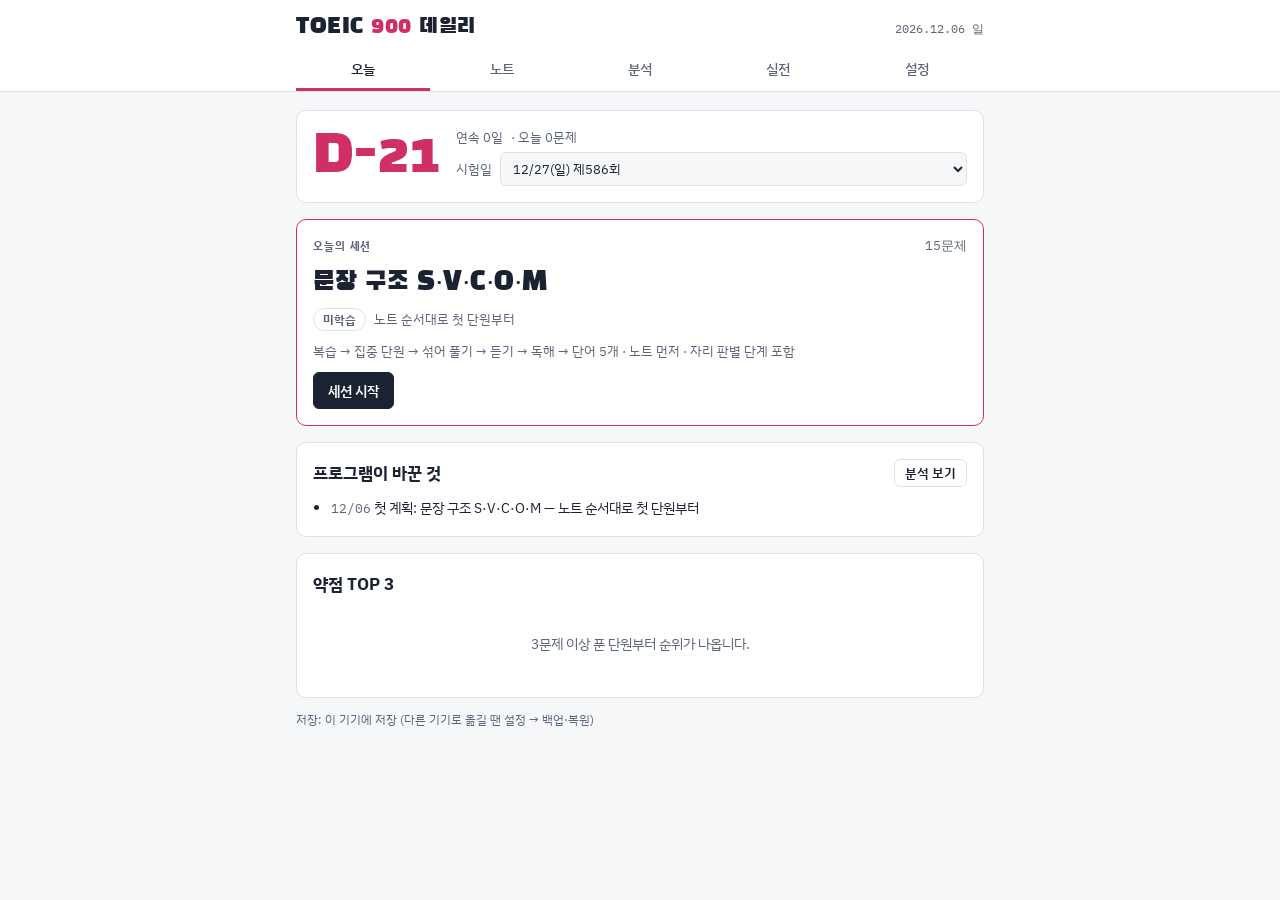
==== index.html @ 57bd616f "토익 900 데일리 사이트 공개 Co-Authored-By: Claude Opus 5.5 <noreply@anthropic.com> Claude-Session: https://cl" ====
<!doctype html>
<html lang="ko">
<head>
<meta charset="utf-8">
<meta name="viewport" content="width=device-width,initial-scale=1,viewport-fit=cover">
<meta name="theme-color" content="#cf2f62">
<meta name="description" content="S·V·C·O·M 노트 기반 토익 학습 — 약점 분석과 자동 복습">
<link rel="manifest" href="manifest.webmanifest">
<link rel="icon" href="icon-192.png" type="image/png">
<link rel="apple-touch-icon" href="apple-touch-icon.png">
<meta name="apple-mobile-web-app-capable" content="yes">
<meta name="mobile-web-app-capable" content="yes">
<meta name="apple-mobile-web-app-title" content="토익900">
<meta name="apple-mobile-web-app-status-bar-style" content="default">
<style>:root{color-scheme:light;padding-top:env(safe-area-inset-top,0px);padding-bottom:env(safe-area-inset-bottom,0px)}body{margin:0;font:14px/1.5 system-ui,-apple-system,sans-serif}img{max-width:100%}[hidden]{display:none!important}</style>
</head>
<body>
<title>토익 900 데일리</title>
<meta name="claude:viewport-fit-sides" content="cover">
<link rel="preconnect" href="https://fonts.googleapis.com">
<link rel="stylesheet" href="https://fonts.googleapis.com/css2?family=Black+Han+Sans&family=IBM+Plex+Sans+KR:wght@400;500;700&family=IBM+Plex+Mono:wght@500;600&display=swap">
<style>
/* Layout: OMR answer-sheet motif — single column, sticky tab strip, bubbles as the core control */
:root{
  --paper:#f6f7f9; --card:#ffffff; --ink:#1b2333; --muted:#5b6578; --line:#dde1e8;
  --omr:#cf2f62; --omr-soft:#fbe4ec; --good:#1d8456; --good-soft:#e2f4ea; --warn:#a86a12;
  --display:"Black Han Sans","IBM Plex Sans KR",system-ui,sans-serif;
  --body:"IBM Plex Sans KR",system-ui,-apple-system,"Apple SD Gothic Neo",sans-serif;
  --mono:"IBM Plex Mono",ui-monospace,Menlo,monospace;
}
@media (prefers-color-scheme:dark){:root:not([data-theme="light"]){
  --paper:#11141b; --card:#191d26; --ink:#e6e9ef; --muted:#9ba4b4; --line:#2b313d;
  --omr:#f2709a; --omr-soft:#3b1b29; --good:#4cc38a; --good-soft:#163428; --warn:#e0a84a; color-scheme:dark}}
:root[data-theme="dark"]{
  --paper:#11141b; --card:#191d26; --ink:#e6e9ef; --muted:#9ba4b4; --line:#2b313d;
  --omr:#f2709a; --omr-soft:#3b1b29; --good:#4cc38a; --good-soft:#163428; --warn:#e0a84a; color-scheme:dark}
*{box-sizing:border-box}
[hidden]{display:none!important}
body{background:var(--paper);color:var(--ink);font-family:var(--body);font-size:15px;line-height:1.6}
body::before{content:"";position:fixed;inset:0 0 auto;height:env(safe-area-inset-top,0px);z-index:10;background:var(--card)}
.wrap{max-width:720px;margin:0 auto;padding-left:max(16px,env(safe-area-inset-left,0px));padding-right:max(16px,env(safe-area-inset-right,0px));padding-block:0 48px}
header.top{position:sticky;top:env(safe-area-inset-top,0px);z-index:5;background:var(--card);border-bottom:1px solid var(--line)}
header .inner{max-width:720px;margin:0 auto;padding-left:max(16px,env(safe-area-inset-left,0px));padding-right:max(16px,env(safe-area-inset-right,0px));padding-block:10px 0}
.brand{display:flex;align-items:baseline;justify-content:space-between;gap:8px}
.brand h1{font-family:var(--display);font-weight:400;font-size:22px;margin:0;letter-spacing:.5px}
.brand h1 span{color:var(--omr)}
.brand small{color:var(--muted);font-family:var(--mono);font-size:12px}
nav{display:flex;gap:4px;overflow-x:auto;margin-top:6px}
nav button{flex:1 0 auto;border:0;background:none;color:var(--muted);font:500 14px var(--body);padding:8px 10px 10px;border-bottom:3px solid transparent;cursor:pointer}
nav button[aria-selected="true"]{color:var(--ink);border-color:var(--omr)}
nav button:focus-visible,button:focus-visible,input:focus-visible,select:focus-visible{outline:2px solid var(--omr);outline-offset:2px}
section.view{display:grid;gap:16px;padding-top:18px}
h2{font-size:17px;margin:0;text-wrap:balance}
h3{font-size:15px;margin:0}
.lbl{font-size:11px;letter-spacing:.08em;text-transform:uppercase;color:var(--muted);font-weight:700}
.card{background:var(--card);border:1px solid var(--line);border-radius:10px;padding:16px;display:grid;gap:10px;min-width:0}
.muted{color:var(--muted)}
.mono{font-family:var(--mono);font-variant-numeric:tabular-nums}
/* D-day */
.dday{display:grid;grid-template-columns:auto 1fr;gap:16px;align-items:center}
.dday .num{font-family:var(--display);font-size:52px;line-height:1;color:var(--omr)}
.dday .meta{display:grid;gap:4px;min-width:0}
.bar{height:8px;border-radius:4px;background:var(--line);overflow:hidden}
.bar i{display:block;height:100%;background:var(--omr)}
.row{display:flex;flex-wrap:wrap;gap:8px;align-items:center}
input,select{font:inherit;color:var(--ink);background:var(--paper);border:1px solid var(--line);border-radius:6px;padding:6px 8px;min-width:0}
.btn{font:600 14px var(--body);border:1px solid var(--ink);background:var(--ink);color:var(--card);border-radius:6px;padding:8px 14px;cursor:pointer}
.btn.ghost{background:transparent;color:var(--ink);border-color:var(--line)}
.btn.small{padding:4px 10px;font-size:13px}
/* tasks */
.tasks{list-style:none;margin:0;padding:0;display:grid;gap:2px}
.task{display:grid;grid-template-columns:28px 1fr;gap:10px;padding:10px 0;border-top:1px dashed var(--line);align-items:start}
.task:first-child{border-top:0}
.task .t{min-width:0}
.task .t b{display:block;font-weight:600}
.task .t span{color:var(--muted);font-size:13.5px}
.task.done .t b{text-decoration:line-through;color:var(--muted)}
/* bubble */
.bub{width:26px;height:26px;border-radius:50%;border:1.5px solid var(--omr);background:transparent;color:var(--omr);font:600 12px var(--mono);display:grid;place-items:center;cursor:pointer;padding:0;flex:none}
.bub[aria-pressed="true"]{background:var(--omr);color:var(--card)}
.phase-pill{display:inline-block;font-size:12px;font-weight:700;color:var(--omr);background:var(--omr-soft);border-radius:99px;padding:2px 10px}
/* tables */
.tbl{overflow-x:auto}
table{border-collapse:collapse;width:100%;font-size:14px}
th,td{border-bottom:1px solid var(--line);padding:7px 8px;text-align:left;vertical-align:top}
th{font-size:12px;color:var(--muted);font-weight:700}
td.n{font-family:var(--mono);text-align:right;white-space:nowrap}
/* roadmap phases */
.phases{display:grid;gap:10px}
.ph{display:grid;grid-template-columns:44px 1fr;gap:12px;align-items:start}
.ph .w{font-family:var(--mono);font-size:12px;color:var(--muted);padding-top:2px}
.ph.now .w{color:var(--omr);font-weight:600}
.ph ul{margin:4px 0 0;padding-left:18px;color:var(--muted);font-size:14px}
/* quiz */
.seg{display:flex;gap:6px;flex-wrap:wrap}
.seg button{border:1px solid var(--line);background:var(--card);color:var(--ink);border-radius:99px;padding:6px 14px;font:500 14px var(--body);cursor:pointer}
.seg button[aria-pressed="true"]{border-color:var(--omr);color:var(--omr);background:var(--omr-soft)}
.q-stem{font-size:16px;line-height:1.65}
.blank{display:inline-block;min-width:76px;padding:0 6px;margin:0 3px;border-bottom:2px solid var(--omr);background:var(--omr-soft);border-radius:4px 4px 0 0;color:var(--omr);font:600 12px/1.7 var(--mono);text-align:center;vertical-align:baseline;cursor:pointer}
.blank.on{font:600 15px/1.5 var(--body)}
.blank.ok{color:var(--good);border-color:var(--good);background:var(--good-soft)}
.blank.ng{text-decoration:line-through}
.mq.flash-q{outline:2px solid var(--omr);outline-offset:4px;border-radius:6px}
.mstem{font-size:16px;line-height:1.9}
.choices{display:grid;gap:6px}
.choice{display:grid;grid-template-columns:30px 1fr;gap:10px;align-items:center;padding:8px 10px;border:1px solid var(--line);border-radius:8px;background:var(--card);color:var(--ink);text-align:left;font:inherit;cursor:pointer}
.choice .bub{pointer-events:none}
.choice.right{border-color:var(--good);background:var(--good-soft)}
.choice.right .bub{background:var(--good);border-color:var(--good);color:var(--card)}
.choice.wrong{border-color:var(--omr);background:var(--omr-soft)}
.choice.wrong .bub{background:var(--omr);color:var(--card)}
.explain{border-left:3px solid var(--good);padding:6px 12px;background:var(--paper);border-radius:0 6px 6px 0;font-size:14px}
.explain.bad{border-color:var(--omr)}
.tag{font-size:12px;color:var(--muted);font-family:var(--mono)}
.passage{background:var(--paper);border:1px solid var(--line);border-radius:6px;padding:12px;font-size:14px;white-space:pre-line}
/* words */
.flash{min-height:150px;display:grid;place-items:center;text-align:center;border:1.5px dashed var(--line);border-radius:10px;padding:20px;cursor:pointer;background:var(--card);color:var(--ink);font:inherit;width:100%}
.flash .en{font-size:28px;font-weight:700}
.flash .ko{font-size:18px;color:var(--omr);margin-top:6px}
.wordlist{columns:2;column-gap:20px;font-size:14px}
.wordlist div{break-inside:avoid;padding:3px 0;border-bottom:1px dotted var(--line)}
@media (max-width:420px){.wordlist{columns:1}.dday .num{font-size:44px}}
/* chart */
.chart svg{width:100%;height:auto;display:block}
.empty{color:var(--muted);font-size:14px;text-align:center;padding:12px}
.note{font-size:13px;color:var(--muted)}
.foot{font-size:12px;color:var(--muted)}
.mbar{position:fixed;left:0;right:0;bottom:0;z-index:6;background:var(--card);border-top:1px solid var(--line);padding-block:10px calc(10px + env(safe-area-inset-bottom,0px));padding-left:max(16px,env(safe-area-inset-left,0px));padding-right:max(16px,env(safe-area-inset-right,0px))}
.mbar .in{max-width:720px;margin:0 auto;display:flex;align-items:center;justify-content:space-between;gap:12px}
.clock{font:600 22px var(--mono);font-variant-numeric:tabular-nums}
.clock.over{color:var(--omr)}
.mpart{display:grid;gap:12px}
.mpart>.hd{display:flex;align-items:baseline;gap:10px;flex-wrap:wrap;padding-top:6px;border-top:2px solid var(--ink)}
.mq{display:grid;gap:8px;padding-top:10px;border-top:1px dashed var(--line)}
.mq:first-child{border-top:0;padding-top:0}
.qn{font-family:var(--mono);font-weight:600;color:var(--omr)}
.res{display:grid;grid-template-columns:auto 1fr;gap:16px;align-items:center}
.res .big{font-family:var(--display);font-size:46px;line-height:1;color:var(--omr)}
.testing{padding-bottom:90px}
.btn:disabled{opacity:.4;cursor:default}
.sscard{border:1.5px solid var(--omr)}
.sscard .big{font-family:var(--display);font-size:24px;line-height:1.2}
.steps{display:flex;flex-wrap:wrap;gap:6px}
.stp{font-size:12px;padding:2px 10px;border-radius:99px;border:1px solid var(--line);color:var(--muted)}
.stp.d{color:var(--good);border-color:var(--good)}
.stp.c{color:var(--card);background:var(--omr);border-color:var(--omr)}
.lesson{display:grid;gap:0}
.lesson .lr{display:grid;grid-template-columns:minmax(0,1fr) minmax(0,1fr);gap:12px;padding:10px 0;border-top:1px dashed var(--line)}
.lesson .lr:first-child{border-top:0}
.lesson .ex{font-family:var(--mono);font-size:13px;color:var(--omr)}
@media (max-width:480px){.lesson .lr{grid-template-columns:1fr;gap:2px}}
.sbar{display:flex;gap:4px}
.sbar i{flex:1;height:6px;border-radius:3px;background:var(--line)}
.sbar i.d{background:var(--good)}
.sbar i.c{background:var(--omr)}
@media (prefers-reduced-motion:no-preference){.bar i{transition:width .4s}}
[hidden]{display:none!important}
.btn:disabled{opacity:.4;cursor:default}
.sscard{border:1.5px solid var(--omr)}
.sscard .big{font-family:var(--display);font-size:26px;line-height:1.2}
.blank{display:inline-block;min-width:76px;padding:0 6px;margin:0 3px;border-bottom:2px solid var(--omr);background:var(--omr-soft);border-radius:4px 4px 0 0;color:var(--omr);font:600 12px/1.7 var(--mono);text-align:center}
.blank.on{font:600 15px/1.5 var(--body)}
.blank.ok{color:var(--good);border-color:var(--good);background:var(--good-soft)}
.blank.ng{text-decoration:line-through}
.lv{display:inline-block;font-size:12px;font-weight:700;border-radius:99px;padding:1px 9px;white-space:nowrap;border:1px solid var(--line);color:var(--muted)}
.lv.lv1{color:var(--omr);border-color:var(--omr);background:var(--omr-soft)}
.lv.lv2{color:var(--warn);border-color:var(--warn)}
.lv.lv3{color:var(--good);border-color:var(--good)}
.lv.lv4{color:var(--card);background:var(--good);border-color:var(--good)}
.bt i.lv0{background:var(--line)}.bt i.lv1{background:var(--omr)}.bt i.lv2{background:var(--warn)}.bt i.lv3,.bt i.lv4{background:var(--good)}
.ulist{display:grid;gap:2px}
.urow,.brow{display:grid;grid-template-columns:minmax(0,1fr) auto auto;gap:10px;align-items:center;padding:9px 4px;border:0;border-top:1px dashed var(--line);background:none;color:var(--ink);font:inherit;text-align:left;cursor:pointer;width:100%}
.urow:first-child,.brow:first-child{border-top:0}
.urow:hover,.brow:hover{background:var(--paper)}
.bars{display:grid;gap:0}
.brow{grid-template-columns:minmax(90px,38%) minmax(0,1fr) 44px}
.bn{font-size:13.5px;min-width:0}
.bt{height:10px;border-radius:5px;background:var(--paper);border:1px solid var(--line);overflow:hidden}
.bt i{display:block;height:100%}
.bv{text-align:right;font-size:13px}
.tiles{display:grid;grid-template-columns:repeat(4,minmax(0,1fr));gap:8px}
.tiles div{display:grid;gap:2px;padding:10px;background:var(--paper);border-radius:8px}
.tiles b{font-size:22px}
@media (max-width:520px){.tiles{grid-template-columns:repeat(2,minmax(0,1fr))}}
.alog{margin:0;padding-left:18px;display:grid;gap:4px;font-size:14px}
.trap{margin:4px 0 0;padding-left:18px;font-size:14px}
.sbar{display:flex;gap:3px}
.sbar i{flex:1;height:6px;border-radius:3px;background:var(--line)}
.sbar i.d{background:var(--good)}.sbar i.x{background:var(--omr)}.sbar i.c{background:var(--ink)}
.qn{font-family:var(--mono);font-weight:600;color:var(--omr)}
.tagc{font-size:11px;font-weight:700;border-radius:4px;padding:1px 6px;background:var(--paper);border:1px solid var(--line);color:var(--muted)}
.clock{font-size:14px;color:var(--muted)}
.clock.over{color:var(--omr);font-weight:600}
.slotq{display:grid;gap:8px;padding:12px;border:1.5px dashed var(--omr);border-radius:8px}
.slots{display:grid;grid-template-columns:repeat(6,minmax(0,1fr));gap:6px}
@media (max-width:480px){.slots{grid-template-columns:repeat(3,minmax(0,1fr))}}
.slotb{display:grid;gap:0;justify-items:center;padding:8px 2px;border:1.5px solid var(--omr);border-radius:8px;background:var(--card);color:var(--ink);font:inherit;cursor:pointer}
.slotb b{font:600 18px var(--mono);color:var(--omr)}
.slotb span{font-size:12px;color:var(--muted)}
.slotb:hover{background:var(--omr-soft)}
.errq{display:grid;gap:6px}
.errq .seg button{font-size:13px;padding:5px 12px}
.lesson{display:grid;gap:0}
.lesson .lr{display:grid;grid-template-columns:minmax(0,1.1fr) minmax(0,1fr);gap:12px;padding:9px 0;border-top:1px dashed var(--line)}
.lesson .lr:first-child{border-top:0}
.lesson .lr .note{font-size:13px}
.lesson .ex{font-family:var(--mono);font-size:12.5px;color:var(--omr);overflow-wrap:anywhere}
@media (max-width:480px){.lesson .lr{grid-template-columns:1fr;gap:2px}}
.nsec{display:grid;gap:4px}
.nsec h3{font-size:14px;color:var(--muted);letter-spacing:.02em;margin-top:6px}
.fix{display:grid;gap:4px;padding:10px;border:1px solid var(--warn);border-radius:8px;font-size:14px}
.fixtag{display:inline-block;font-size:11px;font-weight:700;color:var(--warn);border:1px solid var(--warn);border-radius:4px;padding:0 5px;margin-right:4px}
.fixtag.ok{color:var(--good);border-color:var(--good)}
.svcom{display:grid;grid-template-columns:repeat(5,minmax(0,1fr));gap:6px}
.svcom div{display:grid;justify-items:center;padding:10px 2px;border:1.5px solid var(--ink);border-radius:8px}
.svcom b{font:600 24px var(--mono);color:var(--omr)}
.svcom span{font-size:12px;color:var(--muted)}
.steps2{margin:0;padding-left:20px;display:grid;gap:8px}
.steps2 li{display:grid;gap:2px}
.steps2 span{font-size:14px;color:var(--muted)}
.setrow{display:flex;flex-wrap:wrap;gap:8px;align-items:center;justify-content:space-between}
textarea{font:13px var(--mono);color:var(--ink);background:var(--paper);border:1px solid var(--line);border-radius:6px;padding:8px;width:100%;min-width:0;resize:vertical}
.res{display:grid;grid-template-columns:auto 1fr;gap:16px;align-items:center}
.res .big{font-family:var(--display);font-size:46px;line-height:1;color:var(--omr)}
/* ---------- mobile ---------- */
:root{--navh:58px}
nav button svg{display:none;width:22px;height:22px;fill:none;stroke:currentColor;stroke-width:1.8;stroke-linecap:round;stroke-linejoin:round}
button,a,select,input,textarea{touch-action:manipulation;-webkit-tap-highlight-color:transparent}
.choice,.slotb,.urow,.brow,.flash{-webkit-user-select:none;user-select:none}
.actbar .in{display:flex;gap:8px;align-items:center;flex-wrap:wrap}
@media (max-width:640px){
 header.top .inner{padding-block:8px}
 .brand h1{font-size:19px}
 nav{position:fixed;left:0;right:0;bottom:0;z-index:20;margin:0;gap:0;overflow:visible;background:var(--card);border-top:1px solid var(--line);
  padding-bottom:env(safe-area-inset-bottom,0px);padding-left:env(safe-area-inset-left,0px);padding-right:env(safe-area-inset-right,0px);display:grid;grid-template-columns:repeat(5,1fr)}
 nav button{display:grid;justify-items:center;gap:2px;height:var(--navh);padding:6px 0 4px;font-size:11.5px;border-bottom:0;border-top:3px solid transparent}
 nav button svg{display:block}
 nav button[aria-selected="true"]{border-top-color:var(--omr);color:var(--omr)}
 main.wrap{padding-bottom:calc(var(--navh) + 32px + env(safe-area-inset-bottom,0px))}
 body.running nav{display:none}
 body.running main.wrap{padding-bottom:calc(96px + env(safe-area-inset-bottom,0px))}
 .actbar{position:fixed;left:0;right:0;bottom:0;z-index:21;background:var(--card);border-top:1px solid var(--line);
  padding-block:10px calc(10px + env(safe-area-inset-bottom,0px));padding-left:max(16px,env(safe-area-inset-left,0px));padding-right:max(16px,env(safe-area-inset-right,0px));box-shadow:0 -4px 16px rgba(0,0,0,.06)}
 .actbar .btn{flex:1;min-height:50px;font-size:16px}
 .mbar{bottom:calc(var(--navh) + env(safe-area-inset-bottom,0px));padding-bottom:10px}
 .testing{padding-bottom:150px}
 .btn{min-height:44px}
 .btn.small{min-height:40px;padding-inline:12px}
 .seg button{min-height:42px}
 .choice{min-height:52px;padding:10px 12px;font-size:16px}
 .bub{width:30px;height:30px}
 .q-stem{font-size:17px;line-height:1.75}
 .slotb{min-height:58px}
 .urow,.brow{min-height:46px}
 input,select,textarea{font-size:16px;min-height:44px}
 .card{padding:14px}
 .flash{min-height:180px}
 .tiles b{font-size:20px}
}
@media (max-width:640px) and (prefers-color-scheme:dark){:root:not([data-theme="light"]) .actbar{box-shadow:none}}
.dday{grid-template-columns:auto minmax(0,1fr)}
.dday .meta .row{min-width:0}
.dday select,.dday input{max-width:100%;min-width:0;flex:1 1 160px}
@media (max-width:400px){.dday{grid-template-columns:1fr;gap:8px}.dday .num{font-size:40px}}
</style>
<header class="top"><div class="inner">
  <div class="brand"><h1>TOEIC <span>900</span> 데일리</h1><small id="todayLbl" class="mono"></small></div>
  <nav role="tablist">
    <button role="tab" data-v="home" aria-selected="true"><svg viewBox="0 0 24 24" aria-hidden="true"><rect x="4" y="5" width="16" height="15" rx="2"/><path d="M4 10h16M9 3v4M15 3v4"/></svg><span>오늘</span></button>
    <button role="tab" data-v="notes" aria-selected="false"><svg viewBox="0 0 24 24" aria-hidden="true"><path d="M5 4h10a3 3 0 0 1 3 3v13H8a3 3 0 0 1-3-3z"/><path d="M5 17a3 3 0 0 1 3-3h10"/></svg><span>노트</span></button>
    <button role="tab" data-v="stats" aria-selected="false"><svg viewBox="0 0 24 24" aria-hidden="true"><path d="M5 20V11M12 20V5M19 20v-6"/></svg><span>분석</span></button>
    <button role="tab" data-v="mock" aria-selected="false"><svg viewBox="0 0 24 24" aria-hidden="true"><circle cx="12" cy="13" r="7"/><path d="M12 9v4l3 2M10 3h4"/></svg><span>실전</span></button>
    <button role="tab" data-v="set" aria-selected="false"><svg viewBox="0 0 24 24" aria-hidden="true"><circle cx="12" cy="12" r="3"/><path d="M12 3v3M12 18v3M3 12h3M18 12h3M5.6 5.6l2.1 2.1M16.3 16.3l2.1 2.1M5.6 18.4l2.1-2.1M16.3 7.7l2.1-2.1"/></svg><span>설정</span></button>
  </nav>
</div></header>

<main class="wrap">
<section class="view" id="v-home"></section>
<section class="view" id="v-run" hidden></section>
<section class="view" id="v-notes" hidden></section>
<section class="view" id="v-stats" hidden></section>

<section class="view" id="v-mock" hidden>
  <div id="stratArea"></div>
  <div id="mockArea" style="display:grid;gap:16px"></div>
  <div class="card">
    <h2>기출 모의고사 점수 기록</h2>
    <form id="scoreForm" class="row">
      <input type="date" id="sDate" required>
      <input type="number" id="sLC" placeholder="LC" min="5" max="495" step="5" required style="width:84px">
      <input type="number" id="sRC" placeholder="RC" min="5" max="495" step="5" required style="width:84px">
      <button class="btn" type="submit">기록</button>
    </form>
    <p class="note" style="margin:0">기출문제집 환산표로 바꾼 점수를 입력.</p>
  </div>
  <div class="card chart"><div id="chart"></div></div>
  <div class="card"><div class="tbl"><table id="scoreTbl"></table></div></div>
</section>

<section class="view" id="v-set" hidden></section>
<p class="foot" id="syncFoot"></p>
</main>
<script>
(function(){
"use strict";
const APP_VER="2.0";
const KEY2="toeic900-v2",KEY1="toeic900-v1";
const $=s=>document.querySelector(s);
const esc=s=>String(s==null?"":s).replace(/[&<>"]/g,c=>({"&":"&amp;","<":"&lt;",">":"&gt;",'"':"&quot;"}[c]));
function iso(d){const z=new Date(d.getTime()-d.getTimezoneOffset()*60000);return z.toISOString().slice(0,10)}
function dOnly(s){const [y,m,d]=s.split("-").map(Number);return new Date(y,m-1,d)}
function addDays(s,n){const d=dOnly(s);d.setDate(d.getDate()+n);return iso(d)}
const today=new Date();today.setHours(0,0,0,0);
const TODAY=iso(today);
const L="ABCD";
function blankState(){return {v:2,updatedAt:0,created:Date.now(),exam:"2026-12-27",start:TODAY,qs:{},log:[],days:{},unk:[],wpos:0,wd:{},
 settings:{size:15,slot:"auto",speed:"auto"},plan:null,adapt:[],mocks:[],scores:[],cur:null,health:null,migrated:false}}
function readLocal(k){try{const v=localStorage.getItem(k);return v?JSON.parse(v):null}catch(e){return null}}
let S=blankState();
let LOCAL_OK=true;
try{localStorage.setItem("__t","1");localStorage.removeItem("__t")}catch(e){LOCAL_OK=false}
const P5=[
 {s:"The marketing team will ____ the new product line at the trade show next month.",c:["introduce","introduction","introductory","introduced"],a:0,t:"품사",e:"조동사 will 뒤는 동사원형."},
 {s:"Ms. Park has worked ____ for the company for over ten years.",c:["diligent","diligence","diligently","more diligent"],a:2,t:"품사",e:"동사 worked를 꾸미는 자리 → 부사."},
 {s:"All applications must be submitted ____ Friday, November 20.",c:["by","until","within","during"],a:0,t:"어휘",e:"마감 기한(그때까지 완료) → by. until은 '계속'."},
 {s:"The shipment ____ yesterday, so the warehouse staff are unpacking it now.",c:["arrives","arrived","has arrived","will arrive"],a:1,t:"시제",e:"yesterday → 과거시제. 현재완료는 yesterday와 함께 못 씀."},
 {s:"The conference room ____ by the facilities team every Monday morning.",c:["cleans","is cleaned","cleaning","has cleaned"],a:1,t:"수동태",e:"뒤에 목적어 없음 + by 행위자 → 수동태."},
 {s:"Each of the managers ____ responsible for submitting a monthly report.",c:["are","is","were","being"],a:1,t:"수일치",e:"Each of + 복수명사 → 단수동사."},
 {s:"Customers who wish ____ a refund should contact the service desk.",c:["receive","receiving","to receive","received"],a:2,t:"준동사",e:"wish + to부정사."},
 {s:"The company decided to postpone ____ the new branch until next spring.",c:["open","to open","opening","opened"],a:2,t:"준동사",e:"postpone + 동명사."},
 {s:"The report ____ by Mr. Lee contains several useful suggestions.",c:["prepares","preparing","prepared","to prepare"],a:2,t:"분사",e:"보고서는 '작성된' 것 + by → 과거분사."},
 {s:"The engineer ____ designed the new damper will present it at the meeting.",c:["who","whom","which","whose"],a:0,t:"관계사",e:"선행사 사람 + 뒤에 동사 → 주격 who."},
 {s:"____ the weather was bad, the outdoor event went ahead as planned.",c:["Despite","Although","Because","However"],a:1,t:"접속사",e:"뒤에 주어+동사 + 양보 의미 → Although."},
 {s:"____ the heavy traffic, Mr. Kim arrived at the airport on time.",c:["Although","Even though","Despite","Unless"],a:2,t:"접속사",e:"뒤에 명사구만 → 전치사 Despite."},
 {s:"This year's sales figures are significantly ____ than last year's.",c:["high","higher","highest","highly"],a:1,t:"비교",e:"than → 비교급."},
 {s:"Ms. Choi asked the assistant to send the files to ____ by noon.",c:["she","her","hers","herself"],a:1,t:"대명사",e:"전치사 to 뒤 목적격. herself면 assistant 본인이 됨."},
 {s:"____ he known about the delay, he would have changed his flight.",c:["If","Should","Had","Were"],a:2,t:"가정법",e:"would have p.p. → 가정법 과거완료. If 생략 도치 Had + 주어 + p.p."},
 {s:"The new policy will take ____ on January 1.",c:["effect","affect","effective","effectively"],a:0,t:"어휘",e:"take effect = 시행되다."},
 {s:"Please ____ the attached document before the meeting.",c:["review","reviewing","reviews","reviewer"],a:0,t:"품사",e:"Please + 동사원형 (명령문)."},
 {s:"The training session was ____ informative that many employees asked for another one.",c:["very","so","such","too"],a:1,t:"어휘",e:"so + 형용사 + that. such는 뒤에 명사(a/an)."},
 {s:"Mr. Han is ____ for the overseas sales accounts.",c:["responsible","responsibility","responsibly","responsive"],a:0,t:"어휘",e:"be responsible for = ~을 담당하다."},
 {s:"The budget proposal must be approved ____ the finance director before it is submitted.",c:["from","by","with","at"],a:1,t:"수동태",e:"수동태 행위자 → by."},
 {s:"Neither the manager ____ the assistant was available to answer the call.",c:["or","and","nor","but"],a:2,t:"접속사",e:"neither A nor B 짝."},
 {s:"The factory has increased production ____ 20 percent since March.",c:["by","to","at","for"],a:0,t:"어휘",e:"증감의 '차이' → by + 수치."},
 {s:"Ms. Yoon is the ____ qualified candidate for the position.",c:["much","more","most","many"],a:2,t:"비교",e:"the + 최상급 most."},
 {s:"Applicants are required to submit ____ résumés along with a cover letter.",c:["they","their","them","themselves"],a:1,t:"대명사",e:"명사 résumés 앞 → 소유격."},
 {s:"The meeting has been rescheduled ____ the CEO can attend.",c:["so that","in order to","due to","because of"],a:0,t:"접속사",e:"뒤에 주어+동사 + 목적 → so that."}
];
const P2=[
 {q:"Where is the quarterly report?",c:["Yes, it was finished.","On your desk.","Every three months."],a:1,e:"Where → 장소. 의문사 의문문에 Yes/No는 오답. (C)는 quarterly 연상 함정."},
 {q:"When does the shipment arrive?",c:["By ship.","Next Tuesday.","In the warehouse."],a:1,e:"When → 시간. (A) ship 발음 반복 함정."},
 {q:"Who's in charge of the new project?",c:["Ms. Kang is.","It's charged at the counter.","A new projector."],a:0,e:"Who → 사람. charge·project 비슷한 소리 함정."},
 {q:"Why was the meeting canceled?",c:["The manager is sick.","At ten o'clock.","In Room B."],a:0,e:"Why → 이유."},
 {q:"Would you like coffee or tea?",c:["Yes, please.","Tea would be great.","I like it too."],a:1,e:"선택 의문문에 Yes/No는 대부분 오답."},
 {q:"You've sent the invoice, haven't you?",c:["I'll do it right after lunch.","A nice voice.","The price is high."],a:0,e:"아직 안 했다는 간접 응답이 정답. invoice-voice 소리 함정."},
 {q:"Can you help me move these boxes?",c:["Sure, where do they go?","The movie was good.","He's moving next week."],a:0,e:"요청 → 수락 + 되묻기. move-movie 함정."},
 {q:"How long will the repair take?",c:["About two hours.","It's too long.","A repair shop."],a:0,e:"How long → 기간."}
];
const P7={
 title:"Questions 1-3 refer to the following e-mail.",
 text:"To: Purchasing Department, Hanbit Motors\nFrom: Daniel Ortiz, Sunrise Components\nDate: 12 November\nSubject: Order #4471\n\nDear Purchasing Team,\n\nThank you for your recent order of 400 rear shock absorbers. Unfortunately, a problem at our coating facility has delayed production, and we will not be able to ship the full order on 18 November as originally planned.\n\nWe can send 250 units on the original date. The remaining 150 units will be shipped on 2 December. To make up for the inconvenience, we will cover the shipping cost for the second delivery.\n\nIf this arrangement is not acceptable, please let me know by 15 November so that we can discuss other options.\n\nSincerely,\nDaniel Ortiz",
 qs:[
  {q:"What is the main purpose of the e-mail?",c:["To confirm a price change","To report a delivery delay","To request a new order","To introduce a new product"],a:1,e:"첫 문단 Unfortunately ~ delayed → 목적 = 배송 지연 안내. 목적 문제는 첫 2문장."},
  {q:"What does Sunrise Components offer to do?",c:["Refund the full order","Pay for the second shipment","Reduce the unit price","Send extra units for free"],a:1,e:"cover the shipping cost → Pay for the second shipment (패러프레이징)."},
  {q:"By when should Hanbit Motors respond if it disagrees?",c:["12 November","15 November","18 November","2 December"],a:1,e:"let me know by 15 November. 지문 속 날짜가 모두 보기에 나오는 함정."}
 ]};
const WORDS=[["agenda","안건"],["invoice","송장, 청구서"],["itinerary","여행 일정표"],["reimburse","(경비를) 환급하다"],["quarterly","분기별의"],["merger","합병"],["shipment","배송(품)"],["warranty","품질 보증"],["inventory","재고"],["estimate","견적; 추정하다"],["deadline","마감 기한"],["revenue","수익"],["expense","비용"],["budget","예산"],["applicant","지원자"],["candidate","후보자"],["promote","승진시키다; 홍보하다"],["relocate","이전하다"],["renovate","보수하다"],["postpone","연기하다"],["confirm","확인하다"],["register","등록하다"],["attend","참석하다"],["client","고객"],["supplier","공급업체"],["vendor","판매업체"],["contract","계약(서)"],["negotiate","협상하다"],["approve","승인하다"],["submit","제출하다"],["implement","시행하다"],["procedure","절차"],["regulation","규정"],["comply with","~을 준수하다"],["mandatory","의무적인"],["eligible","자격이 있는"],["complimentary","무료의"],["defective","결함 있는"],["refund","환불"],["replacement","교체(품)"],["survey","설문 조사"],["headquarters","본사"],["branch","지점"],["subsidiary","자회사"],["facility","시설"],["equipment","장비"],["maintenance","유지 보수"],["inspection","점검"],["assemble","조립하다"],["manufacture","제조하다"],["distribute","유통하다, 배포하다"],["expand","확장하다"],["launch","출시하다"],["preliminary","예비의"],["tentative","잠정적인"],["upcoming","다가오는"],["prior to","~ 전에"],["in charge of","~을 담당하는"],["on behalf of","~을 대표하여"],["out of stock","품절인"],["reservation","예약"],["accommodate","수용하다"],["outstanding","미지불의; 뛰어난"],["revise","수정하다"],["proceed","진행하다"]];

const SESS=[
{t:"품사 자리",tag:"품사",tip:"보기 4개의 어근이 같으면 해석하지 말고 빈칸 앞뒤 2단어만 본다.",
 L:[["a / the / 소유격 + ____ (+ of) → 명사","the approval of the budget"],["be동사 뒤, 명사 앞 → 형용사","is available / a reliable supplier"],["완전한 문장 뒤, 동사 수식 → 부사","work efficiently"],["형용사·비교급 수식 → 부사","highly qualified / considerably cheaper"]],
 p5:[{s:"The ____ of the new office will take about three months.",c:["renovate","renovation","renovated","renovating"],a:1,e:"The + ____ + of → 명사."},
  {s:"Ms. Jung gave a very ____ presentation on the sales strategy.",c:["inform","information","informative","informatively"],a:2,e:"very 뒤 + 명사 presentation 앞 → 형용사."},
  {s:"The technicians completed the inspection ____.",c:["quick","quickly","quicker","quickness"],a:1,e:"주어+동사+목적어가 다 있는 문장 끝 → 부사."},
  {s:"The new model is ____ more efficient than the previous one.",c:["consider","considerable","considerably","consideration"],a:2,e:"비교급 more efficient를 꾸밈 → 부사."},
  {s:"Customer ____ is our top priority.",c:["satisfy","satisfied","satisfying","satisfaction"],a:3,e:"주어 자리 + is → 명사. customer satisfaction은 복합명사."}],
 p2:[{q:"Who will lead the training session?",c:["Mr. Ahn from HR.","It was very helpful.","In the training room."],a:0,e:"Who → 사람."},
  {q:"Where can I find the supply closet?",c:["Some paper and pens.","At the end of the hall.","Yes, it's closed."],a:1,e:"Where → 장소. closet-closed 소리 함정."},
  {q:"When will the report be ready?",c:["By Friday afternoon.","A sales report.","I read it already."],a:0,e:"When → 시점. report 반복·read 소리 함정."}],
 p7:{x:"NOTICE\n\nThe second-floor break room will be closed on Thursday, May 8, while new kitchen appliances are installed. Employees may use the break room on the fourth floor during this time. Coffee and tea will also be available in the main lobby from 8 A.M. to 11 A.M.\n\n— Facilities Management",
  qs:[{q:"Why will the break room be closed?",c:["It will be cleaned.","New appliances will be installed.","A meeting will be held there.","It will be painted."],a:1,e:"while new kitchen appliances are installed."},
   {q:"What is mentioned about the main lobby?",c:["It will be closed.","Drinks will be served there in the morning.","It is on the fourth floor.","Lunch will be provided there."],a:1,e:"Coffee and tea ~ 8 A.M. to 11 A.M. → Drinks (패러프레이징)."}]}},
{t:"시제",tag:"시제",tip:"빈칸 주변의 시간 표현을 먼저 찾는다. 시간 표현이 곧 정답 단서.",
 L:[["yesterday / last ~ / ~ ago → 과거","Sales increased last quarter."],["since / for + 기간 / recently → 현재완료","has worked here since 2019"],["next ~ / soon / upcoming → 미래","will announce next week"],["by + 미래 시점 → 미래완료","will have opened by December"],["when / if 시간·조건절 → 현재가 미래 대신","When it arrives, call me."]],
 p5:[{s:"Mr. Lee ____ for this company since 2019.",c:["works","worked","has worked","will work"],a:2,e:"since + 과거 시점 → 현재완료."},
  {s:"The marketing director ____ the new campaign at next week's meeting.",c:["announced","announces","has announced","will announce"],a:3,e:"next week → 미래."},
  {s:"When the shipment ____, please notify the warehouse manager.",c:["arrives","will arrive","arrived","arriving"],a:0,e:"시간 부사절(When)은 미래 대신 현재."},
  {s:"Sales ____ by 15 percent last quarter.",c:["increase","increased","have increased","will increase"],a:1,e:"last quarter → 과거."},
  {s:"By the end of this year, the company ____ three new branches.",c:["opens","opened","will have opened","has opened"],a:2,e:"By + 미래 시점 → 미래완료."}],
 p2:[{q:"Have you finished the budget report?",c:["Not yet, I need one more hour.","The budget is limited.","A financial report."],a:0,e:"아직이라는 응답. budget·report 반복 함정."},
  {q:"Did you attend the conference last week?",c:["No, I was on vacation.","It's in the convention center.","A tent for the event."],a:0,e:"Did ~? → 참석 여부. attend-tent 소리 함정."},
  {q:"How long have you worked here?",c:["For about five years.","It's a long way.","Here's the work schedule."],a:0,e:"How long → 기간."}],
 p7:{x:"From: Laura Kim\nTo: Sales Team\nSubject: Monthly meeting\n\nHi everyone,\n\nOur monthly sales meeting has been moved from Tuesday to Wednesday at 10 A.M. because the conference room is being used for a client visit on Tuesday. Please bring your updated sales figures for October. If you cannot attend, let me know by Monday.\n\nLaura",
  qs:[{q:"Why was the meeting moved?",c:["The manager is away.","A client is visiting on Tuesday.","The sales figures are not ready.","Tuesday is a holiday."],a:1,e:"because ~ a client visit on Tuesday."},
   {q:"What are team members asked to bring?",c:["Client contracts","Updated October sales figures","A presentation file","Their ID cards"],a:1,e:"Please bring your updated sales figures for October."}]}},
{t:"능동 vs 수동",tag:"수동태",tip:"빈칸 뒤에 목적어(명사)가 없으면 수동태부터 의심한다.",
 L:[["빈칸 뒤 목적어 없음 → be + p.p.","The report will be sent."],["빈칸 뒤 목적어 있음 → 능동","Engineers developed the system."],["감정: 사람은 p.p., 사물은 -ing","satisfied guests / a satisfying result"],["4형식 수동: be given / offered + 명사","be given a bonus"]],
 p5:[{s:"The annual report ____ to all shareholders next week.",c:["will send","will be sent","sending","has sent"],a:1,e:"보고서는 '보내지는' 것 + 뒤에 목적어 없음."},
  {s:"The guests were ____ with the quality of the service.",c:["satisfy","satisfying","satisfied","satisfaction"],a:2,e:"사람이 만족'된' 것 → p.p. be satisfied with."},
  {s:"Our engineers ____ the new suspension system last year.",c:["developed","were developed","develop","developing"],a:0,e:"뒤에 목적어 the new suspension system → 능동."},
  {s:"All staff members ____ to wear safety helmets in the factory.",c:["require","are required","requiring","have required"],a:1,e:"be required to V = ~해야 한다."},
  {s:"Employees will be ____ a bonus at the end of the year.",c:["give","gave","given","giving"],a:2,e:"be given + 명사 (4형식 수동)."}],
 p2:[{q:"Was the package delivered this morning?",c:["Yes, it's at the front desk.","A large package.","It's a nice morning."],a:0,e:"배달 여부 → 위치로 답."},
  {q:"Has the meeting room been reserved?",c:["Yes, for two o'clock.","I'd like a room with a view.","We met yesterday."],a:0,e:"예약 여부 + 시간."},
  {q:"Why was the flight delayed?",c:["Because of the snowstorm.","At gate 12.","About an hour ago."],a:0,e:"Why → 이유."}],
 p7:{x:"Hanul Auto Service Center\n\nAll vehicles brought in for repair this month will be inspected free of charge. Inspections are completed within 30 minutes. Appointments are recommended but not required. Book online through our Web site or visit us any weekday.",
  qs:[{q:"What is offered this month?",c:["A free car wash","A free inspection","A discount on tires","A free rental car"],a:1,e:"inspected free of charge."},
   {q:"What is indicated about appointments?",c:["They are required.","They can only be made by phone.","They are recommended but not necessary.","They must be made a week ahead."],a:2,e:"recommended but not required."}]}},
{t:"수 일치",tag:"수일치",tip:"주어와 동사 사이의 of구·관계절은 손으로 가리고 진짜 주어만 본다.",
 L:[["주어 + (수식어) + 동사 → 수식어 무시","The list of suppliers is ..."],["each / every / one of → 단수","Every employee receives ..."],["a number of + 복수 → 복수동사","A number of customers have ..."],["the number of + 복수 → 단수동사","The number of applicants has ..."],["관계절 동사 → 선행사에 일치","products that were damaged"]],
 p5:[{s:"The list of approved suppliers ____ updated every month.",c:["is","are","be","being"],a:0,e:"진짜 주어 The list → 단수."},
  {s:"A number of customers ____ asked about the new model.",c:["has","have","is","was"],a:1,e:"a number of = 많은 → 복수."},
  {s:"Every employee ____ a parking permit.",c:["receive","receives","receiving","have received"],a:1,e:"Every + 단수명사 → 단수동사."},
  {s:"The products that ____ damaged during shipping will be replaced.",c:["was","is","were","has been"],a:2,e:"선행사 products(복수) + during shipping(과거) → were."},
  {s:"The number of applicants ____ increased this year.",c:["have","has","are","were"],a:1,e:"the number = 수 자체 → 단수."}],
 p2:[{q:"Are the new brochures ready?",c:["They're being printed now.","A ready meal.","I read them."],a:0,e:"준비 여부 → 진행 상황."},
  {q:"Which department are you in?",c:["The accounting department.","An apartment downtown.","I'm going out."],a:0,e:"Which department → 부서명. department-apartment 소리 함정."},
  {q:"Isn't the store open on Sundays?",c:["No, only on weekdays.","I bought it there.","The door is heavy."],a:0,e:"부정의문문도 일반의문문처럼 답한다."}],
 p7:{x:"MEMO\nTo: All employees\nRe: New ID cards\n\nEach employee will receive a new ID card next week. The new cards are required to enter the building after December 1. Please visit the security office on the first floor between 9 A.M. and 5 P.M. to have your photo taken. Old cards should be returned at that time.",
  qs:[{q:"What will happen after December 1?",c:["The building will close.","New cards will be needed to enter.","The security office will move.","Photos will no longer be taken."],a:1,e:"required to enter the building after December 1."},
   {q:"What should employees return?",c:["A photo","Their old ID card","A parking permit","A signed form"],a:1,e:"Old cards should be returned."}]}},
{t:"to부정사 vs 동명사",tag:"준동사",tip:"동사별로 덩어리째 외운다. plan to V, avoid V-ing.",
 L:[["want / plan / decide / hope / agree + to V","plans to build"],["avoid / consider / finish / postpone / suggest + V-ing","suggested postponing"],["전치사 뒤 → V-ing","look forward to seeing"],["~하기 위해 → (In order) to V","To apply, send your résumé."]],
 p5:[{s:"The company plans ____ a new factory in Vietnam.",c:["build","building","to build","built"],a:2,e:"plan + to V."},
  {s:"Please avoid ____ personal calls during working hours.",c:["make","making","to make","made"],a:1,e:"avoid + V-ing."},
  {s:"We look forward to ____ you at the trade show.",c:["see","seeing","saw","be seen"],a:1,e:"look forward to의 to는 전치사 → V-ing."},
  {s:"Mr. Oh suggested ____ the meeting until Friday.",c:["postpone","to postpone","postponing","postponed"],a:2,e:"suggest + V-ing."},
  {s:"____ apply for the position, please send your résumé by e-mail.",c:["In order to","Because","So that","For"],a:0,e:"목적 + 뒤에 동사원형 → In order to."}],
 p2:[{q:"Would you like to join us for lunch?",c:["Sure, I'd love to.","I had to join.","The lunch menu."],a:0,e:"제안 → 수락."},
  {q:"Do you mind closing the window?",c:["Not at all.","It's a nice view.","Yes, it's closed."],a:0,e:"Do you mind ~? → Not at all = 괜찮아요(해줄게요)."},
  {q:"What are you planning to do this weekend?",c:["Visit my parents.","It's a good plan.","Last weekend."],a:0,e:"What ~ do → 활동. plan 반복 함정."}],
 p7:{x:"Mina Choi (10:02 A.M.): Hi Jason, are you still at the warehouse?\nJason Park (10:04 A.M.): Yes. I'm checking the stock for the Daegu order.\nMina Choi (10:05 A.M.): Great. Could you also count the rear dampers? The client wants 40 more.\nJason Park (10:07 A.M.): Sure. I'll send you the numbers before lunch.",
  qs:[{q:"Where is Mr. Park?",c:["At the office","At the warehouse","In Daegu","At a client's shop"],a:1,e:"are you still at the warehouse? — Yes."},
   {q:"What will Mr. Park most likely do next?",c:["Leave for lunch","Count the rear dampers","Call the client","Drive to Daegu"],a:1,e:"Could you also count ~? — Sure."}]}},
{t:"분사",tag:"분사",tip:"꾸밈받는 명사가 '하는' 쪽이면 -ing, '당하는' 쪽이면 p.p.",
 L:[["명사가 하면 -ing / 당하면 p.p.","a growing market / attached files"],["감정: 사물 -ing, 사람 p.p.","encouraging results / interested staff"],["명사 뒤에서 꾸밈","employees interested in ..."],["분사구문: 문장 앞 p.p. / -ing","Created by a designer, the logo ..."]],
 p5:[{s:"Please review the ____ documents before signing the contract.",c:["attach","attaching","attached","attachment"],a:2,e:"서류는 '첨부된' 것 → p.p."},
  {s:"The sales figures were very ____ to the board members.",c:["encourage","encouraged","encouraging","encouragement"],a:2,e:"수치(사물)가 힘을 주는 것 → -ing."},
  {s:"Employees ____ in the workshop should register by Friday.",c:["interest","interested","interesting","interests"],a:1,e:"사람이 관심을 '갖게 된' → p.p."},
  {s:"The company has a ____ number of overseas clients.",c:["grow","growing","grown","growth"],a:1,e:"수가 스스로 늘어나는 중 → -ing."},
  {s:"____ by a local designer, the new logo has been well received.",c:["Create","Creating","Created","Creation"],a:2,e:"로고는 '만들어진' 것 → p.p. 분사구문."}],
 p2:[{q:"Who's the man standing by the door?",c:["He's our new manager.","It's standing room only.","Yes, by the door."],a:0,e:"Who → 사람. 의문사에 Yes 불가."},
  {q:"Have you read the attached file?",c:["I'll do it after lunch.","A file cabinet.","It was attached to the wall."],a:0,e:"아직 → 나중에 하겠다는 간접 응답."},
  {q:"How was the training workshop?",c:["It was really informative.","At ten o'clock.","A car workshop."],a:0,e:"How was ~? → 소감."}],
 p7:{x:"Attention Customers\n\nDue to the increasing number of orders, deliveries to the Ulsan area may take one or two extra days this month. Orders placed before 2 P.M. will still be shipped on the same day. We appreciate your understanding.",
  qs:[{q:"What is the purpose of the notice?",c:["To announce a sale","To explain possible delivery delays","To introduce a new product","To change store hours"],a:1,e:"deliveries may take one or two extra days."},
   {q:"What is true about orders placed before 2 P.M.?",c:["They are free.","They are shipped the same day.","They are canceled.","They arrive the next morning."],a:1,e:"will still be shipped on the same day."}]}},
{t:"관계사",tag:"관계사",tip:"선행사(사람/사물)와 빈칸 뒤 구조(동사/주어+동사/명사)를 같이 본다.",
 L:[["사람 + ____ + 동사 → who","the customer who called"],["사물 + ____ + 동사 → which / that","the model which was introduced"],["____ + 명사 → whose","the manager whose team won"],["선행사 없음 → what (= the thing that)","What the client needs is ..."],["콤마 뒤 → which (that 불가)","The office, which is downtown, ..."]],
 p5:[{s:"The customer ____ called this morning wants a refund.",c:["who","which","whose","what"],a:0,e:"사람 + 뒤에 동사 → who."},
  {s:"This is the model ____ was introduced at the auto show.",c:["who","whose","which","what"],a:2,e:"사물 + 뒤에 동사 → which."},
  {s:"Ms. Han is the manager ____ team won the sales award.",c:["who","whom","which","whose"],a:3,e:"뒤에 명사 team → 소유격 whose."},
  {s:"____ the client needs is a faster delivery service.",c:["That","What","Which","Who"],a:1,e:"선행사 없음 + 주어 역할 → What."},
  {s:"The new office, ____ is located downtown, will open in May.",c:["that","which","what","who"],a:1,e:"콤마 뒤에는 that을 못 쓴다 → which."}],
 p2:[{q:"Which printer should I use?",c:["The one next to the window.","Yes, print it.","About 50 pages."],a:0,e:"Which → the one으로 답하는 경우가 많다."},
  {q:"Whose jacket is this?",c:["I think it's Daniel's.","It's a nice color.","In the closet."],a:0,e:"Whose → 소유자."},
  {q:"Do you know who's in charge of the event?",c:["Ms. Ryu, I believe.","It was free of charge.","Next Saturday."],a:0,e:"간접의문문 → 의문사(who)에 답한다. charge 반복 함정."}],
 p7:{x:"Job Opening: Overseas Sales Coordinator\n\nWe are looking for a candidate who has at least two years of experience in international sales. Applicants whose English is fluent are preferred. Duties include contacting overseas buyers and preparing export documents. To apply, send your résumé to the HR department by November 30.",
  qs:[{q:"What is a requirement for the position?",c:["A business degree","Two years of international sales experience","A driver's license","Experience living abroad"],a:1,e:"at least two years of experience in international sales."},
   {q:"What is one of the duties?",c:["Designing products","Preparing export documents","Repairing vehicles","Training new staff"],a:1,e:"Duties include ~ preparing export documents."}]}},
{t:"접속사 vs 전치사",tag:"접속사",tip:"빈칸 뒤에 주어+동사가 있으면 접속사, 명사구만 있으면 전치사.",
 L:[["뒤에 절 → although / because / while / once / unless","Although the price is high, ..."],["뒤에 명사 → despite / because of / due to / during","due to the heavy rain"],["짝: both A and B / either A or B / neither A nor B","not only A but also B"],["however는 접속사 아님 (문장을 못 잇는다)","..., however, ..."]],
 p5:[{s:"____ the price is high, the product sells well.",c:["Despite","Although","Because of","During"],a:1,e:"뒤에 절 + 양보 → Although."},
  {s:"The event was canceled ____ the heavy rain.",c:["because","although","due to","while"],a:2,e:"뒤에 명사구 + 이유 → due to."},
  {s:"Please do not use the elevator ____ the inspection.",c:["while","during","when","as"],a:1,e:"뒤에 명사 → 전치사 during."},
  {s:"The package will be shipped ____ the payment is confirmed.",c:["once","during","despite","upon"],a:0,e:"뒤에 절 + '~하자마자' → once."},
  {s:"The seminar is open to not only employees ____ their families.",c:["and","or","but also","nor"],a:2,e:"not only A but also B."}],
 p2:[{q:"Why didn't you come to the party?",c:["I had to work late.","It was a great party.","At the hotel."],a:0,e:"Why → 이유 (Because 없이 답하는 경우 많음)."},
  {q:"Should we go by bus or by subway?",c:["The subway is faster.","Yes, we should.","I took a bus tour."],a:0,e:"선택 의문문 → 하나 선택."},
  {q:"Aren't you going to the seminar?",c:["No, I have a client meeting.","It's on the third floor.","A seminar room."],a:0,e:"부정의문문 → 참석 여부 + 이유."}],
 p7:{x:"Dear Mr. Brown,\n\nThank you for your inquiry about our rear shock absorbers. Although the model you requested is currently out of stock, we expect new stock to arrive on November 20. If you place an order now, we can ship it as soon as the stock arrives. Alternatively, a similar model is available for immediate delivery.\n\nBest regards,\nSujin Lee",
  qs:[{q:"What problem does Ms. Lee mention?",c:["A price increase","An item is out of stock","A wrong address","A damaged product"],a:1,e:"currently out of stock."},
   {q:"What does Ms. Lee offer as an alternative?",c:["A discount","A similar model that can be sent now","A full refund","Free installation"],a:1,e:"Alternatively, a similar model is available for immediate delivery."}]}},
{t:"비교",tag:"비교",tip:"than이 보이면 비교급, the + ~ of/in이면 최상급, as ~ as면 원급.",
 L:[["than → 비교급","larger than the old one"],["the + 최상급 + of / in","the most popular in our store"],["as + 원급 + as","as quiet as the previous one"],["비교급 강조: much / even / far / still (very X)","much higher than expected"],["the 비교급, the 비교급","The earlier you book, the cheaper ..."]],
 p5:[{s:"The new warehouse is ____ than the old one.",c:["large","larger","largest","largely"],a:1,e:"than → 비교급."},
  {s:"This is the ____ popular product in our online store.",c:["more","much","most","many"],a:2,e:"the + 최상급 + in."},
  {s:"The new model is ____ quiet as the previous one.",c:["as","more","so","very"],a:0,e:"as + 원급 + as."},
  {s:"Online sales were ____ higher than expected.",c:["very","much","many","more"],a:1,e:"비교급 강조 much. very는 비교급을 못 꾸민다."},
  {s:"The ____ you book, the cheaper the ticket will be.",c:["early","earlier","earliest","more early"],a:1,e:"the 비교급, the 비교급."}],
 p2:[{q:"Which hotel is closer to the airport?",c:["The Grand Hotel.","I'll close it.","A flight to Busan."],a:0,e:"Which → 선택. close 소리 함정."},
  {q:"Is this the cheapest option?",c:["Yes, it's on sale this week.","An option menu.","He's choosing now."],a:0,e:"Yes + 추가 정보."},
  {q:"How far is the factory from here?",c:["About 20 minutes by car.","It's a fair price.","Since last year."],a:0,e:"How far → 거리·소요 시간. far-fair 소리 함정."}],
 p7:{x:"Model Comparison — Rear Dampers\n\nStandard: 2-year warranty, 89,000 won\nPremium: 3-year warranty, 129,000 won, adjustable height\nSport: 3-year warranty, 149,000 won, adjustable height and stiffness\n\n* Free installation for orders over 120,000 won.",
  qs:[{q:"Which model has the shortest warranty?",c:["Standard","Premium","Sport","All are the same."],a:0,e:"Standard만 2년."},
   {q:"Which models come with free installation?",c:["Standard only","Premium and Sport","Sport only","All models"],a:1,e:"120,000원 초과 → Premium(129,000)과 Sport(149,000). 표+각주 연계 문제."}]}},
{t:"대명사",tag:"대명사",tip:"빈칸 뒤가 명사면 소유격, 동사·전치사 뒤면 목적격, 주어 자신이면 재귀.",
 L:[["명사 앞 → 소유격","her assistant / their résumés"],["동사·전치사 뒤 → 목적격","send us the list"],["by + 재귀대명사 = 혼자서","finished it by himself"],["those who = ~하는 사람들","Those who wish to attend ..."],["둘 중 나머지 하나 → the other","one in Seoul and the other in Busan"]],
 p5:[{s:"Mr. Kang finished the report by ____.",c:["he","his","him","himself"],a:3,e:"by oneself = 혼자서."},
  {s:"Please send ____ the updated price list.",c:["we","our","us","ours"],a:2,e:"동사 send 뒤 → 목적격."},
  {s:"____ who wish to attend the seminar must register online.",c:["Those","These","They","Them"],a:0,e:"Those who = ~하는 사람들."},
  {s:"The company opened two branches: one in Seoul and ____ in Busan.",c:["another","other","the other","others"],a:2,e:"둘 중 나머지 하나 → the other."},
  {s:"Ms. Lee and ____ assistant will visit the client tomorrow.",c:["she","her","hers","herself"],a:1,e:"명사 assistant 앞 → 소유격."}],
 p2:[{q:"Is this your laptop or Mr. Cho's?",c:["It's his.","I like it a lot.","On the desk."],a:0,e:"선택 의문문 → 하나 선택."},
  {q:"Can you show me how to use this machine?",c:["Sure, it's very simple.","I'll use the stairs.","The machine is new."],a:0,e:"요청 → 수락."},
  {q:"Who's going to pick up the clients?",c:["I'll do it myself.","They picked a date.","From the airport."],a:0,e:"Who → 사람(I). pick 반복 함정."}],
 p7:{x:"Customer Review ★★★★☆\n\nI bought these shock absorbers for my van and had them installed at a local shop. The ride is much smoother now, especially on rough roads. The only problem was that delivery took a week longer than I expected. Still, I would recommend them to others.\n— Posted by D. Moon",
  qs:[{q:"What is Mr. Moon satisfied with?",c:["The price","The ride comfort","The delivery speed","The installation cost"],a:1,e:"The ride is much smoother now."},
   {q:"What problem does he mention?",c:["Noise while driving","Late delivery","The wrong size","Rude staff"],a:1,e:"delivery took a week longer than I expected."}]}},
{t:"가정법·도치",tag:"가정법",tip:"Should + 주어 + 동사원형, ~ please ... 는 토익에 가장 자주 나오는 도치.",
 L:[["Should + 주어 + V, (명령문) = 혹시 ~하면","Should you have questions, call us."],["If + 과거, would + V → 현재 반대","If we had more staff, we could ..."],["If + had p.p., would have p.p. → 과거 반대","we would have completed ..."],["Had + 주어 + p.p. = If 주어 had p.p.","Had I known, I would have ..."]],
 p5:[{s:"____ you have any questions, please contact our customer service team.",c:["Should","Would","Had","Were"],a:0,e:"Should + 주어 + 동사원형 (= If ~ should)."},
  {s:"If we ____ more staff, we could finish the project faster.",c:["have","had","will have","having"],a:1,e:"could + V → 가정법 과거 → If + 과거."},
  {s:"If the shipment had arrived on time, we ____ the order.",c:["will complete","completed","would have completed","complete"],a:2,e:"If + had p.p. → would have p.p."},
  {s:"____ I known about the sale, I would have bought two.",c:["If","Had","Should","Were"],a:1,e:"If 생략 도치: Had + 주어 + p.p."},
  {s:"____ the item be damaged, it will be replaced free of charge.",c:["If","Should","Had","Were"],a:1,e:"뒤에 be(원형) → Should 도치."}],
 p2:[{q:"Why don't you ask Ms. Yoon for help?",c:["Good idea, I'll call her.","She's from Busan.","Yes, I helped her."],a:0,e:"Why don't you = 제안 → 수락."},
  {q:"Could you send me the file again?",c:["Of course, right away.","It's in the file cabinet.","I'll send it to them."],a:0,e:"요청 → 수락."},
  {q:"What if the client doesn't agree?",c:["Then we'll offer a discount.","The client list.","I agree with you."],a:0,e:"What if ~? → 대안 제시. agree 반복 함정."}],
 p7:{x:"Return Policy\n\nShould you be unsatisfied with your purchase, you may return it within 30 days for a full refund. Items must be unused and in their original packaging. Should an item arrive damaged, please contact us within 7 days, and we will send a replacement at no cost.",
  qs:[{q:"How long do customers have to return an unwanted item?",c:["7 days","14 days","30 days","60 days"],a:2,e:"return it within 30 days."},
   {q:"What should customers do if an item arrives damaged?",c:["Return it within 30 days","Contact the company within 7 days","Repackage it themselves","Visit a store"],a:1,e:"please contact us within 7 days. 숫자 2개가 나오는 함정."}]}},
{t:"어휘·콜로케이션",tag:"어휘",tip:"단어 하나보다 짝(덩어리)으로 외운다. comply with, take effect.",
 L:[["comply with / be responsible for","comply with the regulations"],["be eligible for = ~ 자격이 있다","eligible for the bonus"],["in advance = 미리","two days in advance"],["take effect = 시행되다","will take effect next January"],["on time(정각에) / in time(늦지 않게)","left exactly on time"]],
 p5:[{s:"Employees must comply ____ the new safety regulations.",c:["to","for","with","at"],a:2,e:"comply with."},
  {s:"Only full-time staff are ____ for the annual bonus.",c:["eligible","possible","capable","able"],a:0,e:"be eligible for."},
  {s:"Please book the meeting room at least two days in ____.",c:["front","advance","ahead","before"],a:1,e:"in advance = 미리."},
  {s:"The new tax law will take ____ next January.",c:["place","effect","part","care"],a:1,e:"take effect = 시행되다. take place = 열리다."},
  {s:"The train left exactly ____ time.",c:["in","at","on","by"],a:2,e:"exactly on time = 정각에."}],
 p2:[{q:"When is the deadline for the proposal?",c:["This Friday at noon.","It's a dead end.","A business proposal."],a:0,e:"When → 시점."},
  {q:"Who's responsible for ordering supplies?",c:["That would be Tom.","Yes, I'm responsible.","Office supplies."],a:0,e:"Who → 사람. 의문사에 Yes 불가."},
  {q:"Are we eligible for the discount?",c:["Only if we order 100 units.","It's not legible.","The discount store."],a:0,e:"조건부 응답. eligible-legible 소리 함정."}],
 p7:{x:"Office Relocation\n\nOur Seoul office will relocate to the Gangnam Tower on January 15. All mail sent after January 10 should be addressed to the new location. Our phone numbers will remain the same. Visitors are asked to check in at the lobby reception desk on the first floor.",
  qs:[{q:"What will happen on January 15?",c:["The office will move.","The phone numbers will change.","Mail delivery will stop.","The office will close."],a:0,e:"will relocate ~ on January 15."},
   {q:"What will NOT change?",c:["The mailing address","The phone numbers","The building","The office location"],a:1,e:"phone numbers will remain the same. NOT 문제는 지문과 보기를 하나씩 대조."}]}}
];
WORDS.push(["acquire","인수하다"],["allocate","할당하다"],["anticipate","예상하다"],["brochure","안내 책자"],["commute","통근하다"],["compensate","보상하다"],["consecutive","연속적인"],["delegate","위임하다"],["dispatch","발송하다"],["durable","내구성 있는"],["enclose","동봉하다"],["endorse","지지하다"],["exceed","초과하다"],["expire","만료되다"],["feasible","실현 가능한"],["fluctuate","변동하다"],["forward","전달하다"],["incentive","장려금"],["install","설치하다"],["itemized","항목별로 된"],["lease","임대하다"],["liability","책임"],["merchandise","상품"],["notify","통지하다"],["obtain","얻다"],["overtime","초과 근무"],["patron","고객, 후원자"],["payroll","급여 대장"],["personnel","인사부; 직원"],["prospective","장래의, 잠재적인"],["quota","할당량"],["receipt","영수증"],["recipient","수령인"],["remit","송금하다"],["retail","소매"],["wholesale","도매"],["retain","유지하다"],["routine","일상적인"],["specification","사양"],["stationery","문구류"],["streamline","간소화하다"],["tenant","세입자"],["terminate","종료하다"],["transit","운송"],["turnout","참석자 수"],["unanimous","만장일치의"],["utility","공공요금"],["vacancy","공석"],["venue","장소"],["verify","확인하다"],["waive","면제하다"],["withdraw","인출하다"],["yield","산출하다"],["adjacent","인접한"],["deduct","공제하다"]);
/* ===== 단원 노트 (사용자 노트 기반 · 오류 수정 표시) ===== */
const GROUPS=[["뼈대","문장 구조와 동사"],["품사","명사·대명사·형용사·부사"],["연결","전치사·접속사·명사절·관계사"],["구문","비교·준동사"],["추가","노트 밖 빈출"]];
const SLOTS=[["S","주어"],["V","동사"],["O","목적어"],["C","보어"],["M","수식어"],["J","연결어"]];
const UNITS=[
{id:"u0",g:0,n:"문장 구조 S·V·C·O·M",
 sec:[{h:"5가지 자리",rows:[["S 주어","~은/는. 명사·대명사·동명사·to부정사·명사절이 들어감","The manager approved it."],["V 동사","~하다. 문장마다 반드시 1개 (접속사가 있으면 1개 더)","The shipment arrived."],["O 목적어","~을/를. 타동사 뒤. 명사 계열","review the proposal"],["C 보어","주어·목적어를 설명. be/become/seem/remain 뒤, 5형식 목적어 뒤. 명사 또는 형용사","seems enthusiastic / keep it clean"],["M 수식어","없어도 문장이 성립. 부사·전치사구·분사구·관계절·부사절","arrived safely / in the morning"]]},
  {h:"문장 5형식",rows:[["1형식 S+V","자동사. 목적어 없음","Prices rose."],["2형식 S+V+C","be·become·seem·remain + 형용사/명사","She became the manager."],["3형식 S+V+O","타동사 + 목적어","We discussed the issue."],["4형식 S+V+O+O","give·send·offer + 사람 + 물건","send us the list"],["5형식 S+V+O+C","make·keep·find·consider + O + 형용사/명사","found it useful"]]}],
 exam:"빈칸 문제를 보면 동사(V)부터 찾는다 → 빈칸이 V 앞이면 S, 타동사 뒤면 O, be/seem 뒤면 C, 문장이 이미 완전하면 M.",
 trap:["문장이 이미 완전한데 명사·형용사를 고르는 실수 → M 자리는 부사","5형식(make/keep/find + O + ____) 빈칸은 부사가 아니라 형용사"],fix:[]},
{id:"u1",g:0,n:"자동사·타동사",
 sec:[{h:"구분",rows:[["자동사","목적어를 바로 못 받음 → 전치사 필요. 수동태 불가","arrive at, respond to, wait for"],["타동사","목적어를 바로 받음. 전치사 붙이면 오답","discuss the issue (discuss about X)"]]},
  {h:"자동사 TOP10 (노트) + 짝 전치사",rows:[["go / come","go to, come from","go to the office"],["arrive","arrive at(장소) / in(도시)","arrive at the hotel"],["rise / fall","오르다 / 떨어지다 (raise·fell은 타동사)","Sales rose 10%."],["work","work for(회사) / on(일)","work on a project"],["happen","일어나다 (수동 불가: was happened X)","An error happened."],["talk","talk to/with(사람), about(주제)","talk to the client"],["respond","respond to","respond to an e-mail"],["wait","wait for","wait for the bus"]]},
  {h:"헷갈리는 짝",rows:[["rise(자) ↔ raise(타)","rise-rose-risen / raise-raised-raised","raise prices"],["reply to(자) ↔ answer(타)","같은 뜻, 구조가 다름","answer the call"],["arrive at(자) ↔ reach(타)","reach는 전치사 없이","reach the station"]]}],
 exam:"보기에 비슷한 뜻의 동사가 섞여 있으면 빈칸 뒤를 본다 → 전치사가 있으면 자동사, 명사가 바로 오면 타동사.",
 trap:["discuss about / mention about / reach at → 모두 오답","happen·occur·rise는 수동태 불가 (was happened X)"],fix:[]},
{id:"u2",g:0,n:"동사 형태·수 일치",
 sec:[{h:"동사의 5가지 형태 (노트)",rows:[["기본 do","조동사·명령문(Please) 뒤","will introduce / Please review"],["과거 did","과거 시점","submitted yesterday"],["단수 does","3인칭 단수 현재","The list is / Every employee receives"],["과거분사 done","have p.p.(완료) / be p.p.(수동)","has finished / was sent"],["현재분사 doing","be -ing(진행)","is meeting"]]},
  {h:"수 일치",rows:[["주어와 동사 사이 수식어는 지운다","of구·관계절·분사구","The list (of suppliers) is"],["each / every / one of → 단수","","Each of the managers is"],["a number of + 복수 → 복수","많은","A number of customers have"],["the number of → 단수","~의 수","The number of applicants has"],["관계절 동사 → 선행사에 맞춤","","products that were damaged"]]},
  {h:"동사 자리에 못 오는 것",rows:[["to V, V-ing 단독, 명사, 형용사","문장에 진짜 동사가 없으면 빈칸이 동사","Ms. Kim signed (signing X) the contract."]]}],
 exam:"보기가 같은 동사의 여러 형태면 ① 수 일치 → ② 능동/수동 → ③ 시제 순서로 지운다.",
 trap:["Each/Every 뒤 복수동사 고르기","주어 바로 앞 명사(of 뒤)에 동사를 맞추는 실수"],fix:[]},
{id:"u3",g:0,n:"능동태·수동태",
 sec:[{h:"판별",rows:[["빈칸 뒤에 목적어 있음 → 능동","3형식 기준","Engineers developed the system."],["빈칸 뒤에 목적어 없음 → 수동 be p.p.","by + 행위자가 자주 따라옴","The room is cleaned by the staff."],["4형식 수동","be given/offered/sent + 명사","be given a bonus"],["5형식 수동","be asked/required/expected + to V","are required to wear"],["감정동사","사람은 p.p., 사물은 -ing","satisfied guests / a satisfying result"]]}],
 exam:"수동태 문제 = 빈칸 뒤 명사 유무만 확인. 단, 4형식(give)·5형식(require ~ to)은 수동인데도 뒤에 뭔가 온다.",
 trap:["자동사(happen, arrive)를 수동으로 고르기","be required to V를 능동 require로 고르기"],fix:[]},
{id:"u4",g:0,n:"시제",
 sec:[{h:"시간 단서 → 시제",rows:[["yesterday / last ~ / ~ ago","과거","increased last quarter"],["since + 시점 / for + 기간 / recently","현재완료 have p.p.","has worked since 2019"],["next ~ / soon / upcoming / tomorrow","미래 will","will announce next week"],["by + 미래 시점","미래완료 will have p.p.","will have opened by December"],["과거보다 더 이전","과거완료 had p.p.","had managed before she moved"],["currently / now / at the moment","현재진행 be -ing","is currently meeting"]]},
  {h:"규칙",rows:[["시간·조건 부사절(when, if, once, before, until)","미래 대신 현재","When it arrives, call me."]]}],
 exam:"보기가 시제만 다르면 문장 속 시간 표현에 동그라미 → 표의 짝으로 바로 고른다.",
 trap:["when/if 절 안에 will 고르기","yesterday와 현재완료 같이 쓰기"],fix:[]},
{id:"u5",g:1,n:"명사",
 sec:[{h:"명사 접미사 (노트 + 추가)",rows:[["-tion -sion -ment -ence/-ance -ness -ty -ship","사물·개념","installation, approval"],["-er -or -ee -ant -ist","사람","employee, applicant, consultant"],["함정: -al로 끝나는 명사","approval, proposal, arrival, renewal, rental","written approval"],["함정: -ive로 끝나는 명사","representative, initiative, alternative, objective","a sales representative"]]},
  {h:"명사 자리",rows:[["주어 S","동사 앞","Installation will begin."],["목적어 O","타동사 뒤","review the proposal"],["보어 C","be 뒤 (사람·직책)","She is the new representative."],["전치사 뒤","전치사의 목적어","for more information"],["관사·소유격·형용사 뒤","a / the / their / written + ____","the ____ of"]]},
  {h:"가산 vs 불가산",rows:[["가산명사","단수면 a/an 필수, 복수면 -s/-es","a discount / many complaints"],["가산 예 (노트)","employee, discount, refund, price, account, requirement, month",""],["불가산명사","a/an도 -s도 못 붙음. 단수동사","information was / equipment is"],["불가산 예 (노트+추가)","access, information, knowledge, attendance, advice, housing, equipment, furniture, merchandise, baggage",""]]},
  {h:"동사와 모양이 같은 명사 (노트)",rows:[["love, work, help, account, fire, oil, visit, review, change, access, request, impact, feature, offer, increase, decrease, place","자리로 판단: 관사·형용사 뒤면 명사","an increase in sales / a request for"]]}],
 exam:"관사(a/the)·소유격·형용사 뒤 + 동사·전치사 앞 빈칸 → 명사. a가 있으면 단수 가산, 없고 many면 복수.",
 trap:["informations, equipments → 불가산은 -s 불가","approval·proposal을 형용사로 착각","사람 명사(applicant) vs 개념 명사(application) 의미 구분"],
 fix:[["가산 a or an / 불가산 s or es","가산명사가 a/an(단수) 또는 -s/-es(복수)를 붙인다. 불가산명사는 둘 다 못 붙인다."],["명사 = 동사 자리 빼고 모든 자리","명사는 S·O·C·전치사 뒤 자리. M(수식어) 자리는 부사·전치사구 몫이라 명사 단독으로는 못 들어간다."]]},
{id:"u6",g:1,n:"대명사",
 sec:[{h:"인칭대명사 격",rows:[["주격 (S 자리)","I you he she it we they","They approved it."],["소유격 (명사 앞)","my your his her its our their","their résumés"],["목적격 (동사·전치사 뒤)","me you him her it us them","send us / to her"],["소유대명사 (= 소유격+명사)","mine yours his hers ours theirs","It's his."],["재귀대명사","주어=목적어 / by oneself(혼자)","finished it by himself"]]},
  {h:"부정대명사 (노트)",rows:[["one","같은 종류 중 하나","the one next to the window"],["another","또 다른 하나 (+단수)","another meeting"],["the other","둘 중 나머지 하나","one in Seoul and the other in Busan"],["others / the others","다른 사람들 / 나머지 전부","while others prefer"],["some / any","긍정문 some, 부정·의문·if any","any questions"]]},
  {h:"자주 나오는 형태",rows:[["those who","~하는 사람들","Those who wish to attend"],["that / those of","앞 명사 반복 대신","than that of last year"]]}],
 exam:"빈칸 뒤가 명사 → 소유격, 동사·전치사 뒤 → 목적격, 동사 앞 → 주격, 주어와 같은 사람 → 재귀.",
 trap:["by him (X) → by himself (혼자서)","the other(둘 중 하나) vs another(여럿 중 또 하나)"],fix:[]},
{id:"u7",g:1,n:"형용사",
 sec:[{h:"형용사 접미사 (노트 + 추가)",rows:[["-able -ible -al -ive -ful -ous -less -y -ic","","reliable, useful, informative"],["-ent -ant -ary -ory","","confident, significant, necessary"],["함정: -ly로 끝나는 형용사","costly, timely, friendly, likely, orderly","timely updates"]]},
  {h:"형용사 자리",rows:[["명사 앞","관사 + ____ + 명사","a reliable supplier"],["보어 C (2형식)","be/become/seem/remain + ____","seems enthusiastic"],["목적격 보어 (5형식)","make/keep/find/consider + O + ____","found it easy"],["It is + ____ + that/to","가주어 구문","It is necessary that ..."]]},
  {h:"형용사 가족 (노트) = 명사를 뒤에서 꾸미는 덩어리",rows:[["형용사구","형용사 + 전치사구","a room full of boxes"],["전명구","전치사 + 명사","the man in the lobby"],["분사구","-ing / p.p. + ...","the report prepared by Mr. Lee"],["to부정사","to V","the right to apply"],["형용사절","관계대명사절","the client who called"]]}],
 exam:"관사와 명사 사이, be/seem 뒤, 5형식 목적어 뒤 빈칸 → 형용사.",
 trap:["timely·costly를 부사로 착각","5형식 make it ____ 에 부사 고르기"],
 fix:[["형용사 = 명사만 수식","명사 수식 + 보어(C) 자리까지. be/seem 뒤나 make O ____ 자리도 형용사 자리다."]]},
{id:"u8",g:1,n:"부사",
 sec:[{h:"부사 자리 (명사 빼고 다 꾸밈)",rows:[["완전한 문장 뒤","S+V(+O) 끝","completed it quickly"],["동사 앞 / be·조동사 뒤","","will soon announce / is currently"],["have와 p.p. 사이","","has recently reopened"],["형용사·분사 앞","","highly qualified"],["비교급 앞 강조","much/even/far","much higher"]]},
  {h:"자주 나오는 부사 (노트)",rows:[["방법","efficiently, effectively, carefully, properly, clearly, directly, courteously",""],["변화 크기","gradually, dramatically, sharply","rose sharply"],["시간","now, just, soon, already, still, ago, today, yesterday, tomorrow",""],["빈도","never, always, often",""]]},
  {h:"-ly 붙으면 뜻이 바뀌는 부사 (노트)",rows:[["high 높이 → highly 매우","","highly recommended"],["close 가까이 → closely 면밀히","","examine closely"],["hard 열심히 → hardly 거의 ~않다","","hardly any"],["late 늦게 → lately 최근에","","have lately been"],["near 가까이 → nearly 거의","","nearly 50%"]]}],
 exam:"빈칸을 지워도 문장이 완전하면 부사 자리. 단, 5형식 보어 자리는 형용사.",
 trap:["hardly·nearly를 원래 뜻(어렵게/가깝게)으로 해석","already(긍정)와 yet(부정·의문) 혼동"],fix:[]},
{id:"u9",g:2,n:"전치사",
 sec:[{h:"전치사 뒤에 오는 것 (노트)",rows:[["명사","at the station","with a hammer"],["대명사 (목적격)","for me, beside her","without them"],["동명사","for helping me","instead of buying"],["명사절","on how you think","about what he said"]]},
  {h:"시간 in / on / at (노트)",rows:[["in = 긴 시간","월·계절·연도·오전/오후","in July, in winter, in the morning"],["on = 하루","요일·날짜","on Monday, on May 5"],["at = 짧은 시간(시각)","시각·정오·밤","at 7:00, at noon"]]},
  {h:"기간·기한",rows:[["for + 숫자 기간","얼마 동안","for two hours"],["during + 기간·사건 명사","~ 동안에","during the meeting"],["by = 기한","그때까지 한 번 완료","submit by Friday"],["until = 지속","그때까지 계속","open until 8 P.M."],["within = 범위","~ 이내에","within 30 days"]]},
  {h:"빈출 전치사",rows:[["prior to / ahead of","~ 전에","prior to the meeting"],["regarding / concerning","~에 관하여",""],["despite / in spite of","~에도 불구하고 (+명사)",""],["upon + 명사/V-ing","~하자마자","upon arrival"],["throughout","~ 내내, 곳곳에",""]]}],
 exam:"보기가 전치사만 다르면 뒤의 명사 종류(시각/날짜/기간/사건)로 고른다. 뒤에 주어+동사가 있으면 전치사는 오답.",
 trap:["by(완료) vs until(계속)","during + 숫자 X (for two hours)","while(접속사) vs during(전치사)"],
 fix:[["within = 지속(반복적)","within은 지속이 아니라 '~ 이내에'(범위). within 30 days = 30일 안에. 계속은 until."]]},
{id:"u10",g:2,n:"접속사",
 sec:[{h:"등위접속사 (노트)",rows:[["and / or / but / yet","단어·구·절을 같은 형태로 연결",""],["so / for","절과 절만 연결 (so=그래서, for=왜냐하면)","It rained, so we stayed."]]},
  {h:"상관접속사 (짝으로 외움)",rows:[["both A and B","A와 B 둘 다",""],["either A or B","A 또는 B",""],["neither A nor B","A도 B도 아닌",""],["not only A but (also) B","A뿐 아니라 B도",""],["B as well as A","A뿐 아니라 B도",""]]},
  {h:"같은 뜻, 다른 품사 (시험 핵심)",rows:[["though / although (접속사)","~이긴 하지만 + 주어+동사","Although the price is high, ..."],["despite / in spite of (전치사)","~에도 불구하고 + 명사","Despite the rain, ..."],["however (접속부사)","그렇지만. 두 문장을 직접 못 이음",". However, ..."],["therefore (접속부사)","그러므로. 두 문장을 직접 못 이음",". Therefore, ..."],["because (접속사) / because of, due to (전치사)","이유",""],["while (접속사) / during (전치사)","~ 동안",""]]},
  {h:"부사절 접속사",rows:[["once","~하자마자","once the payment is confirmed"],["unless","~하지 않으면",""],["so that","~하도록 (목적)",""],["in case","~할 경우에 대비해",""]]}],
 exam:"빈칸 뒤가 주어+동사 → 접속사 / 명사(구)만 → 전치사 / 쉼표 뒤 단독 연결어 → 접속부사.",
 trap:["Despite + 주어+동사 → 오답","however를 접속사처럼 두 절 사이에 넣기","neither ~ or (X) → neither ~ nor"],
 fix:[["therefore = 그러므로(so) / however = 그렇지만(but)","뜻은 맞지만 품사가 다르다. so·but은 접속사라 두 문장을 이을 수 있고, therefore·however는 접속부사라 못 잇는다."]]},
{id:"u11",g:2,n:"명사절",
 sec:[{h:"명사절 = 문장이 통째로 명사 자리(S·O·C)에 들어간 것 (노트)",rows:[["주어 자리","What he said is true.",""],["목적어 자리","I know that she is busy.",""],["보어 자리","The problem is that we are late.",""]]},
  {h:"명사절 접속사",rows:[["that","~라는 것. 뒤 완전한 문장","said that the shipment would arrive"],["if / whether","~인지. 뒤 완전. if는 주어 자리·전치사 뒤·to V 앞 불가","decide whether to hire"],["how / why / when / where","뒤 완전한 문장","how we can reduce costs"],["who / what / which / whom","뒤 불완전 (주어·목적어 빠짐)","What the client wants is ..."],["whose + 명사","뒤에 반드시 명사가 붙음","whose idea it was"]]}],
 exam:"뒤 문장이 완전하면 that/whether/how 계열, 주어나 목적어가 빠져 있으면 what/who.",
 trap:["what vs that: 뒤가 완전하면 that, 불완전하면 what","if to V (X) → whether to V"],
 fix:[["whose도 불완전한 문장 앞","whose는 항상 뒤에 명사를 데리고 온다(whose + 명사). '불완전'보다 '명사 붙임'으로 기억하는 게 안전하다."]]},
{id:"u12",g:2,n:"관계사 (형용사절)",
 sec:[{h:"관계대명사 = 앞 명사를 꾸미는 문장 (노트)",rows:[["주격 who/which/that + 동사","뒤에 주어가 빠짐","the customer who called"],["목적격 whom/which/that + 주어+동사","뒤에 목적어가 빠짐","the supplier which we ordered from"],["소유격 whose + 명사","뒤에 명사","the manager whose team won"],["사람 who / 사물 which / 둘 다 that","콤마 뒤와 전치사 뒤에는 that 불가",""],["what","선행사 없음 (= the thing that)","What we need is ..."]]},
  {h:"관계부사 (노트) = 뒤가 완전한 문장",rows:[["where","장소 선행사","the factory where dampers are produced"],["when","시간 선행사","the day when we met"],["why","the reason why",""],["how","방법 (the way와 같이 쓰지 않음)",""],["관계부사 = 전치사 + which","where = in which",""]]}],
 exam:"선행사(사람/사물/장소/시간)와 빈칸 뒤 구조(주어 빠짐/목적어 빠짐/명사/완전)를 같이 본다.",
 trap:["콤마 뒤 that","장소 선행사라고 무조건 where → 뒤가 불완전하면 which"],fix:[]},
{id:"u13",g:3,n:"비교 구문",
 sec:[{h:"3가지 비교 (노트)",rows:[["원급","as + 원급 + as","as quiet as"],["비교급","-er / more ~ than","larger than"],["최상급","the -est / most ~ of / in","the most popular in the store"]]},
  {h:"강조와 특수 형태",rows:[["비교급 강조","much / even / far / still / a lot (very X)","much higher"],["최상급 강조","by far / the very","by far the best"],["the 비교급, the 비교급","~할수록 더 ~하다","The earlier, the cheaper"],["than 대신 to","superior to, prior to, senior to",""]]}],
 exam:"than → 비교급, the ~ of/in → 최상급, as ~ as → 원급. 강조 부사 자리에 very가 보이면 지운다.",
 trap:["very + 비교급","more + -er 이중 비교 (more cheaper X)"],fix:[]},
{id:"u14",g:3,n:"준동사",
 sec:[{h:"준동사 = 동사 모양이지만 동사 자리에 못 옴 (노트)",rows:[["to부정사","명사(~하는 것)·형용사(~할)·부사(~하기 위해)","plans to build / to apply, send ..."],["동명사 V-ing","명사 역할. 전치사 뒤에 옴","look forward to seeing"],["분사 -ing / p.p.","형용사 역할. 하면 -ing, 당하면 p.p.","a growing market / attached files"]]},
  {h:"동사별 목적어 (짝으로 외움)",rows:[["+ to V","want, plan, decide, hope, agree, expect, wish, fail, offer",""],["+ V-ing","avoid, consider, finish, postpone, suggest, recommend, mind",""],["전치사 to + V-ing","look forward to, be committed to, be dedicated to","committed to providing"]]},
  {h:"감정 분사",rows:[["사물 → -ing","encouraging results, interesting report",""],["사람 → p.p.","interested staff, satisfied guests",""]]}],
 exam:"보기에 to V / V-ing / p.p.가 섞이면 ① 앞 동사 짝 ② 전치사 뒤인지 ③ 꾸밈받는 명사가 하는지/당하는지 확인.",
 trap:["look forward to + 동사원형","attached(첨부된)를 attaching으로"],fix:[]},
{id:"u15",g:4,n:"어휘·숙어",
 sec:[{h:"짝으로 나오는 표현",rows:[["comply with","준수하다",""],["be responsible for","담당하다",""],["be eligible for","자격이 있다",""],["take effect","시행되다 (take place = 열리다)",""],["in advance","미리",""],["on time / in time","정각에 / 늦지 않게",""],["so + 형용사 + that","너무 ~해서 ~하다 (such + a + 명사)",""],["increase by + 수치","~만큼 증가",""]]}],
 exam:"뜻이 비슷한 단어 4개 → 빈칸 앞뒤 단어와 짝이 맞는 것부터. 모르면 10초 안에 찍고 넘어간다.",
 trap:["take place / take effect","so / such"],fix:[]},
{id:"u16",g:4,n:"가정법·도치",
 sec:[{h:"공식",rows:[["Should + 주어 + V, 명령문","혹시 ~하면 (토익 최다)","Should you have questions, call us."],["If + 과거, would + V","현재 반대",""],["If + had p.p., would have p.p.","과거 반대",""],["Had + 주어 + p.p.","If 생략 도치",""]]}],
 exam:"주절에 would have p.p. → Had / 빈칸 뒤 동사원형 + 명령문 → Should.",trap:["If 자리에 Had·Should 구분"],fix:[]}
];

/* 자리 태그: 기존 문제 */
const SLOT_OLD={a0:"V",a1:"M",a2:"J",a3:"V",a4:"V",a5:"V",a6:"O",a7:"O",a8:"M",a9:"J",a10:"J",a11:"J",a12:"C",a13:"O",a14:"J",a15:"O",a16:"V",a17:"M",a18:"C",a19:"J",a20:"J",a21:"J",a22:"M",a23:"M",a24:"J",
"s0-0":"S","s0-1":"M","s0-2":"M","s0-3":"M","s0-4":"S","s1-0":"V","s1-1":"V","s1-2":"V","s1-3":"V","s1-4":"V","s2-0":"V","s2-1":"V","s2-2":"V","s2-3":"V","s2-4":"V","s3-0":"V","s3-1":"V","s3-2":"V","s3-3":"V","s3-4":"V",
"s4-0":"O","s4-1":"O","s4-2":"O","s4-3":"O","s4-4":"M","s5-0":"M","s5-1":"C","s5-2":"M","s5-3":"M","s5-4":"M","s6-0":"J","s6-1":"J","s6-2":"J","s6-3":"J","s6-4":"J","s7-0":"J","s7-1":"J","s7-2":"J","s7-3":"J","s7-4":"J",
"s8-0":"C","s8-1":"M","s8-2":"M","s8-3":"M","s8-4":"M","s9-0":"O","s9-1":"O","s9-2":"S","s9-3":"O","s9-4":"M","s10-0":"J","s10-1":"V","s10-2":"V","s10-3":"J","s10-4":"J","s11-0":"J","s11-1":"C","s11-2":"O","s11-3":"O","s11-4":"J"};
const TAG_UNIT={"시제":"u4","수동태":"u3","수일치":"u2","준동사":"u14","분사":"u14","관계사":"u12","접속사":"u10","비교":"u13","대명사":"u6","가정법":"u16","어휘":"u15"};
const UNIT_OVR={a0:"u2",a1:"u8",a16:"u2",a2:"u9",a21:"u9","s0-0":"u5","s0-1":"u7","s0-2":"u8","s0-3":"u8","s0-4":"u5","s11-4":"u9"};

/* 새 문제 (노트 단원용) */
const NEWQ=[
{id:"n0-1",u:"u0",r:"S",s:"The ____ for the position must submit three references.",c:["applicant","apply","applied","applicable"],a:0,e:"동사 must submit 앞 = 주어 자리 + The 뒤 → 명사(사람)."},
{id:"n0-2",u:"u0",r:"V",s:"Ms. Kim ____ the contract after reviewing it carefully.",c:["sign","signed","signing","to sign"],a:1,e:"문장에 동사가 없음 → 빈칸이 V. signing·to sign은 동사 자리 불가."},
{id:"n0-3",u:"u0",r:"C",s:"The board considered the proposal ____.",c:["accept","acceptable","acceptably","acceptance"],a:1,e:"consider + O + C (5형식) → 목적격 보어 형용사."},
{id:"n0-4",u:"u0",r:"C",s:"The new manager seems very ____ about the project.",c:["enthusiasm","enthusiastic","enthusiastically","enthuse"],a:1,e:"seem 뒤 보어 자리 → 형용사."},
{id:"n0-5",u:"u0",r:"O",s:"Our team reviewed the ____ before the meeting.",c:["propose","proposal","proposed","proposing"],a:1,e:"타동사 reviewed의 목적어 + the 뒤 → 명사. -al 명사 주의."},
{id:"n0-6",u:"u0",r:"M",s:"The shipment arrived ____ despite the bad weather.",c:["safe","safely","safety","safer"],a:1,e:"주어 + 자동사로 문장 완성 → 남은 자리는 수식어(부사)."},
{id:"n0-7",u:"u0",r:"C",s:"The director made the instructions ____ to all employees.",c:["clear","clearly","clarity","clearness"],a:0,e:"make + O + C → 형용사."},
{id:"n0-8",u:"u0",r:"S",s:"____ of the new software will begin next Monday.",c:["Install","Installation","Installed","Installs"],a:1,e:"동사 will begin 앞 주어 + of 앞 → 명사."},
{id:"n1-1",u:"u1",r:"V",s:"The number of online orders has ____ sharply this year.",c:["risen","raised","rising","rose"],a:0,e:"뒤에 목적어 없음 → 자동사 rise의 p.p. risen. raise는 타동사."},
{id:"n1-2",u:"u1",r:"V",s:"Please ____ to the customer's e-mail by the end of the day.",c:["respond","answer","reply to","contact"],a:0,e:"뒤에 to → 자동사 respond. answer·contact는 타동사라 to 없이 목적어."},
{id:"n1-3",u:"u1",r:"V",s:"The guests will ____ at the hotel around 6 P.M.",c:["reach","arrive","approach","visit"],a:1,e:"뒤에 at → 자동사 arrive. reach·visit·approach는 타동사."},
{id:"n1-4",u:"u1",r:"V",s:"The accident ____ while the machine was being repaired.",c:["happened","was happened","caused","was occurred"],a:0,e:"happen·occur는 자동사 → 수동태 불가."},
{id:"n1-5",u:"u1",r:"V",s:"Mr. Park will ____ the clients about the new pricing policy.",c:["talk","speak","inform","explain"],a:2,e:"뒤에 사람 목적어 + about → inform A about B. talk·speak는 자동사, explain은 사람을 목적어로 안 받음."},
{id:"n1-6",u:"u1",r:"V",s:"We need to ____ the issue at the next meeting.",c:["discuss","discuss about","talk","respond"],a:0,e:"discuss는 타동사 → about 없이 목적어. discuss about은 오답 단골."},
{id:"n1-7",u:"u1",r:"V",s:"Applicants must ____ for the interview in the lobby.",c:["wait","await","expect","attend"],a:0,e:"뒤에 for → 자동사 wait. await·expect·attend는 타동사."},
{id:"n1-8",u:"u1",r:"V",s:"Profits ____ by 10 percent in the third quarter.",c:["fell","fallen","felled","were fallen"],a:0,e:"자동사 fall의 과거 fell. felled는 '쓰러뜨렸다'(타동사). 자동사는 수동 불가."},
{id:"n4-1",u:"u4",r:"V",s:"Ms. Han ____ the sales department for three years before she moved to Seoul.",c:["manages","has managed","had managed","will manage"],a:2,e:"과거(moved)보다 더 이전 → 과거완료 had p.p."},
{id:"n4-2",u:"u4",r:"V",s:"The CEO is currently ____ with the overseas investors.",c:["meet","meets","meeting","met"],a:2,e:"currently + is → 현재진행 be -ing."},
{id:"n5-1",u:"u5",r:"O",s:"We received many ____ about the delivery delay.",c:["complain","complaints","complained","complaining"],a:1,e:"many + 복수 가산명사."},
{id:"n5-2",u:"u5",r:"O",s:"Please contact the front desk for more ____.",c:["inform","information","informations","informative"],a:1,e:"전치사 뒤 명사. information은 불가산 → -s 불가."},
{id:"n5-3",u:"u5",r:"O",s:"The company offers a ____ on bulk orders.",c:["discount","discounts","discounted","discounting"],a:0,e:"a + 단수 가산명사. discount는 동사와 모양이 같은 명사."},
{id:"n5-4",u:"u5",r:"C",s:"Ms. Ryu is the new ____ for the Busan branch.",c:["represent","representative","representation","represented"],a:1,e:"the new + 명사(사람). -ive로 끝나지만 명사(대표, 직원)."},
{id:"n5-5",u:"u5",r:"S",s:"All new ____ must attend the orientation session.",c:["employ","employees","employment","employed"],a:1,e:"All new + 복수 사람 명사 주어. employment는 '고용'(개념)."},
{id:"n5-6",u:"u5",r:"O",s:"Visitors need written ____ to enter the laboratory.",c:["approve","approval","approved","approving"],a:1,e:"형용사 written 뒤 명사 자리. -al 명사."},
{id:"n5-7",u:"u5",r:"S",s:"All the new office ____ was delivered on Monday.",c:["equipment","equipments","equip","equipped"],a:0,e:"equipment는 불가산 → -s 불가, 단수동사 was."},
{id:"n6-1",u:"u6",r:"S",s:"Some employees prefer to work in the morning, while ____ prefer the afternoon.",c:["another","the other","others","other"],a:2,e:"막연한 다른 사람들 → others. 동사 prefer(복수) 주어."},
{id:"n7-1",u:"u7",r:"M",s:"The hotel offers ____ shuttle service to the airport.",c:["complimentary","compliment","complimenting","complimentarily"],a:0,e:"명사 shuttle service 앞 → 형용사 (무료의)."},
{id:"n7-2",u:"u7",r:"C",s:"The new design is more ____ than the previous one.",c:["attract","attraction","attractive","attractively"],a:2,e:"be 뒤 보어 + more ~ than → 형용사."},
{id:"n7-3",u:"u7",r:"M",s:"Mr. Lee always provides ____ updates on the project.",c:["time","timely","timing","timed"],a:1,e:"명사 updates 앞 형용사. timely는 -ly지만 형용사(시기적절한)."},
{id:"n7-4",u:"u7",r:"C",s:"The staff found the new software very ____ to use.",c:["ease","easy","easily","easiness"],a:1,e:"find + O + C → 형용사."},
{id:"n7-5",u:"u7",r:"M",s:"Only ____ candidates will be invited to the second interview.",c:["qualify","qualified","qualification","qualifies"],a:1,e:"명사 candidates 앞 형용사. 자격을 '갖춘' → qualified."},
{id:"n7-6",u:"u7",r:"M",s:"The report contains ____ information about the market.",c:["use","useful","usefully","usefulness"],a:1,e:"명사 information 앞 → 형용사."},
{id:"n7-7",u:"u7",r:"C",s:"It is ____ that all staff complete the training by Friday.",c:["necessity","necessary","necessarily","necessitate"],a:1,e:"It is + 형용사 + that (가주어)."},
{id:"n8-1",u:"u8",r:"M",s:"Sales of the new model have increased ____ since March.",c:["dramatic","dramatically","drama","dramatize"],a:1,e:"자동사 increased 뒤, 문장 완성 → 부사."},
{id:"n8-2",u:"u8",r:"M",s:"The candidate is ____ recommended by her former manager.",c:["high","highly","higher","height"],a:1,e:"highly = 매우. 과거분사 recommended 수식."},
{id:"n8-3",u:"u8",r:"M",s:"The technicians examined the damaged part ____.",c:["close","closely","closer","closure"],a:1,e:"완전한 문장 끝 부사. closely = 면밀히."},
{id:"n8-4",u:"u8",r:"M",s:"The museum has ____ reopened after renovations.",c:["recent","recently","recentness","more recent"],a:1,e:"have와 p.p. 사이 → 부사."},
{id:"n8-5",u:"u8",r:"M",s:"There were ____ any complaints about the new policy.",c:["hard","hardly","harder","hardness"],a:1,e:"hardly any = 거의 없는."},
{id:"n9-1",u:"u9",r:"J",s:"The store will be closed ____ Monday, December 25.",c:["in","on","at","by"],a:1,e:"요일·날짜 → on."},
{id:"n9-2",u:"u9",r:"J",s:"The training session begins ____ 9:30 A.M.",c:["in","on","at","during"],a:2,e:"시각 → at."},
{id:"n9-3",u:"u9",r:"J",s:"Please submit the expense report ____ Friday.",c:["by","until","within","for"],a:0,e:"제출 = 한 번 완료 → by."},
{id:"n9-4",u:"u9",r:"J",s:"The office will remain open ____ 8 P.M. this week.",c:["by","until","within","at"],a:1,e:"remain open = 계속 → until."},
{id:"n9-5",u:"u9",r:"J",s:"Customers can return items ____ 30 days of purchase.",c:["within","during","until","by"],a:0,e:"within + 기간 = ~ 이내에."},
{id:"n9-6",u:"u9",r:"J",s:"No calls will be accepted ____ the meeting.",c:["for","during","while","within"],a:1,e:"사건 명사 the meeting → during. while은 접속사."},
{id:"n9-7",u:"u9",r:"J",s:"The system was down ____ two hours this morning.",c:["during","for","within","by"],a:1,e:"숫자 기간 → for."},
{id:"n11-1",u:"u11",r:"J",s:"Mr. Choi said ____ the shipment would arrive on Tuesday.",c:["that","what","which","whom"],a:0,e:"뒤 완전한 문장 + said의 목적어 → that."},
{id:"n11-2",u:"u11",r:"J",s:"____ the client wants is a lower price.",c:["That","What","Whether","If"],a:1,e:"뒤 불완전(wants의 목적어 없음) + 주어 자리 → What."},
{id:"n11-3",u:"u11",r:"J",s:"We have not decided ____ to hire more staff.",c:["that","whether","if","what"],a:1,e:"whether + to V 가능, if + to V 불가."},
{id:"n11-4",u:"u11",r:"J",s:"The manager asked ____ the report had been completed.",c:["that","whether","what","who"],a:1,e:"ask + ~인지 → whether. 뒤 완전."},
{id:"n11-5",u:"u11",r:"J",s:"Please let me know ____ you will arrive at the airport.",c:["when","what","which","that"],a:0,e:"뒤 완전 + 시점 → when."},
{id:"n11-6",u:"u11",r:"J",s:"____ will lead the project has not been announced yet.",c:["Who","Whom","That","Whether"],a:0,e:"뒤 주어 빠짐 + 사람 → Who."},
{id:"n11-7",u:"u11",r:"J",s:"The survey shows ____ customers prefer online shopping.",c:["that","what","which","whose"],a:0,e:"뒤 완전 → that."},
{id:"n11-8",u:"u11",r:"J",s:"We discussed ____ we could reduce shipping costs.",c:["how","what","which","whom"],a:0,e:"뒤 완전 + 방법 → how."},
{id:"n12-1",u:"u12",r:"J",s:"This is the factory ____ our new dampers are produced.",c:["which","where","what","whose"],a:1,e:"뒤 완전(수동문) + 장소 선행사 → where."},
{id:"n12-2",u:"u12",r:"J",s:"The supplier ____ we ordered the parts from has moved to a new address.",c:["who","whom","which","whose"],a:2,e:"선행사 회사(사물) + from의 목적어가 빠짐 → which."}
];
/* ===================== 문제 은행 ===================== */
const BANK=[],LCB=[],RCB=[],BYID={},BROKEN=[];let EXTRA=0;
const UID={};UNITS.forEach((u,i)=>{UID[u.id]=u;u.ix=i});
const SLOTN={};SLOTS.forEach(s=>SLOTN[s[0]]=s[1]);
function qProblem(q,kind){
 if(!q||typeof q.id!=="string")return "id 없음";
 if(BYID[q.id])return "id 중복";
 const nc=kind==="lc"?3:4;
 if(!Array.isArray(q.c)||q.c.length!==nc||q.c.some(x=>typeof x!=="string"||!x))return "보기 "+nc+"개가 아님";
 if(!Number.isInteger(q.a)||q.a<0||q.a>=nc)return "정답 번호 오류";
 if(typeof q.e!=="string"||!q.e)return "해설 없음";
 if(kind==="g"){if(!UID[q.u])return "단원 없음("+q.u+")";if(typeof q.s!=="string"||!q.s.includes("____"))return "빈칸(____) 없음";if(q.r&&!SLOTN[q.r])return "자리 태그 오류"}
 else if(typeof q.q!=="string"||!q.q)return "질문 없음";
 return null;
}
function addQ(q,kind,src){
 const p=qProblem(q,kind);if(p){BROKEN.push({id:q&&q.id||"?",why:p,src});return false}
 q.kind=kind;q.src=src;BYID[q.id]=q;(kind==="g"?BANK:kind==="lc"?LCB:RCB).push(q);return true;
}
P5.forEach((q,i)=>{const id="a"+i;addQ({id,u:UNIT_OVR[id]||TAG_UNIT[q.t],r:SLOT_OLD[id],s:q.s,c:q.c,a:q.a,e:q.e},"g","기본")});
SESS.forEach((ss,si)=>{
 ss.p5.forEach((q,i)=>{const id="s"+si+"-"+i;addQ({id,u:UNIT_OVR[id]||TAG_UNIT[ss.tag],r:SLOT_OLD[id],s:q.s,c:q.c,a:q.a,e:q.e},"g","기본")});
 ss.p2.forEach((q,i)=>addQ({id:"l"+si+"-"+i,q:q.q,c:q.c,a:q.a,e:q.e},"lc","기본"));
 ss.p7.qs.forEach((q,i)=>addQ({id:"r"+si+"-"+i,px:si,x:ss.p7.x,q:q.q,c:q.c,a:q.a,e:q.e},"rc","기본"));
});
P2.forEach((q,i)=>addQ({id:"l-"+i,q:q.q,c:q.c,a:q.a,e:q.e},"lc","기본"));
P7.qs.forEach((q,i)=>addQ({id:"r-"+i,px:"x",x:P7.text,q:q.q,c:q.c,a:q.a,e:q.e},"rc","기본"));
NEWQ.forEach(q=>addQ(Object.assign({},q),"g","노트"));

/* ===================== 상태 정리·이전·자가 점검 ===================== */
function normalize(r){
 const b=blankState();if(!r||typeof r!=="object")return b;
 const o=Object.assign(b,r);
 ["qs","days","wd"].forEach(k=>{if(!o[k]||typeof o[k]!=="object"||Array.isArray(o[k]))o[k]={}});
 ["log","unk","adapt","mocks","scores"].forEach(k=>{if(!Array.isArray(o[k]))o[k]=[]});
 o.settings=Object.assign(blankState().settings,o.settings||{});
 if(![10,15,20].includes(+o.settings.size))o.settings.size=15;
 if(!/^\d{4}-\d{2}-\d{2}$/.test(o.exam))o.exam="2026-12-27";
 if(!/^\d{4}-\d{2}-\d{2}$/.test(o.start))o.start=TODAY;
 return o;
}
function migrateV1(){
 const o=readLocal(KEY1);if(!o)return null;
 const n=blankState();n.migrated=true;
 if(o.exam)n.exam=o.exam;if(o.start)n.start=o.start;
 if(Array.isArray(o.scores))n.scores=o.scores;if(Array.isArray(o.unk))n.unk=o.unk;if(Array.isArray(o.mocks))n.mocks=o.mocks;
 (o.wrong||[]).forEach(i=>{n.qs["a"+i]={n:1,c:0,box:1,due:TODAY,last:TODAY}});
 ((o.ss&&o.ss.wq)||[]).forEach(r=>{if(r&&r.t==="p5")n.qs["s"+r.s+"-"+r.i]={n:1,c:0,box:1,due:TODAY,last:TODAY}});
 n.adapt.push({d:TODAY,m:"이전 버전 기록 이전: 시험일·점수·모르는 단어·오답 "+Object.keys(n.qs).length+"문제를 복습 대상으로 옮김"});
 n.updatedAt=Date.now();return n;
}
function selfCheck(){
 const issues=[];let fixed=0;
 BROKEN.forEach(b=>issues.push("문제 "+b.id+" ("+b.src+") 제외: "+b.why));
 Object.keys(S.qs).forEach(id=>{const v=S.qs[id];
  if(!BYID[id]){delete S.qs[id];fixed++;return}
  if(!v||typeof v!=="object"){delete S.qs[id];fixed++;return}
  if(!(v.box>=1&&v.box<=5)){v.box=1;fixed++}
  if(!/^\d{4}-\d{2}-\d{2}$/.test(v.due||"")){v.due=TODAY;fixed++}
  v.n=Math.max(0,+v.n||0);v.c=Math.min(v.n,Math.max(0,+v.c||0));
 });
 const before=S.log.length;
 S.log=S.log.filter(x=>x&&typeof x.id==="string"&&(x.u==="lc"||x.u==="rc"||UID[x.u])&&(x.ok===0||x.ok===1));
 if(S.log.length!==before){fixed+=before-S.log.length;issues.push("손상된 풀이 기록 "+(before-S.log.length)+"건 정리")}
 if(S.log.length>400){S.log=S.log.slice(-400)}
 if(S.adapt.length>60)S.adapt=S.adapt.slice(-60);
 if(S.cur){const ok=Array.isArray(S.cur.items)&&S.cur.items.every(it=>it&&BYID[it.id]);
  if(!ok){S.cur.items=(S.cur.items||[]).filter(it=>it&&BYID[it.id]);fixed++;issues.push("진행 중 세션에서 없는 문제 제거")}
  if(!S.cur.items.length||S.cur.d!==TODAY&&S.cur.stage!=="done"&&S.cur.i===0){S.cur=null}}
 Object.keys(S.days).forEach(d=>{const x=S.days[d];if(!x||typeof x!=="object"||!/^\d{4}-\d{2}-\d{2}$/.test(d)){delete S.days[d];fixed++}});
 if(!LOCAL_OK)issues.push("이 브라우저는 기기 저장이 막혀 있음 (클라우드 저장만 사용)");
 S.health={d:TODAY,ts:Date.now(),ver:APP_VER,issues,fixed,bank:{grammar:BANK.length,lc:LCB.length,rc:RCB.length,extra:EXTRA,broken:BROKEN.length}};
 return S.health;
}

/* ===================== 저장 (기기 + 클라우드) ===================== */
let DB=null,dbState="연결 확인 중",dbBusy=false,dbDirty=false,dbTimer=null,UPD=[];
function saveLocal(){if(!LOCAL_OK)return;try{localStorage.setItem(KEY2,JSON.stringify(S))}catch(e){}}
function save(){S.updatedAt=Date.now();saveLocal();queueDb()}
function queueDb(){if(!DB)return;dbDirty=true;clearTimeout(dbTimer);dbTimer=setTimeout(flushDb,1500)}
async function flushDb(){
 if(!DB||!dbDirty)return;if(dbBusy){dbTimer=setTimeout(flushDb,800);return}
 dbBusy=true;dbDirty=false;
 try{await DB.doc("progress/state").set(JSON.parse(JSON.stringify(S)));dbState="클라우드에 저장됨 "+new Date().toTimeString().slice(0,5)}
 catch(e){const c=e&&e.code;dbState=c==="quota_exceeded"?"클라우드 용량 초과 — 설정에서 오래된 기록 정리 필요":c==="unavailable"?"잠시 연결 끊김 — 다시 시도":"클라우드 저장 실패 ("+(c||"오류")+") — 기기에는 저장됨";
  if(c==="unavailable"){dbDirty=true;dbTimer=setTimeout(flushDb,4000+Math.random()*2000)}}
 finally{dbBusy=false;renderSync()}
 if(dbDirty&&!dbTimer)flushDb();
}
function renderSync(){const f=$("#syncFoot");if(f)f.textContent="저장: "+dbState;const s=$("#syncState");if(s)s.textContent=dbState}
async function loadStatic(){
 /* 독립 사이트: 같은 폴더의 bank.json(추가 문제)·updates.json(개선 기록)을 읽는다. 없으면 무시. */
 if(!/^https?:$/.test(location.protocol))return;
 try{const r=await fetch("bank.json",{cache:"no-cache"});if(r.ok){const arr=await r.json();(Array.isArray(arr)?arr:[]).forEach(x=>{if(!x||!x.id)return;const kind=x.kind==="lc"?"lc":x.kind==="rc"?"rc":"g";if(addQ(Object.assign({},x,{id:"x-"+x.id}),kind,"자동 추가"))EXTRA++})}}catch(e){}
 try{const r=await fetch("updates.json",{cache:"no-cache"});if(r.ok){const arr=await r.json();if(Array.isArray(arr))UPD=arr.slice().sort((a,b)=>String(b.d).localeCompare(String(a.d))).slice(0,20)}}catch(e){}
 selfCheck();saveLocal();renderAll();
}
async function connectDb(){
 let c=null;
 try{c=window.claude&&window.claude.use?await window.claude.use("db"):null}catch(e){c=null}
 if(!c){dbState="이 기기에 저장 (다른 기기로 옮길 땐 설정 → 백업·복원)";await loadStatic();renderSync();return}
 DB=c;let late=setTimeout(()=>{dbState="클라우드 응답 지연 — 기기에 먼저 저장 중";renderSync()},10000);
 try{
  const snap=await DB.doc("progress/state").get();clearTimeout(late);
  if(snap.exists){const r=snap.data()||{};
   if((r.updatedAt||0)>(S.updatedAt||0)){S=normalize(JSON.parse(JSON.stringify(r)));saveLocal()}
   else if((S.updatedAt||0)>(r.updatedAt||0)){dbDirty=true}}
  else if(S.updatedAt){dbDirty=true}
  dbState="클라우드 연결됨";
  try{const b=await DB.collection("bank").get();b.docs.forEach(d=>{const x=d.data()||{};const kind=x.kind==="lc"?"lc":x.kind==="rc"?"rc":"g";if(addQ(Object.assign({},x,{id:"x-"+d.id}),kind,"자동 추가"))EXTRA++})}catch(e){}
  try{const u=await DB.collection("updates").orderBy("d","desc").limit(20).get();UPD=u.docs.map(d=>d.data()||{})}catch(e){}
  selfCheck();save();
 }catch(e){clearTimeout(late);dbState="클라우드 연결 실패 ("+(e&&e.code||"오류")+") — 기기에 저장 중"}
 renderSync();renderAll();
}

/* ===================== 실력 분석 엔진 ===================== */
function unitStat(u){
 const all=S.log.filter(x=>x.u===u&&!x.rt);const last=all.slice(-20).reverse();
 let w=1,sw=0,sc=0;last.forEach(x=>{sw+=w;sc+=w*x.ok;w*=0.88});
 const ok=last.filter(x=>x.ok);const pool=(u==="lc"?LCB:u==="rc"?RCB:BANK.filter(q=>q.u===u));
 return {n:all.length,acc:all.length?Math.round(all.filter(x=>x.ok).length/all.length*100):null,m:last.length>=3?Math.round(sc/sw*100):null,
  ms:ok.length?Math.round(ok.reduce((a,x)=>a+x.ms,0)/ok.length):null,seen:pool.filter(q=>S.qs[q.id]).length,total:pool.length};
}
function lvl(m){return m==null?["미학습","lv0"]:m<50?["약점","lv1"]:m<75?["보완","lv2"]:m<90?["양호","lv3"]:["강점","lv4"]}
function recentG(k){return S.log.filter(x=>x.u!=="lc"&&x.u!=="rc"&&!x.rt).slice(-k)}
function errMix(){const e=S.log.filter(x=>x.err).slice(-20);const c={concept:0,slot:0,vocab:0,time:0};e.forEach(x=>{if(c[x.err]!=null)c[x.err]++});return {c,n:e.length}}
function slotAcc(k){const s=S.log.filter(x=>x.sl===0||x.sl===1).slice(-k);return {n:s.length,acc:s.length?Math.round(s.filter(x=>x.sl).length/s.length*100):null}}
function makePlan(){
 const st={};UNITS.forEach(u=>st[u.id]=unitStat(u.id));
 const started=UNITS.filter(u=>st[u.id].m!=null);
 const weak=started.filter(u=>st[u.id].m<60).sort((a,b)=>st[a.id].m-st[b.id].m);
 const next=UNITS.find(u=>st[u.id].n<3);
 let focus,why;
 if(weak.length){focus=weak[0].id;why="정답률 "+st[focus].m+"% — 약점 단원 집중"}
 else if(next){focus=next.id;why=started.length?"앞 단원 통과(60% 이상) → 노트 순서대로 다음 단원":"노트 순서대로 첫 단원부터"}
 else{const lo=started.slice().sort((a,b)=>st[a.id].m-st[b.id].m)[0];focus=lo.id;why="전 단원 학습 완료 · 가장 낮은 단원("+st[focus].m+"%) 보강"}
 const rg=recentG(30),okT=rg.filter(x=>x.ok),avg=okT.length?okT.reduce((a,x)=>a+x.ms,0)/okT.length:0;
 const prevSpeed=S.plan&&S.plan.speed;
 let speed=S.settings.speed==="on"?25:S.settings.speed==="off"?0:(rg.length>=15&&avg>22000?25:(prevSpeed&&avg>18000?25:0));
 const sa=slotAcc(30);
 const slot=S.settings.slot==="on"?true:S.settings.slot==="off"?false:!(sa.n>=30&&sa.acc>=90);
 const em=errMix();
 const lessonFirst=st[focus].n<3||(em.n>=5&&em.c.concept/em.n>=0.4);
 const words=em.n>=5&&em.c.vocab/em.n>=0.3?10:5;
 const frontier=Math.max(UID[focus].ix,...started.map(u=>u.ix),0);
 return {d:TODAY,focus,why,speed,slot,lessonFirst,words,frontier,avg:Math.round(avg/1000),em,sa,st};
}
function adaptLog(m){if(!S.adapt.some(x=>x.d===TODAY&&x.m===m))S.adapt.push({d:TODAY,m})}
function refreshPlan(){
 const p=makePlan(),o=S.plan,msgs=[];
 if(!o)msgs.push("첫 계획: "+UID[p.focus].n+" — "+p.why);
 else{
  if(o.focus!==p.focus)msgs.push("집중 단원 변경: "+(UID[o.focus]?UID[o.focus].n:o.focus)+" → "+UID[p.focus].n+" ("+p.why+")");
  if(!o.speed&&p.speed)msgs.push("속도 훈련 켬: 정답 평균 "+p.avg+"초 → 문제당 목표 25초 표시");
  if(o.speed&&!p.speed)msgs.push("속도 훈련 끔: 정답 평균 "+p.avg+"초로 안정");
  if(o.slot&&!p.slot)msgs.push("자리 판별 단계 생략: 최근 30회 자리 판단 정답률 "+p.sa.acc+"%");
  if(!o.slot&&p.slot&&S.settings.slot==="auto")msgs.push("자리 판별 단계 다시 켬");
  if(o.words!==p.words)msgs.push(p.words>o.words?"단어 몰라서 틀린 비율이 높음 → 세션 단어 10개로 늘림":"단어 오답 감소 → 세션 단어 5개로 복귀");
  if(p.lessonFirst&&!o.lessonFirst&&p.em.n>=5&&p.em.c.concept/p.em.n>=0.4)msgs.push("'개념 몰라서' 오답이 많음 → 문제 전에 노트부터 보도록 변경");
 }
 UNITS.forEach(u=>{const s=p.st[u.id],q=o&&o.st?o.st[u.id]:null;if(s.m>=90&&s.n>=10&&!(q&&q.m>=90&&q.n>=10))msgs.push(u.n+" 강점 단계 도달 → 출제 비중 축소")});
 msgs.forEach(adaptLog);
 S.plan=Object.assign({},p,{st:Object.fromEntries(Object.entries(p.st).map(([k,v])=>[k,{m:v.m,n:v.n}]))});
 return {p,msgs};
}

/* ===================== 세션 구성 ===================== */
function shuffle(a){for(let i=a.length-1;i>0;i--){const j=Math.floor(Math.random()*(i+1));[a[i],a[j]]=[a[j],a[i]]}return a}
function rankPool(pool){
 const un=shuffle(pool.filter(q=>!S.qs[q.id]));
 const seen=pool.filter(q=>S.qs[q.id]).sort((a,b)=>{const x=S.qs[a.id],y=S.qs[b.id];return (x.c/x.n)-(y.c/y.n)||String(x.last).localeCompare(String(y.last))});
 return un.concat(seen);
}
function buildSession(opt){
 opt=opt||{};const p=makePlan(),N=+S.settings.size,used=new Set(),items=[];
 const take=(q,tag)=>{if(q&&!used.has(q.id)){used.add(q.id);items.push({id:q.id,tag})}};
 const due=BANK.filter(q=>S.qs[q.id]&&S.qs[q.id].due<=TODAY).sort((a,b)=>S.qs[a.id].box-S.qs[b.id].box||S.qs[a.id].due.localeCompare(S.qs[b.id].due));
 if(opt.unit){
  due.filter(q=>q.u===opt.unit).slice(0,4).forEach(q=>take(q,"복습"));
  rankPool(BANK.filter(q=>q.u===opt.unit&&!used.has(q.id))).slice(0,10-items.length).forEach(q=>take(q,"단원"));
 }else{
  const hasRC=N>=15,G=N-2-(hasRC?2:0);
  due.slice(0,Math.floor(G*0.35)).forEach(q=>take(q,"복습"));
  rankPool(BANK.filter(q=>q.u===p.focus&&!used.has(q.id))).slice(0,Math.round(G*0.45)).forEach(q=>take(q,"집중"));
  const cand=UNITS.filter(u=>u.ix<=p.frontier+1&&u.id!==p.focus);let guard=0;
  while(items.length<G&&guard++<200){
   let pick=null;
   if(cand.length){const ws=cand.map(u=>{const m=p.st[u.id].m;return m==null?40:(100-m)+10});let r=Math.random()*ws.reduce((a,b)=>a+b,0);for(let i=0;i<cand.length;i++){r-=ws[i];if(r<=0){pick=cand[i];break}}pick=pick||cand[0]}
   const pool=rankPool(BANK.filter(q=>(!pick||q.u===pick.id)&&!used.has(q.id)));
   if(pool.length)take(pool[0],"혼합");else{const any=rankPool(BANK.filter(q=>!used.has(q.id)));if(!any.length)break;take(any[0],"혼합")}
  }
  const head=items.filter(x=>x.tag==="복습"),body=shuffle(items.filter(x=>x.tag!=="복습"));items.length=0;items.push(...head,...body);
  rankPool(LCB.filter(q=>!used.has(q.id))).slice(0,2).forEach(q=>take(q,"듣기"));
  if(hasRC){const px=rankPool(RCB)[0];if(px)RCB.filter(q=>q.px===px.px).slice(0,2).forEach(q=>take(q,"독해"))}
 }
 const wds=[];const dueW=WORDS.filter(w=>S.wd[w[0]]&&!S.wd[w[0]].k&&S.wd[w[0]].due<=TODAY);
 dueW.slice(0,p.words).forEach(w=>wds.push(w[0]));
 let wp=S.wpos||0,g=0;while(wds.length<p.words&&g++<WORDS.length){const w=WORDS[wp%WORDS.length][0];wp++;if(!S.wd[w]&&!wds.includes(w))wds.push(w)}
 return {d:TODAY,kind:opt.unit?"unit":"daily",unit:opt.unit||p.focus,why:opt.unit?"직접 고른 단원":p.why,items,i:0,stage:(opt.unit||p.lessonFirst)?"lesson":"q",ans:{},sl:{},err:{},ms:{},retried:{},words:opt.unit?[]:wds,wi:0,wk:0,flip:false,t0:Date.now(),speed:p.speed,slot:p.slot,wpos:wp};
}

/* ===================== 기록 ===================== */
function record(q,ok,ms,rt,sl){
 const d=S.days[TODAY]=S.days[TODAY]||{n:0,c:0,ms:0,ss:0,sec:0};
 S.log.push({t:Date.now(),d:TODAY,id:q.id,u:q.kind==="g"?q.u:q.kind,ok:ok?1:0,ms,rt:rt?1:0,sl});
 if(S.log.length>400)S.log=S.log.slice(-400);
 if(rt)return;
 d.n++;if(ok)d.c++;d.ms+=ms;
 const v=S.qs[q.id]||{n:0,c:0,box:0,due:TODAY,last:TODAY};v.n++;if(ok)v.c++;v.last=TODAY;
 const IV=[0,1,2,4,7,15];
 if(ok){v.box=Math.min(5,(v.box||0)+1);v.due=addDays(TODAY,IV[v.box])}else{v.box=1;v.due=addDays(TODAY,1)}
 S.qs[q.id]=v;
}
function setErr(qid,err){for(let i=S.log.length-1;i>=0;i--){if(S.log[i].id===qid&&!S.log[i].rt){S.log[i].err=err;break}}}

/* ===================== 화면: 공통 ===================== */
function show(v){document.body.classList.toggle("running",v==="run"&&!!S.cur&&S.cur.stage!=="done");document.querySelectorAll("nav button").forEach(b=>b.setAttribute("aria-selected",b.dataset.v===v||(v==="run"&&b.dataset.v==="home")));document.querySelectorAll(".view").forEach(s=>s.hidden=s.id!=="v-"+v);try{sessionStorage.setItem("tab2",v)}catch(e){}window.scrollTo(0,0);
 if(v==="stats")renderStats();if(v==="notes")renderNotes();if(v==="set")renderSet();if(v==="home")renderHome();if(v==="run")renderRun()}
document.querySelector("nav").addEventListener("click",e=>{const b=e.target.closest("button");if(b)show(b.dataset.v)});
function chip(m){const l=lvl(m);return `<span class="lv ${l[1]}">${l[0]}${m!=null?" "+m+"%":""}</span>`}
function streak(){let n=0,d=TODAY;if(!S.days[d])d=addDays(d,-1);while(S.days[d]&&S.days[d].n>0){n++;d=addDays(d,-1)}return n}

/* ===================== 오늘 ===================== */
function renderHome(){
 const ex=dOnly(S.exam),left=Math.round((ex-today)/864e5);
 const p=S.plan||makePlan(),u=UID[p.focus],st=unitStat(p.focus),td=S.days[TODAY]||{n:0,c:0,ss:0};
 const cur=S.cur&&S.cur.stage!=="done"?S.cur:null;
 const opts=[["2026-12-13","12/13(일) 제585회"],["2026-12-27","12/27(일) 제586회"]];
 const custom=!opts.some(o=>o[0]===S.exam);
 const recent=S.adapt.slice(-3).reverse();
 $("#v-home").innerHTML=`
 <div class="card"><div class="dday"><div class="num mono">${left>0?"D-"+left:left===0?"D-DAY":"끝"}</div><div class="meta">
  <div class="row note"><span>연속 ${streak()}일</span><span>· 오늘 ${td.n}문제 ${td.n?Math.round(td.c/td.n*100)+"%":""}</span></div>
  <div class="row note"><label for="examDate">시험일</label><select id="examDate">${opts.map(o=>`<option value="${o[0]}"${o[0]===S.exam?" selected":""}>${o[1]}</option>`).join("")}<option value="custom"${custom?" selected":""}>직접 입력…</option></select><input type="date" id="examCustom" value="${custom?S.exam:""}" ${custom?"":"hidden"}></div>
 </div></div></div>
 <div class="card sscard">
  <div class="row" style="justify-content:space-between"><span class="lbl">오늘의 세션</span><span class="note mono">${S.settings.size}문제</span></div>
  <div class="big">${esc(u.n)}</div>
  <div class="row">${chip(st.m)}<span class="note">${esc(p.why)}</span></div>
  <p class="note" style="margin:0">복습 → 집중 단원 → 섞어 풀기 → 듣기${S.settings.size>=15?" → 독해":""} → 단어 ${p.words}개${p.lessonFirst?" · 노트 먼저":""}${p.slot?" · 자리 판별 단계 포함":""}${p.speed?" · 속도 목표 "+p.speed+"초":""}</p>
  <div class="row"><button class="btn" id="goRun">${cur?"이어하기 ("+(Math.min(cur.i+1,cur.items.length))+"/"+cur.items.length+")":"세션 시작"}</button>${cur?'<button class="btn ghost" id="newRun">새로 시작</button>':""}${td.ss?`<span class="note">오늘 ${td.ss}세션 완료</span>`:""}</div>
 </div>
 <div class="card"><div class="row" style="justify-content:space-between"><h2>프로그램이 바꾼 것</h2><button class="btn small ghost" data-go="stats">분석 보기</button></div>
  ${recent.length?`<ul class="alog">${recent.map(a=>`<li><span class="mono note">${a.d.slice(5).replace("-","/")}</span> ${esc(a.m)}</li>`).join("")}</ul>`:`<p class="empty">세션을 풀면 기록을 분석해서 다음 세션 구성을 스스로 바꿉니다. 바뀐 내용이 여기에 쌓여요.</p>`}
 </div>
 <div class="card"><h2>약점 TOP 3</h2>${weakList(3)}</div>`;
}
function weakList(k){
 const arr=UNITS.map(u=>({u,s:unitStat(u.id)})).filter(x=>x.s.m!=null).sort((a,b)=>a.s.m-b.s.m).slice(0,k);
 if(!arr.length)return `<p class="empty">3문제 이상 푼 단원부터 순위가 나옵니다.</p>`;
 return `<div class="ulist">${arr.map(x=>`<button class="urow" data-unit="${x.u.id}"><span>${esc(x.u.n)}</span>${chip(x.s.m)}<span class="note mono">${x.s.n}문제</span></button>`).join("")}</div>`;
}
$("#v-home").addEventListener("change",e=>{
 if(e.target.id==="examDate"){if(e.target.value==="custom"){$("#examCustom").hidden=false;return}S.exam=e.target.value;save();renderHome()}
 if(e.target.id==="examCustom"&&e.target.value){S.exam=e.target.value;save();renderHome()}
});
document.addEventListener("click",e=>{
 const g=e.target.closest("[data-go]");if(g){show(g.dataset.go);return}
 const un=e.target.closest("[data-unit]");if(un&&!e.target.closest("#v-run")){NOTE=un.dataset.unit;show("notes");return}
 const pr=e.target.closest("[data-practice]");if(pr){startRun({unit:pr.dataset.practice});return}
});
$("#v-home").addEventListener("click",e=>{
 const id=e.target.closest("button")&&e.target.closest("button").id;
 if(id==="goRun"){if(S.cur&&S.cur.stage!=="done")show("run");else startRun()}
 if(id==="newRun"){if(e.target.dataset.sure!=="1"){e.target.dataset.sure="1";e.target.textContent="진행 중인 세션을 버리고 새로 시작";return}startRun()}
});
function startRun(opt){S.cur=buildSession(opt);save();show("run")}

/* ===================== 세션 진행 ===================== */
let qStart=0,qTick=null,RUN_SCROLL=false;
function curQ(){const c=S.cur;return c&&c.items[c.i]?BYID[c.items[c.i].id]:null}
function blankFill(q,pk){return esc(q.s).replace("____",pk==null?'<span class="blank">빈칸</span>':`<span class="blank on${pk===q.a?" ok":" ng"}">${esc(q.c[pk])}</span>`)}
function renderRun(){
 const c=S.cur,A=$("#v-run");clearInterval(qTick);
 if(!c){A.innerHTML=`<div class="card"><p class="empty">진행 중인 세션이 없습니다.</p><button class="btn" data-go="home">오늘로</button></div>`;return}
 const u=UID[c.unit];
 const top=`<div class="card runhd"><div class="row" style="justify-content:space-between"><span class="lbl">${c.kind==="unit"?"단원 연습":"오늘의 세션"} · ${esc(u?u.n:"")}</span><button class="btn small ghost" data-go="home">나가기 (저장됨)</button></div>
  <div class="sbar">${c.items.map((it,i)=>`<i class="${i<c.i?(c.ans[i]===BYID[it.id].a?"d":"x"):i===c.i&&c.stage==="q"?"c":""}"></i>`).join("")}</div></div>`;
 if(c.stage==="lesson"){A.innerHTML=top+noteHTML(c.unit,true)+`<div class="actbar"><div class="in"><button class="btn" id="rLessonDone">노트 확인 → 문제 시작</button></div></div>`;return}
 if(c.stage==="words"){
  const w=c.words[c.wi],W=WORDS.find(x=>x[0]===w);
  if(!W){A.innerHTML=top+`<div class="card"><h2>단어 완료</h2><p style="margin:0">알아요 ${c.wk} / ${c.words.length}</p><div class="actbar"><div class="in"><button class="btn" id="rFinish">결과 보기</button></div></div></div>`;return}
  A.innerHTML=top+`<div class="card"><div class="row" style="justify-content:space-between"><h2>단어</h2><span class="mono note">${c.wi+1} / ${c.words.length}</span></div><button class="flash" id="rFlip"><div><div class="en">${esc(W[0])}</div>${c.flip?`<div class="ko">${esc(W[1])}</div>`:`<div class="note">탭해서 뜻 보기</div>`}</div></button><div class="actbar"><div class="in"><button class="btn ghost" id="rUnk">몰라요</button><button class="btn" id="rKnow">알아요</button></div></div></div>`;return}
 if(c.stage==="done"){document.body.classList.remove("running");A.innerHTML=top+resultHTML();return}
 const q=curQ(),it=c.items[c.i],i=c.i,pk=c.ans[i],needSlot=q.kind==="g"&&c.slot&&q.r&&c.sl[i]==null&&!it.rt;
 const qu=q.kind==="g"?UID[q.u]:null;
 let h=`<div class="card qcard"><div class="row" style="justify-content:space-between"><span class="row" style="gap:6px"><span class="qn">${i+1}</span><span class="tagc">${esc(it.rt?"다시":it.tag)}</span><span class="note">${q.kind==="g"?esc(qu.n):q.kind==="lc"?"Part 2 듣기":"Part 7 독해"}</span></span><span class="clock mono" id="qClock">${pk!=null?Math.round((c.ms[i]||0)/1000)+"초":"0초"}</span></div>`;
 if(q.kind==="g")h+=`<div class="q-stem">${blankFill(q,pk)}</div>`;
 else if(q.kind==="lc")h+=`<div class="row"><button class="btn small" id="rSay">▶ 듣기</button><button class="btn small ghost" id="rScr">${c.scr?"스크립트 숨기기":"스크립트 보기"}</button></div>${pk!=null||c.scr?`<div class="passage">Q. ${esc(q.q)}\n${q.c.map((x,j)=>`(${L[j]}) ${esc(x)}`).join("\n")}</div>`:""}`;
 else h+=`<div class="passage">${esc(q.x)}</div><b>${esc(q.q)}</b>`;
 if(needSlot){
  h+=`<div class="slotq"><span class="lbl">1단계 · 빈칸은 어떤 자리?</span><div class="slots">${SLOTS.map(s=>`<button class="slotb" data-slot="${s[0]}"><b>${s[0]==="J"?"연결":s[0]}</b><span>${s[1]}</span></button>`).join("")}</div><p class="note" style="margin:0">문장의 동사(V)부터 찾고, 빈칸이 S·V·O·C·M 중 어디인지 고르세요. 접속사·전치사·관계사 자리는 '연결'.</p></div>`;
 }else{
  if(q.kind==="g"&&c.sl[i]!=null&&!it.rt){const okS=c.sl[i]===q.r;h+=`<div class="explain${okS?"":" bad"}"><b>자리 ${okS?"정답":"오답"}</b> 이 빈칸은 ${SLOTN[q.r]}(${q.r==="J"?"연결":q.r}) 자리${okS?"":" — 고른 답: "+SLOTN[c.sl[i]]}</div>`}
  const hide=q.kind==="lc"&&pk==null&&!c.scr;
  h+=`<div class="choices">${q.c.map((x,j)=>{let cl="";if(pk!=null){if(j===q.a)cl=" right";else if(j===pk)cl=" wrong"}return `<button class="choice${cl}" data-pick="${j}" ${pk!=null?"disabled":""}><span class="bub" aria-pressed="${pk===j}">${L[j]}</span><span>${hide?'<span class="muted">음성 ('+L[j]+')</span>':esc(x)}</span></button>`}).join("")}</div>`;
 }
 if(pk!=null){
  const ok=pk===q.a;
  h+=`<div class="explain${ok?"":" bad"}" id="rExp"><b>${ok?"정답":"오답 · 정답 ("+L[q.a]+")"}</b> ${esc(q.e)} <span class="note mono">${Math.round((c.ms[i]||0)/1000)}초</span></div>`;
  if(!ok&&!it.rt){h+=`<div class="errq"><span class="lbl">왜 틀렸나요? (분석에 반영)</span><div class="seg">${[["concept","개념을 몰라서"],["slot","자리 판단 실수"],["vocab","단어 뜻 몰라서"],["time","시간 부족·찍음"]].map(x=>`<button data-err="${x[0]}" aria-pressed="${c.err[i]===x[0]}">${x[1]}</button>`).join("")}</div></div>`}
  if(qu)h+=`<div class="row"><button class="btn small ghost" data-unit="${qu.id}" id="rNote">노트: ${esc(qu.n)}</button></div>`;
  h+=`<div class="actbar"><div class="in"><button class="btn" id="rNext">${c.i+1<c.items.length?"다음 문제 ("+(c.i+2)+"/"+c.items.length+")":c.words.length?"단어로":"결과 보기"}</button></div></div>`;
 }
 h+=`</div>`;
 A.innerHTML=top+h;
 document.body.classList.toggle("running",!$("#v-run").hidden);
 if(pk!=null&&window.innerWidth<=640){const ex=A.querySelector(".qcard .explain:last-of-type, .qcard .errq");const t=A.querySelector("#rExp")||ex;if(t&&RUN_SCROLL){RUN_SCROLL=false;t.scrollIntoView({block:"center",behavior:matchMedia("(prefers-reduced-motion: reduce)").matches?"auto":"smooth"})}}
 if(pk==null){qStart=Date.now();const el=$("#qClock");qTick=setInterval(()=>{const s=Math.floor((Date.now()-qStart)/1000);el.textContent=s+"초"+(c.speed?" / "+c.speed:"");el.classList.toggle("over",!!c.speed&&s>c.speed)},500)}
}
$("#v-run").addEventListener("click",e=>{
 const c=S.cur;if(!c)return;const b=e.target.closest("button");if(!b)return;const q=curQ(),i=c.i;
 if(b.id==="rNote"){e.stopPropagation();NOTE=b.dataset.unit;show("notes");return}
 if(b.dataset.slot){c.sl[i]=b.dataset.slot;save();renderRun();return}
 if(b.dataset.pick!=null&&c.ans[i]==null){
  const pk=+b.dataset.pick,ok=pk===q.a,ms=Math.min(Date.now()-qStart,180000),it=c.items[i];
  c.ans[i]=pk;c.ms[i]=ms;
  const sl=q.kind==="g"&&c.sl[i]!=null&&!it.rt?(c.sl[i]===q.r?1:0):undefined;
  record(q,ok,ms,!!it.rt,sl);
  if(!ok&&!it.rt&&!c.retried[q.id]){c.retried[q.id]=1;c.items.push({id:q.id,tag:"다시",rt:1})}
  RUN_SCROLL=true;save();renderRun();return}
 if(b.dataset.err){c.err[i]=b.dataset.err;setErr(q.id,b.dataset.err);save();renderRun();return}
 if(b.id==="rSay"){if(!speakLines([q.q,...q.c.map((x,j)=>L[j]+". "+x)])){c.scr=true;renderRun()}return}
 if(b.id==="rScr"){c.scr=!c.scr;renderRun();return}
 if(b.id==="rLessonDone"){c.stage="q";save();renderRun();window.scrollTo(0,0);return}
 if(b.id==="rNext"){c.scr=false;if(c.i+1<c.items.length){c.i++}else{c.stage=c.words.length?"words":"done";if(c.stage==="done")finishRun()}save();renderRun();window.scrollTo(0,0);return}
 if(b.id==="rFlip"||b.closest("#rFlip")){c.flip=!c.flip;renderRun();return}
 if(b.id==="rKnow"||b.id==="rUnk"){const w=c.words[c.wi];
  if(b.id==="rKnow"){c.wk++;S.wd[w]={k:1,due:addDays(TODAY,14)};S.unk=S.unk.filter(x=>x!==w)}
  else{S.wd[w]={k:0,due:addDays(TODAY,1)};if(!S.unk.includes(w))S.unk.push(w)}
  c.wi++;c.flip=false;save();renderRun();return}
 if(b.id==="rFinish"){c.stage="done";finishRun();save();renderRun();return}
 if(b.id==="rAgain"){startRun();return}
});
function finishRun(){
 const c=S.cur;if(c.finished)return;c.finished=1;
 const d=S.days[TODAY]=S.days[TODAY]||{n:0,c:0,ms:0,ss:0,sec:0};d.ss++;d.sec+=Math.round((Date.now()-c.t0)/1000);
 if(c.kind==="daily")S.wpos=c.wpos;
 const r=refreshPlan();c.msgs=r.msgs;
}
function resultHTML(){
 const c=S.cur;const first=c.items.map((it,i)=>({it,i,q:BYID[it.id]})).filter(x=>!x.it.rt&&c.ans[x.i]!=null);
 const ok=first.filter(x=>c.ans[x.i]===x.q.a).length;
 const per={};first.forEach(x=>{const k=x.q.kind==="g"?UID[x.q.u].n:x.q.kind==="lc"?"Part 2 듣기":"Part 7 독해";per[k]=per[k]||[0,0];per[k][1]++;if(c.ans[x.i]===x.q.a)per[k][0]++});
 const avg=first.length?Math.round(first.reduce((a,x)=>a+(c.ms[x.i]||0),0)/first.length/1000):0;
 const sl=first.filter(x=>c.sl[x.i]!=null);const slOk=sl.filter(x=>c.sl[x.i]===x.q.r).length;
 const p=S.plan;
 return `<div class="card"><div class="res"><div class="big mono">${ok}<span style="font-size:20px">/${first.length}</span></div><div class="note">평균 ${avg}초${sl.length?" · 자리 판단 "+slOk+"/"+sl.length:""} · 단어 ${c.wk}/${c.words.length}</div></div>
  <div class="tbl"><table><thead><tr><th>영역</th><th style="text-align:right">정답</th></tr></thead><tbody>${Object.entries(per).map(([k,v])=>`<tr><td>${esc(k)}</td><td class="n">${v[0]}/${v[1]}</td></tr>`).join("")}</tbody></table></div></div>
  <div class="card"><h2>다음 세션은 이렇게 바뀝니다</h2>
   ${c.msgs&&c.msgs.length?`<ul class="alog">${c.msgs.map(m=>`<li>${esc(m)}</li>`).join("")}</ul>`:`<p class="note" style="margin:0">구성 유지. 집중 단원: ${esc(UID[p.focus].n)} (${esc(p.why)})</p>`}
   <p class="note" style="margin:0">틀린 문제는 내일 복습으로 다시 나오고, 맞히면 2일 → 4일 → 7일 → 15일 간격으로 늘어납니다.</p>
   <div class="row"><button class="btn" id="rAgain">한 세션 더</button><button class="btn ghost" data-go="stats">분석 보기</button><button class="btn ghost" data-go="home">오늘로</button></div></div>`;
}

/* ===================== 노트 ===================== */
let NOTE=null;
function noteHTML(id,brief){
 const u=UID[id],s=unitStat(id);
 return `<div class="card note-card"><div class="row" style="justify-content:space-between"><span class="lbl">${esc(GROUPS[u.g][0])} · 단원 ${u.ix}</span>${chip(s.m)}</div><h2>${esc(u.n)}</h2>
  ${u.sec.map(sc=>`<div class="nsec"><h3>${esc(sc.h)}</h3><div class="lesson">${sc.rows.map(r=>`<div class="lr"><div><b>${esc(r[0])}</b>${r[1]?`<div class="note">${esc(r[1])}</div>`:""}</div><div class="ex">${esc(r[2]||"")}</div></div>`).join("")}</div></div>`).join("")}
  <div class="explain"><b>시험장 규칙</b> ${esc(u.exam)}</div>
  ${u.trap.length?`<div class="nsec"><h3>함정</h3><ul class="trap">${u.trap.map(t=>`<li>${esc(t)}</li>`).join("")}</ul></div>`:""}
  ${u.fix.length?`<div class="nsec"><h3>노트 수정 사항</h3>${u.fix.map(f=>`<div class="fix"><div><span class="fixtag">원래 노트</span> ${esc(f[0])}</div><div><span class="fixtag ok">수정</span> ${esc(f[1])}</div></div>`).join("")}</div>`:""}
  ${brief?"":`<div class="row"><button class="btn" data-practice="${u.id}">이 단원 10문제 풀기</button><span class="note">${s.seen}/${s.total}문제 풀어봄</span></div>`}</div>`;
}
function renderNotes(){
 const A=$("#v-notes");
 if(NOTE&&UID[NOTE]){A.innerHTML=`<div class="row"><button class="btn small ghost" id="nBack">← 단원 목록</button></div>`+noteHTML(NOTE,false);return}
 const fixes=UNITS.reduce((a,u)=>a+u.fix.length,0);
 A.innerHTML=`<div class="card"><h2>공부의 메인: 문장 구조 S · V · C · O · M</h2><p class="note" style="margin:0">노트 순서 그대로 단원을 만들었습니다. 원래 노트와 다른 부분 ${fixes}곳은 각 단원의 '노트 수정 사항'에 표시했습니다.</p>
  <div class="svcom">${SLOTS.slice(0,5).map(s=>`<div><b>${s[0]}</b><span>${s[1]}</span></div>`).join("")}</div></div>`+
 GROUPS.map((g,gi)=>`<div class="card"><div class="row" style="justify-content:space-between"><h2>${esc(g[0])}</h2><span class="note">${esc(g[1])}</span></div><div class="ulist">${UNITS.filter(u=>u.g===gi).map(u=>{const s=unitStat(u.id);return `<button class="urow" data-unit="${u.id}"><span><span class="mono note">${u.ix}</span> ${esc(u.n)}${u.fix.length?' <span class="fixtag">수정 '+u.fix.length+'</span>':""}</span>${chip(s.m)}<span class="note mono">${s.seen}/${s.total}</span></button>`}).join("")}</div></div>`).join("");
}
$("#v-notes").addEventListener("click",e=>{if(e.target.id==="nBack"){NOTE=null;renderNotes();window.scrollTo(0,0)}});

/* ===================== 분석 ===================== */
function renderStats(){
 const A=$("#v-stats"),all=S.log.filter(x=>!x.rt),g=recentG(30),okg=g.filter(x=>x.ok);
 const acc=g.length?Math.round(okg.length/g.length*100):null,avg=okg.length?Math.round(okg.reduce((a,x)=>a+x.ms,0)/okg.length/1000):null;
 const p=S.plan||makePlan(),em=errMix(),sa=slotAcc(60);
 let h=`<div class="card"><h2>실력 요약</h2><div class="tiles">
  <div><span class="lbl">푼 문제</span><b class="mono">${all.length}</b></div>
  <div><span class="lbl">최근 30 정답률</span><b class="mono">${acc==null?"-":acc+"%"}</b></div>
  <div><span class="lbl">정답 평균 시간</span><b class="mono">${avg==null?"-":avg+"초"}</b></div>
  <div><span class="lbl">연속 학습</span><b class="mono">${streak()}일</b></div></div>
  <p class="note" style="margin:0">Part 5 예상 정답: ${acc==null?"기록 부족":"약 "+Math.round(acc*0.3)+" / 30 (추정: 최근 정답률 × 30)"} · 목표는 문항당 20초 이내</p></div>`;
 h+=`<div class="card"><h2>단원별 실력</h2><p class="note" style="margin:0">최근 20문제 기준, 최근 것일수록 크게 반영. 3문제 미만은 미학습.</p><div class="bars">${UNITS.map(u=>{const s=unitStat(u.id),l=lvl(s.m);return `<button class="brow" data-unit="${u.id}"><span class="bn">${esc(u.n)}</span><span class="bt"><i class="${l[1]}" style="width:${s.m||0}%"></i></span><span class="bv mono">${s.m==null?"-":s.m+"%"}</span></button>`}).join("")}</div></div>`;
 h+=`<div class="card chart"><h2>최근 14일</h2>${trendSVG()}</div>`;
 const slotRows=SLOTS.map(s=>{const L2=S.log.filter(x=>(x.sl===0||x.sl===1)&&BYID[x.id]&&BYID[x.id].r===s[0]);return [s,L2.length,L2.length?Math.round(L2.filter(x=>x.sl).length/L2.length*100):null]});
 h+=`<div class="card"><h2>자리 판단 (S·V·O·C·M) 정답률</h2><p class="note" style="margin:0">문제 풀기 전 '빈칸은 어떤 자리?' 단계 기록. 낮은 자리가 구조 분석 약점입니다.${sa.n?" 최근 "+sa.n+"회 "+sa.acc+"%":""}</p><div class="tbl"><table><thead><tr><th>자리</th><th style="text-align:right">시도</th><th style="text-align:right">정답률</th></tr></thead><tbody>${slotRows.map(r=>`<tr><td>${r[0][0]==="J"?"연결":r[0][0]} ${esc(r[0][1])}</td><td class="n">${r[1]}</td><td class="n">${r[2]==null?"-":r[2]+"%"}</td></tr>`).join("")}</tbody></table></div></div>`;
 const EN={concept:"개념을 몰라서",slot:"자리 판단 실수",vocab:"단어 뜻 몰라서",time:"시간 부족·찍음"};
 h+=`<div class="card"><h2>틀린 이유 (최근 20개)</h2>${em.n?`<div class="bars">${Object.entries(em.c).map(([k,v])=>`<div class="brow"><span class="bn">${EN[k]}</span><span class="bt"><i class="lv1" style="width:${Math.round(v/em.n*100)}%"></i></span><span class="bv mono">${v}</span></div>`).join("")}</div>`:`<p class="empty">틀린 문제에서 이유를 고르면 여기에 쌓입니다.</p>`}</div>`;
 const worst=Object.entries(S.qs).filter(([id,v])=>v.n>=2&&BYID[id]&&BYID[id].kind==="g").sort((a,b)=>a[1].c/a[1].n-b[1].c/b[1].n).slice(0,5);
 h+=`<div class="card"><h2>자주 틀린 문제</h2>${worst.length?`<div class="tbl"><table><thead><tr><th>문제</th><th>정답</th><th style="text-align:right">정답/시도</th></tr></thead><tbody>${worst.map(([id,v])=>{const q=BYID[id];return `<tr><td>${esc(q.s)}</td><td>${esc(q.c[q.a])}</td><td class="n">${v.c}/${v.n}</td></tr>`}).join("")}</tbody></table></div>`:`<p class="empty">같은 문제를 2번 이상 풀면 나옵니다.</p>`}</div>`;
 h+=`<div class="card"><h2>다음 세션 계획 (자동)</h2><ul class="alog"><li>집중 단원: <b>${esc(UID[p.focus].n)}</b> — ${esc(p.why)}</li><li>노트 먼저 보기: ${p.lessonFirst?"예":"아니오"}</li><li>자리 판별 단계: ${p.slot?"켬":"생략"} · 속도 목표: ${p.speed?p.speed+"초":"없음"} · 단어 ${p.words}개</li><li>오늘 복습 대상: ${BANK.filter(q=>S.qs[q.id]&&S.qs[q.id].due<=TODAY).length}문제</li></ul></div>`;
 h+=`<div class="card"><h2>조정 기록</h2>${S.adapt.length?`<ul class="alog">${S.adapt.slice().reverse().slice(0,15).map(a=>`<li><span class="mono note">${a.d.slice(5).replace("-","/")}</span> ${esc(a.m)}</li>`).join("")}</ul>`:`<p class="empty">아직 없음</p>`}</div>`;
 A.innerHTML=h;
}
function trendSVG(){
 const W=640,H=200,pl=34,pr=34,pt=12,pb=26,days=[];for(let i=13;i>=0;i--)days.push(addDays(TODAY,-i));
 const mx=Math.max(10,...days.map(d=>S.days[d]?S.days[d].n:0)),bw=(W-pl-pr)/14;
 const X=i=>pl+bw*i+bw/2,Yn=v=>pt+(H-pt-pb)*(1-v/mx),Ya=v=>pt+(H-pt-pb)*(1-v/100);
 let g="";[0,50,100].forEach(v=>{g+=`<line x1="${pl}" x2="${W-pr}" y1="${Ya(v)}" y2="${Ya(v)}" stroke="var(--line)"/><text x="${W-pr+4}" y="${Ya(v)+4}" font-size="11" fill="var(--muted)" font-family="IBM Plex Mono,monospace">${v}%</text>`});
 g+=`<text x="${pl-4}" y="${pt+8}" text-anchor="end" font-size="11" fill="var(--muted)" font-family="IBM Plex Mono,monospace">${mx}</text>`;
 const pts=[];days.forEach((d,i)=>{const x=S.days[d];if(x&&x.n){g+=`<rect x="${X(i)-bw*0.3}" y="${Yn(x.n)}" width="${bw*0.6}" height="${H-pb-Yn(x.n)}" fill="var(--omr-soft)" stroke="var(--omr)" stroke-width="1"/>`;pts.push([X(i),Ya(x.c/x.n*100)])}
  if(i%2===0||i===13)g+=`<text x="${X(i)}" y="${H-8}" text-anchor="middle" font-size="10" fill="var(--muted)" font-family="IBM Plex Mono,monospace">${d.slice(5).replace("-","/")}</text>`});
 if(pts.length>1)g+=`<polyline points="${pts.map(p=>p.join(",")).join(" ")}" fill="none" stroke="var(--ink)" stroke-width="2"/>`;
 pts.forEach((p,i)=>g+=`<circle cx="${p[0]}" cy="${p[1]}" r="${i===pts.length-1?4.5:3}" fill="var(--ink)"/>`);
 if(!pts.length)g+=`<text x="${W/2}" y="${H/2}" text-anchor="middle" font-size="13" fill="var(--muted)">세션을 풀면 날짜별 기록이 그려집니다</text>`;
 return `<p class="note" style="margin:0">막대 = 푼 문제 수 · 선 = 정답률</p><svg viewBox="0 0 ${W} ${H}" role="img" aria-label="최근 14일 학습량과 정답률">${g}</svg>`;
}

/* ===================== 실전 전략 ===================== */
function renderStrat(){
 $("#stratArea").innerHTML=`<div class="card"><h2>Part 5 빈칸 판별 순서 (시험장용)</h2>
 <ol class="steps2">
  <li><b>보기 4개부터 본다 (3초)</b><span>같은 어근·다른 품사 → 품사 문제 / 같은 동사·다른 형태 → 동사 문제 / 접속사·전치사·관계사 → 연결어 문제 / 뜻이 다른 단어 → 어휘 문제</span></li>
  <li><b>품사 문제 → S·V·C·O·M</b><span>문장의 동사에 동그라미 → 빈칸이 S·O(명사), C(형용사·명사), M(부사) 중 어디인지. 해석하지 않는다.</span></li>
  <li><b>동사 문제 → 수 일치 → 태 → 시제</b><span>주어 단수/복수 → 빈칸 뒤 목적어 유무 → 시간 표현 순서로 지운다.</span></li>
  <li><b>연결어 문제 → 빈칸 뒤 구조</b><span>주어+동사 → 접속사 / 명사만 → 전치사 / 주어·목적어 빠짐 → 관계대명사·what / 완전한 문장 → that·관계부사</span></li>
  <li><b>어휘 문제 → 짝 단어</b><span>앞뒤 단어와 짝(comply with, take effect)부터. 모르면 10초 안에 찍고 표시.</span></li>
 </ol>
 <div class="tbl"><table><thead><tr><th>파트</th><th style="text-align:right">목표 시간</th></tr></thead><tbody><tr><td>Part 5 (30문항)</td><td class="n">10분</td></tr><tr><td>Part 6 (16문항)</td><td class="n">8분</td></tr><tr><td>Part 7 (54문항)</td><td class="n">55분</td></tr></tbody></table></div>
 <p class="note" style="margin:0">준비물: 신분증 · 연필 · 지우개 · 아날로그 시계. 전자기기 반입 제한.</p></div>`;
}

/* ===================== 설정 · 자가 점검 ===================== */
function renderSet(){
 const h=S.health||selfCheck();
 $("#v-set").innerHTML=`
 <div class="card"><h2>저장 상태</h2><p style="margin:0" id="syncState">${esc(dbState)}</p><p class="note" style="margin:0">클라우드 저장이 연결되면 다른 기기에서도 이어지고, 매일 자동 개선 작업이 이 기록을 읽어 새 문제를 추가합니다.</p></div>
 <div class="card"><div class="row" style="justify-content:space-between"><h2>자가 점검</h2><button class="btn small" id="chkRun">다시 점검</button></div>
  <ul class="alog"><li>문제 은행: 문법 ${h.bank.grammar} · 듣기 ${h.bank.lc} · 독해 ${h.bank.rc} (자동 추가 ${h.bank.extra})</li><li>제외된 손상 문제: ${h.bank.broken}개</li><li>자동 복구한 기록: ${h.fixed}건</li><li>점검 시각: ${new Date(h.ts).toLocaleString("ko-KR")} · 버전 ${esc(h.ver)}</li></ul>
  ${h.issues.length?`<div class="explain bad"><b>발견된 문제</b><ul class="trap">${h.issues.map(x=>`<li>${esc(x)}</li>`).join("")}</ul></div>`:`<div class="explain"><b>이상 없음</b> 문제·기록 모두 정상</div>`}</div>
 <div class="card"><h2>학습 설정</h2>
  <div class="setrow"><span>세션 문제 수</span><div class="seg" id="setSize">${[10,15,20].map(n=>`<button data-v="${n}" aria-pressed="${+S.settings.size===n}">${n}</button>`).join("")}</div></div>
  <div class="setrow"><span>자리 판별 단계</span><div class="seg" id="setSlot">${[["auto","자동"],["on","항상"],["off","끄기"]].map(x=>`<button data-v="${x[0]}" aria-pressed="${S.settings.slot===x[0]}">${x[1]}</button>`).join("")}</div></div>
  <div class="setrow"><span>속도 훈련</span><div class="seg" id="setSpeed">${[["auto","자동"],["on","항상"],["off","끄기"]].map(x=>`<button data-v="${x[0]}" aria-pressed="${S.settings.speed===x[0]}">${x[1]}</button>`).join("")}</div></div>
  <p class="note" style="margin:0">자동: 자리 판단 정답률 90% 이상이면 단계를 생략하고, 정답 평균이 22초를 넘으면 속도 목표를 켭니다.</p></div>
 <div class="card"><h2>Claude 개선 기록</h2>${UPD.length?`<ul class="alog">${UPD.map(u=>`<li><span class="mono note">${esc(String(u.d||"").slice(5))}</span> <b>${esc(u.title||"")}</b> ${esc(u.body||"")}</li>`).join("")}</ul>`:`<p class="empty">매일 자동 개선 작업이 기록을 분석해 약점 단원 문제를 추가하면 여기에 남습니다.</p>`}</div>
 <div class="card"><h2>백업 · 복원</h2>
  <div class="row"><button class="btn small" id="bkCopy">백업 복사</button><span class="note" id="bkMsg"></span></div>
  <textarea id="bkText" rows="3" placeholder="복원할 백업 내용을 붙여넣기"></textarea>
  <div class="row"><button class="btn small ghost" id="bkLoad">붙여넣은 내용으로 복원</button></div></div>
 <div class="card"><h2>기록 초기화</h2><p class="note" style="margin:0">모든 풀이 기록·분석이 지워집니다. 시험일과 점수 기록은 유지.</p><div class="row"><button class="btn small ghost" id="rstBtn">초기화</button></div></div>`;
}
$("#v-set").addEventListener("click",async e=>{
 const b=e.target.closest("button");if(!b)return;
 if(b.id==="chkRun"){selfCheck();save();renderSet();return}
 const seg=b.closest(".seg");
 if(seg&&seg.id==="setSize"){S.settings.size=+b.dataset.v;save();renderSet();return}
 if(seg&&seg.id==="setSlot"){S.settings.slot=b.dataset.v;refreshPlan();save();renderSet();return}
 if(seg&&seg.id==="setSpeed"){S.settings.speed=b.dataset.v;refreshPlan();save();renderSet();return}
 if(b.id==="bkCopy"){const t=JSON.stringify(S);try{await navigator.clipboard.writeText(t);$("#bkMsg").textContent="복사됨 ("+Math.round(t.length/1024)+"KB). 메모장 등에 붙여 보관."}catch(x){const ta=$("#bkText");ta.value=t;ta.select();$("#bkMsg").textContent="자동 복사가 막혀 아래 칸에 넣었습니다. 전체 선택 후 복사하세요."}return}
 if(b.id==="bkLoad"){let o;try{o=JSON.parse($("#bkText").value)}catch(x){$("#bkMsg").textContent="백업 형식이 아닙니다 (JSON 오류)";return}
  if(!o||o.v!==2){$("#bkMsg").textContent="이 앱 2.0의 백업이 아닙니다";return}
  if(b.dataset.sure!=="1"){b.dataset.sure="1";b.textContent="현재 기록을 덮어쓰고 복원";return}
  S=normalize(o);selfCheck();save();renderAll();$("#bkMsg").textContent="복원 완료";return}
 if(b.id==="rstBtn"){if(b.dataset.sure!=="1"){b.dataset.sure="1";b.textContent="정말 초기화";return}
  const keep={exam:S.exam,scores:S.scores,mocks:S.mocks};S=normalize(Object.assign(blankState(),keep));adaptLog("기록 초기화");selfCheck();save();renderAll();return}
});

function renderAll(){renderHome();renderStrat();renderNotes();if(!$("#v-stats").hidden)renderStats();if(!$("#v-set").hidden)renderSet();if(!$("#v-run").hidden)renderRun();try{renderMock();renderLog()}catch(e){}renderSync()}

document.addEventListener("keydown",e=>{
 if($("#v-run").hidden||!S.cur||e.target.closest("input,textarea,select")||e.metaKey||e.ctrlKey||e.altKey)return;
 const k=e.key.toLowerCase(),A=$("#v-run");let el=null;
 const sm={s:"S",v:"V",o:"O",c:"C",m:"M",j:"J"};
 if(A.querySelector("[data-slot]")&&sm[k])el=A.querySelector('[data-slot="'+sm[k]+'"]');
 else if("abcd".includes(k)&&k.length===1)el=A.querySelector('[data-pick="'+"abcd".indexOf(k)+'"]:not([disabled])');
 else if("1234".includes(k)&&k.length===1)el=A.querySelector('[data-pick="'+(+k-1)+'"]:not([disabled])');
 else if(k==="enter"||k===" ")el=A.querySelector("#rNext,#rLessonDone,#rFinish");
 if(el){e.preventDefault();el.click()}
});
/* ---------- mock test ---------- */
S.mocks=S.mocks||[];
const MOCK=[
 {part:"Part 2",sec:"LC",dir:"▶를 눌러 질문과 응답 (A)(B)(C)를 듣고 가장 알맞은 응답을 고르세요. 보기는 제출 후 공개.",groups:[
  {items:[{audio:["Where should I put these documents?","A. In the top drawer.","B. Yes, I put them there.","C. About ten pages."],c:["In the top drawer.","Yes, I put them there.","About ten pages."],a:0,e:"Where → 장소. Yes/No 응답은 오답."}]},
  {items:[{audio:["When is the new store opening?","A. Next to the bank.","B. Early next month.","C. The door is open."],c:["Next to the bank.","Early next month.","The door is open."],a:1,e:"When → 시점. (A)는 Where 답, (C)는 open 반복 함정."}]},
  {items:[{audio:["Why don't we take a taxi to the station?","A. Because it's late.","B. The train station.","C. Good idea, let's go."],c:["Because it's late.","The train station.","Good idea, let's go."],a:2,e:"Why don't we ~ = 제안. Because로 답하면 함정."}]},
  {items:[{audio:["Has Mr. Davis approved the budget?","A. A budget hotel.","B. He's still reviewing it.","C. In the finance office."],c:["A budget hotel.","He's still reviewing it.","In the finance office."],a:1,e:"아직이라는 간접 응답. budget 반복 함정."}]},
  {items:[{audio:["How many people are coming to the workshop?","A. Next Thursday.","B. It's a car workshop.","C. About thirty."],c:["Next Thursday.","It's a car workshop.","About thirty."],a:2,e:"How many → 숫자."}]},
  {items:[{audio:["Should I call the client now or after lunch?","A. Now would be better.","B. I already had lunch.","C. The client list."],c:["Now would be better.","I already had lunch.","The client list."],a:0,e:"선택 의문문 → 둘 중 하나 선택."}]}
 ]},
 {part:"Part 3",sec:"LC",dir:"대화를 듣고 3문항에 답하세요. 듣기 전에 문제를 먼저 읽으세요.",groups:[
  {audio:["W: Hi, I'm calling about the printer I ordered last week. It was supposed to arrive on Monday, but it still hasn't come.","M: I'm sorry about that. Let me check. It looks like the shipment was sent to your old office address.","W: Oh, we moved to the Park Building two weeks ago.","M: I'll update the address and send you a new printer today by express delivery, at no extra charge."],
   items:[
   {q:"Why is the woman calling?",c:["To cancel an order","To ask about a late delivery","To request a refund","To change a printer model"],a:1,e:"첫 대사 it still hasn't come → 배송 지연 문의."},
   {q:"What caused the problem?",c:["A product was out of stock.","A payment was not received.","An order was sent to the wrong address.","A delivery truck broke down."],a:2,e:"sent to your old office address → 잘못된 주소."},
   {q:"What will the man do?",c:["Visit the woman's office","Offer a discount","Call a manufacturer","Send a new printer by express delivery"],a:3,e:"마지막 대사 = 다음 할 일. send ~ by express delivery."}]}
 ]},
 {part:"Part 5",sec:"RC",dir:"빈칸에 알맞은 것을 고르세요. 문항당 20초 목표.",groups:[
  {items:[{q:"The sales report must be ____ to the manager by 5 P.M.",c:["submit","submitted","submitting","submission"],a:1,e:"must be + p.p. 수동태."}]},
  {items:[{q:"Mr. Seo will be out of the office ____ next Wednesday.",c:["since","by","until","among"],a:2,e:"상태 계속 → until."}]},
  {items:[{q:"The new software is ____ easier to use than the old version.",c:["very","much","more","most"],a:1,e:"비교급 강조 → much. very는 비교급 수식 불가."}]},
  {items:[{q:"Please keep your receipt ____ you need to return the item.",c:["in case","so that","despite","unless"],a:0,e:"~할 경우에 대비해 → in case."}]},
  {items:[{q:"Our customer service team is available ____ assist you 24 hours a day.",c:["for","to","at","with"],a:1,e:"available to V."}]},
  {items:[{q:"The board members ____ the proposal at yesterday's meeting.",c:["discuss","discussed","will discuss","are discussing"],a:1,e:"yesterday → 과거."}]},
  {items:[{q:"Visitors must sign in at the front desk ____ entering the building.",c:["because","unless","before","although"],a:2,e:"before + V-ing (전치사 용법)."}]},
  {items:[{q:"The ____ of the new factory is expected to create 300 jobs.",c:["construct","constructive","construction","constructed"],a:2,e:"The + ____ + of → 명사."}]},
  {items:[{q:"Ms. Lim, ____ joined the company last year, was promoted to team leader.",c:["which","whom","who","whose"],a:2,e:"사람 + 뒤에 동사 → 주격 who."}]},
  {items:[{q:"The price includes ____ breakfast and airport transportation.",c:["either","neither","whether","both"],a:3,e:"both A and B."}]}
 ]},
 {part:"Part 6",sec:"RC",dir:"지문의 빈칸에 알맞은 것을 고르세요.",groups:[
  {passage:"To: All staff\nSubject: Parking lot repairs\n\nStarting Monday, March 3, the east parking lot will be closed for repairs. The work is expected to __(1)__ about two weeks. During this time, employees __(2)__ to use the west lot or the public garage on Main Street. __(3)__ We apologize for any inconvenience and thank you for your __(4)__.",
   items:[
   {q:"(1)",c:["lasting","lastly","lasted","last"],a:3,e:"be expected to + 동사원형."},
   {q:"(2)",c:["encourage","are encouraged","encouraging","have encouraged"],a:1,e:"직원이 권장'받는' 것 → 수동태."},
   {q:"(3) 문장 삽입",c:["The east lot opened in 2015.","Please submit your timesheets by Friday.","Parking permits for the garage are available at the front desk.","Our cafeteria menu has changed."],a:2,e:"앞 문장의 public garage와 이어지는 내용."},
   {q:"(4)",c:["patient","patients","patience","patiently"],a:2,e:"your + 명사. thank you for your patience는 공지문 단골."}]}
 ]},
 {part:"Part 7",sec:"RC",dir:"지문을 읽고 답하세요. 질문 먼저 읽고 근거를 찾으세요.",groups:[
  {passage:P7.text,items:P7.qs},
  {passage:"Greenfield Fitness Center — Holiday Hours\n\nDecember 24: 6 A.M. – 2 P.M.\nDecember 25: Closed\nDecember 31: 6 A.M. – 6 P.M.\nJanuary 1: Closed\n\nMembers who renew their annual membership before December 31 will receive one free personal training session. Visit the front desk or our Web site for details.",
   items:[
   {q:"On which day is the center closed?",c:["December 24","December 25","December 31","January 2"],a:1,e:"December 25: Closed. 1월 1일도 휴무지만 보기에 없음."},
   {q:"What is offered to members who renew early?",c:["A discount on the fee","Extended hours","A gift card","A free personal training session"],a:3,e:"receive one free personal training session."}]}
 ]}
];
const MLIST=[];MOCK.forEach((p,pi)=>p.groups.forEach((g,gi)=>g.items.forEach((it,ii)=>MLIST.push({pi,gi,ii,it,part:p.part,sec:p.sec}))));
const RC_TARGET=15*60;
let M={phase:"intro",ans:{},t0:0,tRC:0,timer:null,result:null};
function fmt(s){s=Math.max(0,Math.floor(s));return String(Math.floor(s/60)).padStart(2,"0")+":"+String(s%60).padStart(2,"0")}
function speakLines(lines){
 try{const sy=window.speechSynthesis;if(!sy)return false;sy.cancel();
  const vs=sy.getVoices().filter(v=>/^en/i.test(v.lang));
  lines.forEach(l=>{const m=l.match(/^(M|W):\s*/);const u=new SpeechSynthesisUtterance(l.replace(/^(M|W):\s*/,""));u.lang="en-US";u.rate=.9;
   if(m){u.pitch=m[1]==="M"?.8:1.15;const v=vs[m[1]==="M"?1:0];if(v)u.voice=v}sy.speak(u)});
  return true}catch(e){return false}
}
function renderMock(){
 const A=$("#mockArea"),sec=$("#v-mock");
 sec.classList.toggle("testing",M.phase==="test");
 if(M.phase==="intro"){
  const last=S.mocks.slice(-5).reverse();
  A.innerHTML=`<div class="card">
   <h2>미니 모의고사</h2>
   <div class="tbl"><table><thead><tr><th>구분</th><th>파트</th><th style="text-align:right">문항</th></tr></thead><tbody>
   <tr><td rowspan="2">LC</td><td>Part 2 질의응답</td><td class="n">6</td></tr><tr><td>Part 3 대화</td><td class="n">3</td></tr>
   <tr><td rowspan="3">RC</td><td>Part 5 단문</td><td class="n">10</td></tr><tr><td>Part 6 장문</td><td class="n">4</td></tr><tr><td>Part 7 독해</td><td class="n">5</td></tr>
   <tr><td colspan="2"><b>합계</b></td><td class="n"><b>28</b></td></tr></tbody></table></div>
   <p class="note" style="margin:0">LC는 기기 음성으로 듣고, RC는 15분 안에 푸는 연습. 자체 제작 문제라 실제 점수 환산은 안 됨. 200문항 실전은 기출문제집으로 풀고 점수 탭에 기록.</p>
   <div class="row"><button class="btn" id="mStart">시작</button></div>
  </div>
  <div class="card"><h2>최근 결과</h2>${last.length?`<div class="tbl"><table><thead><tr><th>날짜</th><th style="text-align:right">LC</th><th style="text-align:right">RC</th><th style="text-align:right">합계</th><th style="text-align:right">RC 시간</th></tr></thead><tbody>${last.map(r=>`<tr><td class="mono">${r.d}</td><td class="n">${r.lc}/9</td><td class="n">${r.rc}/19</td><td class="n"><b>${r.lc+r.rc}/28</b></td><td class="n">${fmt(r.t)}</td></tr>`).join("")}</tbody></table></div>`:`<p class="empty">아직 응시 기록이 없습니다.</p>`}</div>`;
  return;
 }
 const done=M.phase==="result";
 let n=0,html="";
 if(done){const r=M.result;const parts={};MLIST.forEach((x,i)=>{parts[x.part]=parts[x.part]||[0,0];parts[x.part][1]++;if(M.ans[i]===x.it.a)parts[x.part][0]++});
  html+=`<div class="card"><div class="res"><div class="big mono">${r.lc+r.rc}<span style="font-size:20px">/28</span></div><div class="note">LC ${r.lc}/9 · RC ${r.rc}/19<br>RC 소요 ${fmt(r.t)} (목표 15:00)</div></div>
  <div class="tbl"><table><thead><tr><th>파트</th><th style="text-align:right">정답</th><th>판정</th></tr></thead><tbody>${Object.entries(parts).map(([k,v])=>{const pc=v[0]/v[1];return `<tr><td>${k}</td><td class="n">${v[0]}/${v[1]}</td><td>${pc>=.9?'<span style="color:var(--good)">유지</span>':pc>=.7?'<span style="color:var(--warn)">보완</span>':'<span style="color:var(--omr)">집중</span>'}</td></tr>`}).join("")}</tbody></table></div>
  <div class="row"><button class="btn" id="mAgain">다시 풀기</button><button class="btn ghost" id="mHome">처음으로</button></div></div>`}
 MOCK.forEach((p,pi)=>{
  if(!done&&pi===2&&!M.tRC)html+=`<div class="card"><h2>RC 시작</h2><p class="note" style="margin:0">LC를 다 풀었으면 RC 타이머를 시작하세요. 목표 15분.</p><div class="row"><button class="btn" id="mRC">RC 타이머 시작</button></div></div>`;
  if(!done&&pi>=2&&!M.tRC)return;
  html+=`<div class="mpart"><div class="hd"><h2>${p.part}</h2><span class="tag">${p.sec}</span></div><p class="note" style="margin:0">${esc(p.dir)}</p>`;
  p.groups.forEach(g=>{
   html+=`<div class="card">`;
   if(g.audio)html+=`<div class="row"><button class="btn small" data-say="g${pi}-${p.groups.indexOf(g)}">▶ 대화 듣기</button></div>${done?`<div class="passage">${g.audio.map(esc).join("\n")}</div>`:""}`;
   const base=n,hasBlanks=g.passage&&/__\(\d\)__/.test(g.passage);
   if(g.passage)html+=`<div class="passage">${hasBlanks?esc(g.passage).replace(/__\((\d)\)__/g,(m,d)=>{const i=base+ +d-1,it=g.items[+d-1];return blankHTML(i,it,M.ans[i],done,/삽입/.test(it.q))}):esc(g.passage)}</div>`;
   g.items.forEach(it=>{const i=n++,pk=M.ans[i];
    const showText=!it.audio||done;
    let stem="";
    if(hasBlanks){const lab=it.q.replace(/^\(\d\)\s*/,"");stem=`<span><b>위 지문 ${i+1}번 빈칸</b>${lab?" · "+esc(lab):""}</span>`}
    else if(it.q&&it.q.includes("____"))stem=`<div class="mstem">${esc(it.q).replace("____",blankHTML(i,it,pk,done,false))}</div>`;
    else if(it.q)stem=`<span>${esc(it.q)}</span>`;
    const inline=stem.startsWith("<div");
    html+=`<div class="mq" id="mq${i}"><div class="row"><span class="qn">${i+1}</span>${it.audio?`<button class="btn small ghost" data-say="i${i}">▶ 듣기</button>`:""}${inline?"":stem}</div>${inline?stem:""}`;
    html+=`<div class="choices">${it.c.map((c,ci)=>{let cls="";if(done){if(ci===it.a)cls=" right";else if(ci===pk)cls=" wrong"}return `<button class="choice${cls}" data-m="${i}" data-c="${ci}" ${done?"disabled":""}><span class="bub" aria-pressed="${pk===ci}">${L[ci]}</span><span>${showText?esc(c):'<span class="muted">음성 ('+L[ci]+')</span>'}</span></button>`}).join("")}</div>`;
    if(done)html+=`<div class="explain${pk===it.a?"":" bad"}"><b>${pk===it.a?"정답":pk==null?"미응답 · 정답 ("+L[it.a]+")":"오답 · 정답 ("+L[it.a]+")"}</b> ${esc(it.e)}</div>`;
    html+=`</div>`});
   html+=`</div>`});
  html+=`</div>`});
 if(!done){const cnt=Object.keys(M.ans).length;
  html+=`<div class="mbar"><div class="in"><div><div class="clock" id="mClock">--:--</div><div class="note" id="mClockLbl"></div></div><span class="note mono">${cnt}/28</span><button class="btn" id="mSubmit">제출</button></div></div>`}
 A.innerHTML=html;tick();
}
function blankHTML(i,it,pk,done,sentence){
 if(pk==null)return `<span class="blank" data-jump="${i}">${i+1}${sentence?" 문장":""}</span>`;
 let cls="blank on";if(done)cls+=pk===it.a?" ok":" ng";
 const w=sentence?L[pk]+"번 문장":it.c[pk];
 return `<span class="${cls}" data-jump="${i}">${esc(w)}</span>`;
}
function tick(){const c=$("#mClock");if(!c)return;const now=Date.now();
 if(M.tRC){const s=(now-M.tRC)/1000;c.textContent=fmt(RC_TARGET-s);c.classList.toggle("over",s>RC_TARGET);$("#mClockLbl").textContent=s>RC_TARGET?"RC 시간 초과 "+fmt(s-RC_TARGET):"RC 남은 시간"}
 else{c.textContent=fmt((now-M.t0)/1000);c.classList.remove("over");$("#mClockLbl").textContent="LC 진행 시간"}}
$("#mockArea").addEventListener("click",e=>{
 const ch=e.target.closest("[data-m]");
 if(ch){M.ans[+ch.dataset.m]=+ch.dataset.c;const y=window.scrollY;renderMock();window.scrollTo(0,y);return}
 const jp=e.target.closest("[data-jump]");
 if(jp){const q=document.getElementById("mq"+jp.dataset.jump);if(q){q.scrollIntoView({block:"center"});q.classList.add("flash-q");setTimeout(()=>q.classList.remove("flash-q"),1200)}return}
 const sy=e.target.closest("[data-say]");
 if(sy){const k=sy.dataset.say;let lines;if(k[0]==="i")lines=MLIST[+k.slice(1)].it.audio;else{const [pi,gi]=k.slice(1).split("-").map(Number);lines=MOCK[pi].groups[gi].audio}
  if(!speakLines(lines)){sy.textContent="음성 미지원";sy.disabled=true}return}
 const id=e.target.id;
 if(id==="mStart"||id==="mAgain"){M={phase:"test",ans:{},t0:Date.now(),tRC:0,timer:setInterval(tick,1000),result:null};renderMock();window.scrollTo(0,0)}
 if(id==="mHome"){M.phase="intro";renderMock();window.scrollTo(0,0)}
 if(id==="mRC"){M.tRC=Date.now();const y=window.scrollY;renderMock();window.scrollTo(0,y)}
 if(id==="mSubmit"){
  const left=28-Object.keys(M.ans).length;
  if(left>0&&e.target.dataset.sure!=="1"){e.target.dataset.sure="1";e.target.textContent=left+"문항 미응답 · 그래도 제출";return}
  clearInterval(M.timer);try{speechSynthesis.cancel()}catch(x){}
  let lc=0,rc=0;MLIST.forEach((x,i)=>{if(M.ans[i]===x.it.a){x.sec==="LC"?lc++:rc++}});
  const t=M.tRC?(Date.now()-M.tRC)/1000:0;
  M.result={lc,rc,t};M.phase="result";S.mocks.push({d:TODAY,lc,rc,t:Math.round(t)});save();renderMock();window.scrollTo(0,0)}
});

/* ---------- log ---------- */
$("#sDate").value=TODAY;
$("#scoreForm").addEventListener("submit",e=>{e.preventDefault();const lc=+$("#sLC").value,rc=+$("#sRC").value;if(!lc||!rc)return;S.scores.push({d:$("#sDate").value,lc,rc});S.scores.sort((a,b)=>a.d<b.d?-1:1);save();$("#sLC").value="";$("#sRC").value="";renderLog()});
$("#scoreTbl").addEventListener("click",e=>{const b=e.target.closest("[data-del]");if(b){S.scores.splice(+b.dataset.del,1);save();renderLog()}});
function renderLog(){
 const sc=S.scores,W=640,H=240,pl=40,pr=12,pt=14,pb=28,y0=500,y1=990;
 const Y=v=>pt+(H-pt-pb)*(1-(Math.min(Math.max(v,y0),y1)-y0)/(y1-y0));
 const n=sc.length,X=i=>pl+(n<=1?(W-pl-pr)/2:(W-pl-pr)*i/(n-1));
 let g="";
 [500,600,700,800,900,990].forEach(v=>{const tgt=v===800||v===900;g+=`<line x1="${pl}" x2="${W-pr}" y1="${Y(v)}" y2="${Y(v)}" stroke="var(${tgt?"--omr":"--line"})" stroke-dasharray="${tgt?"5 4":"0"}" stroke-width="1"/><text x="${pl-6}" y="${Y(v)+4}" text-anchor="end" font-size="11" fill="var(--muted)" font-family="IBM Plex Mono,monospace">${v}</text>`});
 if(n){const pts=sc.map((s,i)=>`${X(i)},${Y(s.lc+s.rc)}`).join(" ");
  g+=`<polyline points="${pts}" fill="none" stroke="var(--ink)" stroke-width="2"/>`;
  sc.forEach((s,i)=>{const last=i===n-1;g+=`<circle cx="${X(i)}" cy="${Y(s.lc+s.rc)}" r="${last?5:3.5}" fill="${last?"var(--omr)":"var(--ink)"}"/>`;if(last||n<=6)g+=`<text x="${X(i)}" y="${H-8}" text-anchor="middle" font-size="11" fill="var(--muted)" font-family="IBM Plex Mono,monospace">${s.d.slice(5).replace("-","/")}</text>`});
  const l=sc[n-1];g+=`<text x="${Math.min(X(n-1),W-pr-4)}" y="${Y(l.lc+l.rc)-10}" text-anchor="${n>1?"end":"middle"}" font-size="13" font-weight="700" fill="var(--omr)" font-family="IBM Plex Mono,monospace">${l.lc+l.rc}</text>`;
 }else g+=`<text x="${(W+pl)/2}" y="${H/2+30}" text-anchor="middle" font-size="13" fill="var(--muted)">첫 모의고사 점수를 입력하면 추이가 그려집니다</text>`;
 $("#chart").innerHTML=`<div class="row" style="justify-content:space-between"><h2>총점 추이</h2><span class="note">점선 = 목표 800 · 900</span></div><svg viewBox="0 0 ${W} ${H}" role="img" aria-label="모의고사 총점 추이">${g}</svg>`;
 $("#scoreTbl").innerHTML=n?`<thead><tr><th>날짜</th><th style="text-align:right">LC</th><th style="text-align:right">RC</th><th style="text-align:right">총점</th><th></th></tr></thead><tbody>${sc.map((s,i)=>`<tr><td class="mono">${s.d}</td><td class="n">${s.lc}</td><td class="n">${s.rc}</td><td class="n"><b>${s.lc+s.rc}</b></td><td style="text-align:right"><button class="btn small ghost" data-del="${i}" aria-label="삭제">삭제</button></td></tr>`).join("")}</tbody>`:`<tbody><tr><td class="empty">아직 기록이 없습니다. 1단계 첫 주에 기출 1회를 풀어 현재 점수부터 기록하세요.</td></tr></tbody>`;
}

/* ===================== 시작 ===================== */
(function boot(){
 const raw=readLocal(KEY2);
 if(raw)S=normalize(raw);else{const m=migrateV1();S=m?normalize(m):blankState()}
 selfCheck();
 if(!S.plan||S.plan.d!==TODAY)refreshPlan();
 saveLocal();
 $("#todayLbl").textContent=TODAY.replace(/-/g,".")+" "+"일월화수목금토"[today.getDay()];
 renderAll();
 let t=null;try{t=sessionStorage.getItem("tab2")}catch(e){}
 show(t==="run"&&!S.cur?"home":(t||"home"));
 connectDb();
})();
})();
</script>

<script>
if("serviceWorker" in navigator && location.protocol==="https:"){addEventListener("load",()=>navigator.serviceWorker.register("sw.js").catch(()=>{}))}
</script>
</body>
</html>
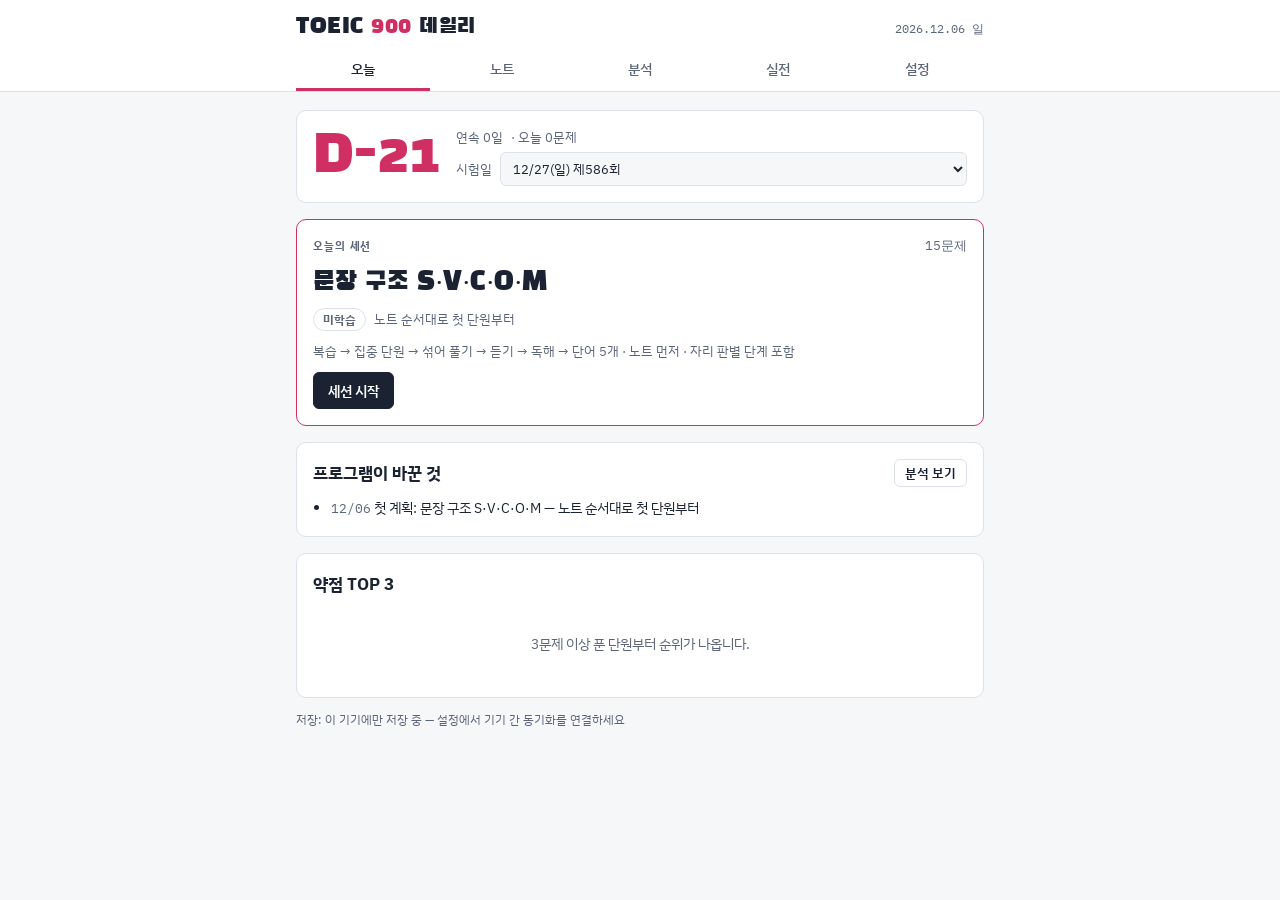
==== commit cf50ee8f: "기기 간 학습 기록 동기화 (비공개 저장소) Co-Authored-By: Claude Opus 5.5 <noreply@anthropic.com> Claude-Session: htt" ====
--- a/index.html
+++ b/index.html
@@ -773,7 +773,7 @@
 /* ===================== 저장 (기기 + 클라우드) ===================== */
 let DB=null,dbState="연결 확인 중",dbBusy=false,dbDirty=false,dbTimer=null,UPD=[];
 function saveLocal(){if(!LOCAL_OK)return;try{localStorage.setItem(KEY2,JSON.stringify(S))}catch(e){}}
-function save(){S.updatedAt=Date.now();saveLocal();queueDb()}
+function save(){S.updatedAt=Date.now();saveLocal();queueDb();queueGh()}
 function queueDb(){if(!DB)return;dbDirty=true;clearTimeout(dbTimer);dbTimer=setTimeout(flushDb,1500)}
 async function flushDb(){
  if(!DB||!dbDirty)return;if(dbBusy){dbTimer=setTimeout(flushDb,800);return}
@@ -784,7 +784,74 @@
  finally{dbBusy=false;renderSync()}
  if(dbDirty&&!dbTimer)flushDb();
 }
-function renderSync(){const f=$("#syncFoot");if(f)f.textContent="저장: "+dbState;const s=$("#syncState");if(s)s.textContent=dbState}
+function renderSync(){const t=GH?ghState:dbState;const f=$("#syncFoot");if(f)f.textContent="저장: "+t;const s=$("#syncState");if(s)s.textContent=t}
+/* ===================== 기기 간 동기화 (GitHub 비공개 저장소) ===================== */
+const GH_KEY="toeic900-gh";
+let GH=null,ghSha=null,ghBusy=false,ghDirty=false,ghTimer=null,ghState="",ghLast=0;
+try{GH=JSON.parse(localStorage.getItem(GH_KEY)||"null")}catch(e){GH=null}
+const b64e=t=>{const by=new TextEncoder().encode(t);let s="";for(let i=0;i<by.length;i+=8192)s+=String.fromCharCode.apply(null,by.subarray(i,i+8192));return btoa(s)};
+const b64d=b=>new TextDecoder().decode(Uint8Array.from(atob(String(b).replace(/\s/g,"")),c=>c.charCodeAt(0)));
+async function ghReq(method,body){
+ const url="https://api.github.com/repos/"+encodeURIComponent(GH.owner)+"/"+encodeURIComponent(GH.repo)+"/contents/"+GH.path;
+ return fetch(url,{method,cache:"no-store",headers:{"Authorization":"Bearer "+GH.token,"Accept":"application/vnd.github+json","X-GitHub-Api-Version":"2022-11-28"},body:body?JSON.stringify(body):undefined});
+}
+async function ghPull(){
+ const r=await ghReq("GET");
+ if(r.status===404){ghSha=null;return {none:true}}
+ if(r.status===401||r.status===403)throw {code:"auth"};
+ if(!r.ok)throw {code:"http "+r.status};
+ const j=await r.json();ghSha=j.sha;
+ let txt=j.content?b64d(j.content):"";
+ if(!txt&&j.download_url){const r2=await fetch(j.download_url,{cache:"no-store",headers:{"Authorization":"Bearer "+GH.token}});txt=await r2.text()}
+ return {state:JSON.parse(txt)};
+}
+function mergeStates(a,b){
+ const [n,o]=(a.updatedAt||0)>=(b.updatedAt||0)?[a,b]:[b,a];
+ const m=normalize(JSON.parse(JSON.stringify(n)));const O=normalize(JSON.parse(JSON.stringify(o)));
+ const lk=x=>x.t+"|"+x.id+"|"+(x.rt||0),L=new Map();
+ O.log.concat(m.log).forEach(x=>{if(x&&x.t)L.set(lk(x),Object.assign({},L.get(lk(x))||{},x))});
+ m.log=[...L.values()].sort((x,y)=>x.t-y.t).slice(-400);
+ Object.entries(O.qs).forEach(([id,v])=>{const w=m.qs[id];if(!w||(v.n||0)>(w.n||0))m.qs[id]=v});
+ Object.entries(O.days).forEach(([d,v])=>{const w=m.days[d];if(!w||(v.n||0)>(w.n||0)||((v.n||0)===(w.n||0)&&(v.ss||0)>(w.ss||0)))m.days[d]=v});
+ Object.entries(O.wd).forEach(([k,v])=>{if(!m.wd[k])m.wd[k]=v});
+ m.unk=[...new Set(O.unk.concat(m.unk))];
+ const uni=(x,y,f)=>{const M=new Map();x.concat(y).forEach(e=>M.set(f(e),e));return [...M.values()]};
+ m.adapt=uni(O.adapt,m.adapt,e=>e.d+"|"+e.m).sort((x,y)=>String(x.d).localeCompare(String(y.d))).slice(-60);
+ m.mocks=uni(O.mocks,m.mocks,e=>JSON.stringify(e));
+ m.scores=uni(O.scores,m.scores,e=>e.d+"|"+e.lc+"|"+e.rc).sort((x,y)=>x.d<y.d?-1:1);
+ m.wpos=Math.max(O.wpos||0,m.wpos||0);
+ m.updatedAt=Math.max(a.updatedAt||0,b.updatedAt||0);
+ return m;
+}
+function ghSetState(t){ghState=t;renderSync()}
+async function ghSyncNow(){
+ if(!GH)return;if(ghBusy){ghDirty=true;return}
+ ghBusy=true;ghDirty=false;clearTimeout(ghTimer);ghTimer=null;
+ try{
+  ghSetState("동기화 중…");
+  const remote=await ghPull();
+  if(remote.state){const before=JSON.stringify(S);S=mergeStates(S,remote.state);if(JSON.stringify(S)!==before){selfCheck();saveLocal();renderAll()}}
+  const same=remote.state&&JSON.stringify(remote.state)===JSON.stringify(S);
+  if(!same){
+   let put=await ghReq("PUT",{message:"학습 기록 "+TODAY,content:b64e(JSON.stringify(S)),sha:ghSha||undefined});
+   if(put.status===409||put.status===422){const again=await ghPull();if(again.state){S=mergeStates(S,again.state);saveLocal()}put=await ghReq("PUT",{message:"학습 기록 "+TODAY,content:b64e(JSON.stringify(S)),sha:ghSha||undefined})}
+   if(put.status===401||put.status===403)throw {code:"auth"};
+   if(!put.ok)throw {code:"http "+put.status};
+   const j=await put.json();ghSha=j.content&&j.content.sha;
+  }
+  ghLast=Date.now();ghSetState("모든 기기 동기화됨 "+new Date().toTimeString().slice(0,5));
+ }catch(e){
+  const c=e&&e.code;
+  ghSetState(c==="auth"?"동기화 실패: 토큰이 틀렸거나 만료됨 — 설정에서 다시 연결":navigator.onLine===false?"오프라인 — 연결되면 자동 동기화":"동기화 실패 ("+(c||"네트워크")+") — 이 기기에는 저장됨");
+  if(c!=="auth")ghDirty=true;
+ }finally{ghBusy=false;if(ghDirty&&!ghTimer)ghTimer=setTimeout(ghSyncNow,20000)}
+}
+function queueGh(){if(!GH)return;ghDirty=true;clearTimeout(ghTimer);ghTimer=setTimeout(ghSyncNow,15000)}
+function ghFlush(){if(GH&&(ghDirty||ghTimer))ghSyncNow()}
+async function ghInit(){if(!GH){renderSync();return}await ghSyncNow()}
+document.addEventListener("visibilitychange",()=>{if(document.visibilityState==="hidden")ghFlush();else if(GH&&Date.now()-ghLast>60000)ghSyncNow()});
+addEventListener("online",()=>{if(GH)ghSyncNow()});
+
 async function loadStatic(){
  /* 독립 사이트: 같은 폴더의 bank.json(추가 문제)·updates.json(개선 기록)을 읽는다. 없으면 무시. */
  if(!/^https?:$/.test(location.protocol))return;
@@ -795,7 +862,7 @@
 async function connectDb(){
  let c=null;
  try{c=window.claude&&window.claude.use?await window.claude.use("db"):null}catch(e){c=null}
- if(!c){dbState="이 기기에 저장 (다른 기기로 옮길 땐 설정 → 백업·복원)";await loadStatic();renderSync();return}
+ if(!c){dbState="이 기기에만 저장 중 — 설정에서 기기 간 동기화를 연결하세요";await loadStatic();await ghInit();renderSync();return}
  DB=c;let late=setTimeout(()=>{dbState="클라우드 응답 지연 — 기기에 먼저 저장 중";renderSync()},10000);
  try{
   const snap=await DB.doc("progress/state").get();clearTimeout(late);
@@ -1034,7 +1101,7 @@
  const c=S.cur;if(c.finished)return;c.finished=1;
  const d=S.days[TODAY]=S.days[TODAY]||{n:0,c:0,ms:0,ss:0,sec:0};d.ss++;d.sec+=Math.round((Date.now()-c.t0)/1000);
  if(c.kind==="daily")S.wpos=c.wpos;
- const r=refreshPlan();c.msgs=r.msgs;
+ const r=refreshPlan();c.msgs=r.msgs;setTimeout(()=>ghFlush(),300);
 }
 function resultHTML(){
  const c=S.cur;const first=c.items.map((it,i)=>({it,i,q:BYID[it.id]})).filter(x=>!x.it.rt&&c.ans[x.i]!=null);
@@ -1127,6 +1194,15 @@
 function renderSet(){
  const h=S.health||selfCheck();
  $("#v-set").innerHTML=`
+ ${typeof window.claude==="undefined"||!window.claude?`<div class="card"><h2>기기 간 동기화</h2>
+  ${GH?`<p style="margin:0"><b>연결됨</b> · ${esc(GH.owner)}/${esc(GH.repo)}</p><p class="note" style="margin:0" id="ghStat">${esc(ghState)}</p>
+   <div class="row"><button class="btn small" id="ghNow">지금 동기화</button><button class="btn small ghost" id="ghOff">이 기기 연결 해제</button></div>`
+  :`<p class="note" style="margin:0">기록을 비공개 GitHub 저장소에 저장해 PC·휴대폰 어디서든 같은 기록으로 이어 풉니다. 기기마다 한 번만 입력하면 됩니다.</p>
+   <div class="setrow"><label for="ghOwner">GitHub 아이디</label><input id="ghOwner" value="kkachi980208" autocomplete="off"></div>
+   <div class="setrow"><label for="ghRepo">기록 저장소</label><input id="ghRepo" value="toeic900-data" autocomplete="off"></div>
+   <div class="setrow"><label for="ghTok">토큰</label><input id="ghTok" type="password" placeholder="github_pat_…" autocomplete="off"></div>
+   <div class="row"><button class="btn small" id="ghOn">연결</button><span class="note" id="ghMsg"></span></div>
+   <p class="note" style="margin:0">토큰은 이 기기 브라우저에만 보관되고 화면에 다시 표시되지 않습니다.</p>`}</div>`:""}
  <div class="card"><h2>저장 상태</h2><p style="margin:0" id="syncState">${esc(dbState)}</p><p class="note" style="margin:0">클라우드 저장이 연결되면 다른 기기에서도 이어지고, 매일 자동 개선 작업이 이 기록을 읽어 새 문제를 추가합니다.</p></div>
  <div class="card"><div class="row" style="justify-content:space-between"><h2>자가 점검</h2><button class="btn small" id="chkRun">다시 점검</button></div>
   <ul class="alog"><li>문제 은행: 문법 ${h.bank.grammar} · 듣기 ${h.bank.lc} · 독해 ${h.bank.rc} (자동 추가 ${h.bank.extra})</li><li>제외된 손상 문제: ${h.bank.broken}개</li><li>자동 복구한 기록: ${h.fixed}건</li><li>점검 시각: ${new Date(h.ts).toLocaleString("ko-KR")} · 버전 ${esc(h.ver)}</li></ul>
@@ -1146,6 +1222,15 @@
 $("#v-set").addEventListener("click",async e=>{
  const b=e.target.closest("button");if(!b)return;
  if(b.id==="chkRun"){selfCheck();save();renderSet();return}
+ if(b.id==="ghOn"){const owner=$("#ghOwner").value.trim(),repo=$("#ghRepo").value.trim(),token=$("#ghTok").value.trim();
+  if(!owner||!repo||!token){$("#ghMsg").textContent="세 칸을 모두 입력하세요";return}
+  GH={owner,repo,token,path:"progress.json"};$("#ghMsg").textContent="연결 확인 중…";
+  try{await ghPull()}catch(x){GH=null;$("#ghMsg").textContent=x&&x.code==="auth"?"토큰 권한 오류: 저장소 선택·Contents 읽기/쓰기 권한을 확인하세요":"저장소에 연결하지 못했습니다 ("+(x&&x.code||"네트워크")+")";return}
+  try{localStorage.setItem(GH_KEY,JSON.stringify(GH))}catch(x){}
+  await ghSyncNow();renderSet();return}
+ if(b.id==="ghNow"){await ghSyncNow();renderSet();return}
+ if(b.id==="ghOff"){if(b.dataset.sure!=="1"){b.dataset.sure="1";b.textContent="연결 해제 (기록은 이 기기와 저장소에 남음)";return}
+  GH=null;try{localStorage.removeItem(GH_KEY)}catch(x){}ghSetState("");renderSet();renderSync();return}
  const seg=b.closest(".seg");
  if(seg&&seg.id==="setSize"){S.settings.size=+b.dataset.v;save();renderSet();return}
  if(seg&&seg.id==="setSlot"){S.settings.slot=b.dataset.v;refreshPlan();save();renderSet();return}
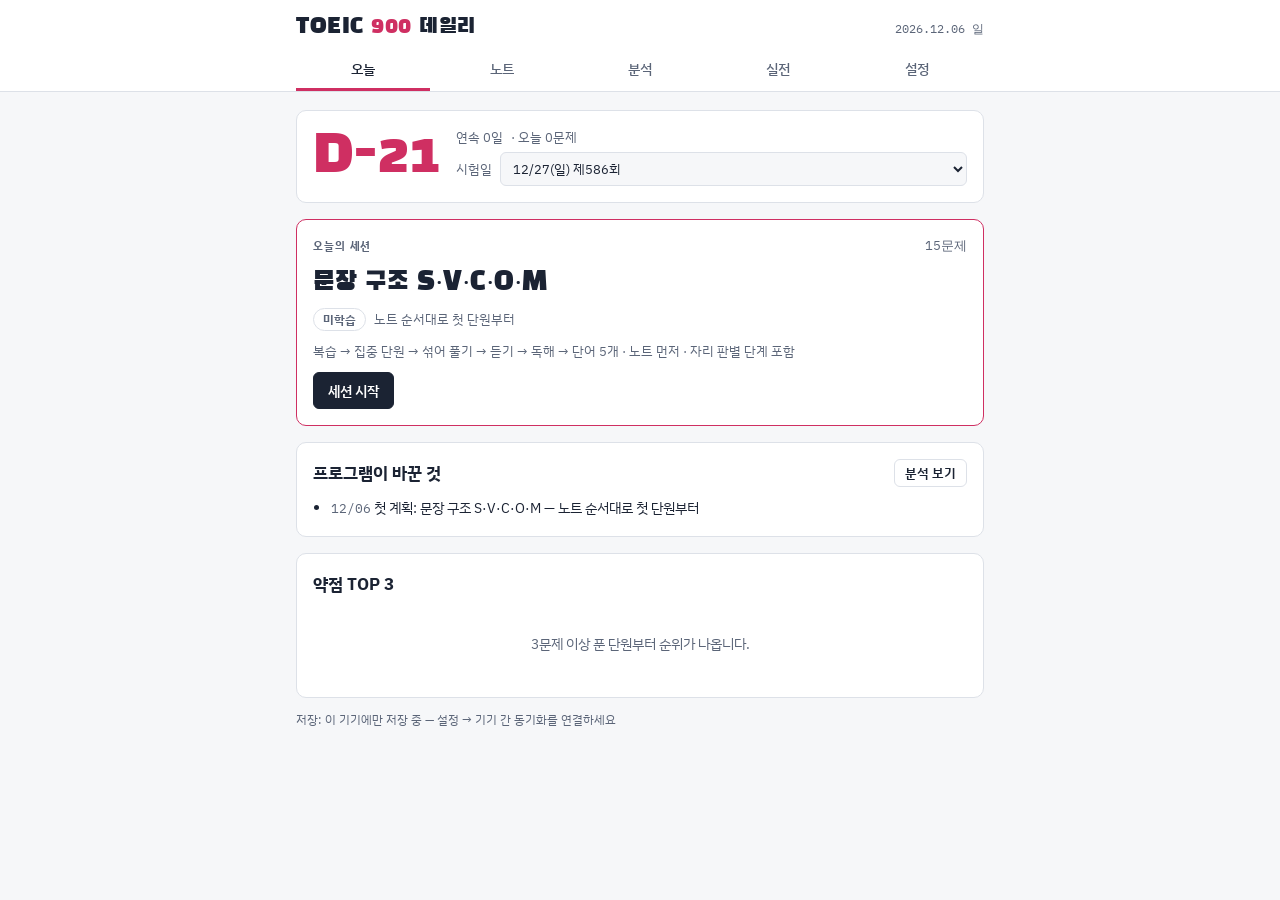
==== commit fba96092: "사이트에서 중복 저장 상태 카드 숨김 Co-Authored-By: Claude Opus 5.5 <noreply@anthropic.com> Claude-Session: https:/" ====
--- a/index.html
+++ b/index.html
@@ -862,7 +862,7 @@
 async function connectDb(){
  let c=null;
  try{c=window.claude&&window.claude.use?await window.claude.use("db"):null}catch(e){c=null}
- if(!c){dbState="이 기기에만 저장 중 — 설정에서 기기 간 동기화를 연결하세요";await loadStatic();await ghInit();renderSync();return}
+ if(!c){dbState="이 기기에만 저장 중 — 설정 → 기기 간 동기화를 연결하세요";await loadStatic();await ghInit();renderSync();return}
  DB=c;let late=setTimeout(()=>{dbState="클라우드 응답 지연 — 기기에 먼저 저장 중";renderSync()},10000);
  try{
   const snap=await DB.doc("progress/state").get();clearTimeout(late);
@@ -1202,8 +1202,9 @@
    <div class="setrow"><label for="ghRepo">기록 저장소</label><input id="ghRepo" value="toeic900-data" autocomplete="off"></div>
    <div class="setrow"><label for="ghTok">토큰</label><input id="ghTok" type="password" placeholder="github_pat_…" autocomplete="off"></div>
    <div class="row"><button class="btn small" id="ghOn">연결</button><span class="note" id="ghMsg"></span></div>
-   <p class="note" style="margin:0">토큰은 이 기기 브라우저에만 보관되고 화면에 다시 표시되지 않습니다.</p>`}</div>`:""}
- <div class="card"><h2>저장 상태</h2><p style="margin:0" id="syncState">${esc(dbState)}</p><p class="note" style="margin:0">클라우드 저장이 연결되면 다른 기기에서도 이어지고, 매일 자동 개선 작업이 이 기록을 읽어 새 문제를 추가합니다.</p></div>
+   <p class="note" style="margin:0">처음 한 번: <a href="https://github.com/new?name=toeic900-data&visibility=private&description=TOEIC%20900%20study%20record" target="_blank" rel="noopener">① 비공개 저장소 만들기</a> → <a href="https://github.com/settings/personal-access-tokens/new?name=toeic900-sync&description=TOEIC%20900%20sync&target_name=kkachi980208&expires_in=365&contents=write" target="_blank" rel="noopener">② 토큰 만들기</a> (Repository access에서 toeic900-data만 선택) → 토큰을 위 칸에 붙여넣고 연결.</p>
+   <p class="note" style="margin:0">토큰은 이 기기 브라우저에만 보관되고 화면에 다시 표시되지 않습니다. 다른 기기용으로 메모장 등에 보관하세요.</p>`}</div>`:""}
+ ${window.claude?`<div class="card"><h2>저장 상태</h2><p style="margin:0" id="syncState">${esc(dbState)}</p><p class="note" style="margin:0">클라우드 저장이 연결되면 다른 기기에서도 이어지고, 매일 자동 개선 작업이 이 기록을 읽어 새 문제를 추가합니다.</p></div>`:""}
  <div class="card"><div class="row" style="justify-content:space-between"><h2>자가 점검</h2><button class="btn small" id="chkRun">다시 점검</button></div>
   <ul class="alog"><li>문제 은행: 문법 ${h.bank.grammar} · 듣기 ${h.bank.lc} · 독해 ${h.bank.rc} (자동 추가 ${h.bank.extra})</li><li>제외된 손상 문제: ${h.bank.broken}개</li><li>자동 복구한 기록: ${h.fixed}건</li><li>점검 시각: ${new Date(h.ts).toLocaleString("ko-KR")} · 버전 ${esc(h.ver)}</li></ul>
   ${h.issues.length?`<div class="explain bad"><b>발견된 문제</b><ul class="trap">${h.issues.map(x=>`<li>${esc(x)}</li>`).join("")}</ul></div>`:`<div class="explain"><b>이상 없음</b> 문제·기록 모두 정상</div>`}</div>
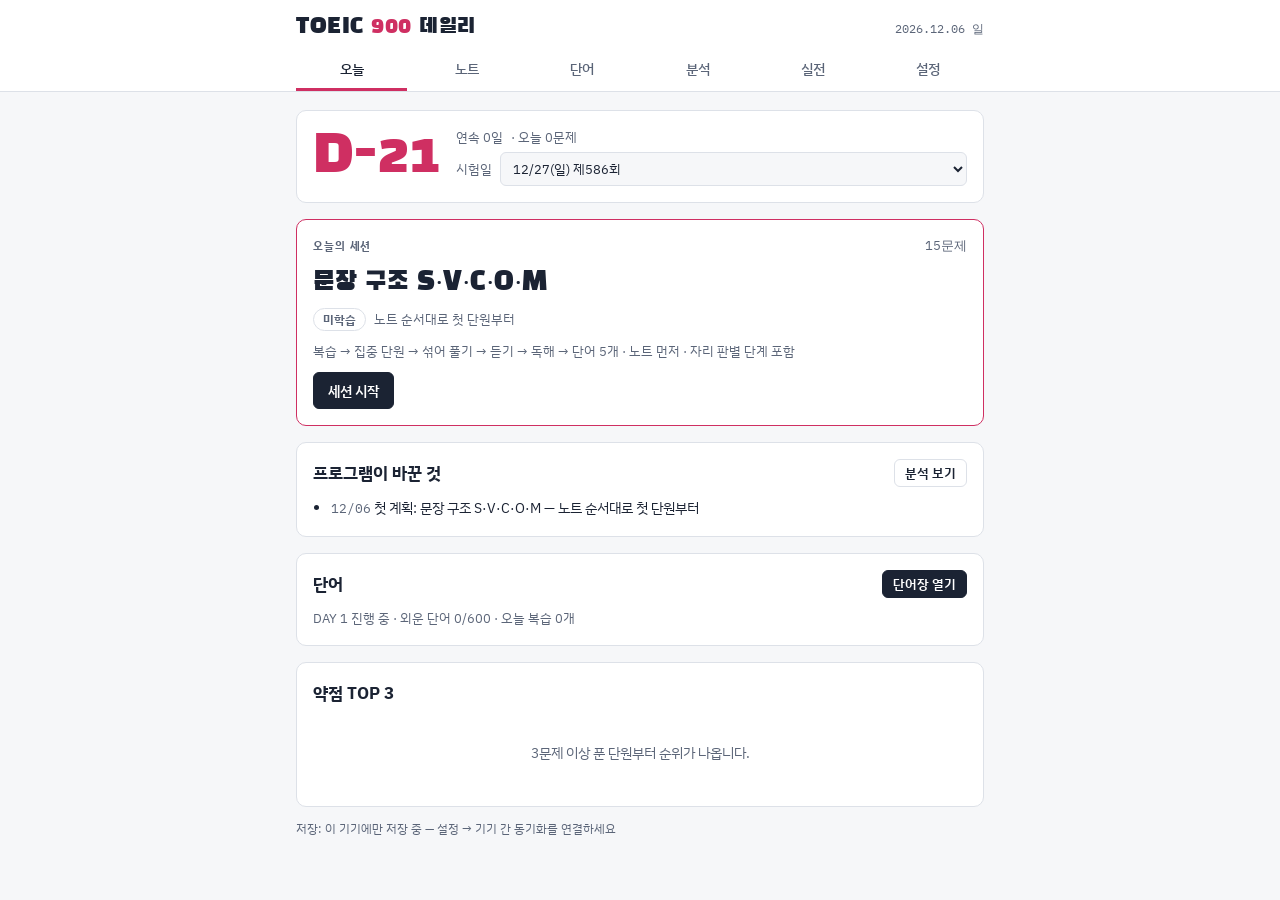
==== commit 24e973ce: "단어장(30일 600단어)·단어 테스트 4유형·내 단어장, RC 기본서 Section 순서, 병치·도치 단원, Part 6·7 유형 전략 Co-Authored-By: Claude " ====
--- a/index.html
+++ b/index.html
@@ -262,12 +262,40 @@
 .dday .meta .row{min-width:0}
 .dday select,.dday input{max-width:100%;min-width:0;flex:1 1 160px}
 @media (max-width:400px){.dday{grid-template-columns:1fr;gap:8px}.dday .num{font-size:40px}}
+
+/* ---------- 단어장 ---------- */
+@media (max-width:640px){nav{grid-template-columns:repeat(6,1fr)}nav button{font-size:11px}}
+.vgrid{display:grid;grid-template-columns:repeat(auto-fill,minmax(150px,1fr));gap:8px}
+.vtile{display:grid;gap:3px;text-align:left;padding:10px;border:1px solid var(--line);border-radius:8px;background:var(--card);color:var(--ink);font:inherit;cursor:pointer;min-width:0}
+.vtile b{font-size:14px}
+.vtile.cur{border:1.5px solid var(--omr)}
+.vtile.my{border-style:dashed}
+.vbar{display:block;height:6px;border-radius:3px;background:var(--line);overflow:hidden}
+.vbar i{display:block;height:100%;background:var(--good)}
+.vlist{gap:0}
+.vrow{display:grid;gap:4px;padding:12px 0;border-top:1px dashed var(--line)}
+.vrow:first-child{border-top:0}
+.vw{display:flex;align-items:center;gap:8px;flex-wrap:wrap}
+.vw b{font-size:17px}
+.vko{font-size:15px}
+.hid{filter:blur(6px);cursor:pointer;-webkit-user-select:none;user-select:none}
+.vpt{font-size:13.5px;color:var(--muted)}
+.vex{font-size:14px;font-style:normal;color:var(--ink);opacity:.9}
+.spk{width:30px;height:30px;border-radius:50%;border:1px solid var(--line);background:var(--card);color:var(--omr);font-size:11px;cursor:pointer;flex:none}
+.vdot{width:9px;height:9px;border-radius:50%;background:var(--line);display:inline-block}
+.vdot.b1{background:var(--omr)}.vdot.b2{background:var(--warn)}.vdot.b3,.vdot.b4,.vdot.b5{background:var(--good)}
+.vform{display:grid;grid-template-columns:repeat(2,minmax(0,1fr));gap:8px}
+@media (max-width:480px){.vform{grid-template-columns:1fr}}
+.vflash .vpt,.vflash .vex{margin-top:8px;font-size:14px;line-height:1.5}
+.vq{display:grid;gap:8px;justify-items:start}
+.vbig{font-size:26px;font-weight:700}
 </style>
 <header class="top"><div class="inner">
   <div class="brand"><h1>TOEIC <span>900</span> 데일리</h1><small id="todayLbl" class="mono"></small></div>
   <nav role="tablist">
     <button role="tab" data-v="home" aria-selected="true"><svg viewBox="0 0 24 24" aria-hidden="true"><rect x="4" y="5" width="16" height="15" rx="2"/><path d="M4 10h16M9 3v4M15 3v4"/></svg><span>오늘</span></button>
     <button role="tab" data-v="notes" aria-selected="false"><svg viewBox="0 0 24 24" aria-hidden="true"><path d="M5 4h10a3 3 0 0 1 3 3v13H8a3 3 0 0 1-3-3z"/><path d="M5 17a3 3 0 0 1 3-3h10"/></svg><span>노트</span></button>
+    <button role="tab" data-v="voca" aria-selected="false"><svg viewBox="0 0 24 24" aria-hidden="true"><rect x="3" y="6" width="13" height="14" rx="2"/><path d="M8 3h11a2 2 0 0 1 2 2v12"/></svg><span>단어</span></button>
     <button role="tab" data-v="stats" aria-selected="false"><svg viewBox="0 0 24 24" aria-hidden="true"><path d="M5 20V11M12 20V5M19 20v-6"/></svg><span>분석</span></button>
     <button role="tab" data-v="mock" aria-selected="false"><svg viewBox="0 0 24 24" aria-hidden="true"><circle cx="12" cy="13" r="7"/><path d="M12 9v4l3 2M10 3h4"/></svg><span>실전</span></button>
     <button role="tab" data-v="set" aria-selected="false"><svg viewBox="0 0 24 24" aria-hidden="true"><circle cx="12" cy="12" r="3"/><path d="M12 3v3M12 18v3M3 12h3M18 12h3M5.6 5.6l2.1 2.1M16.3 16.3l2.1 2.1M5.6 18.4l2.1-2.1M16.3 7.7l2.1-2.1"/></svg><span>설정</span></button>
@@ -278,6 +306,7 @@
 <section class="view" id="v-home"></section>
 <section class="view" id="v-run" hidden></section>
 <section class="view" id="v-notes" hidden></section>
+<section class="view" id="v-voca" hidden></section>
 <section class="view" id="v-stats" hidden></section>
 
 <section class="view" id="v-mock" hidden>
@@ -314,7 +343,7 @@
 const TODAY=iso(today);
 const L="ABCD";
 function blankState(){return {v:2,updatedAt:0,created:Date.now(),exam:"2026-12-27",start:TODAY,qs:{},log:[],days:{},unk:[],wpos:0,wd:{},
- settings:{size:15,slot:"auto",speed:"auto"},plan:null,adapt:[],mocks:[],scores:[],cur:null,health:null,migrated:false}}
+ settings:{size:15,slot:"auto",speed:"auto"},plan:null,adapt:[],mocks:[],scores:[],cur:null,health:null,migrated:false,vq:{},vlog:[],myw:[]}}
 function readLocal(k){try{const v=localStorage.getItem(k);return v?JSON.parse(v):null}catch(e){return null}}
 let S=blankState();
 let LOCAL_OK=true;
@@ -526,7 +555,7 @@
 ];
 WORDS.push(["acquire","인수하다"],["allocate","할당하다"],["anticipate","예상하다"],["brochure","안내 책자"],["commute","통근하다"],["compensate","보상하다"],["consecutive","연속적인"],["delegate","위임하다"],["dispatch","발송하다"],["durable","내구성 있는"],["enclose","동봉하다"],["endorse","지지하다"],["exceed","초과하다"],["expire","만료되다"],["feasible","실현 가능한"],["fluctuate","변동하다"],["forward","전달하다"],["incentive","장려금"],["install","설치하다"],["itemized","항목별로 된"],["lease","임대하다"],["liability","책임"],["merchandise","상품"],["notify","통지하다"],["obtain","얻다"],["overtime","초과 근무"],["patron","고객, 후원자"],["payroll","급여 대장"],["personnel","인사부; 직원"],["prospective","장래의, 잠재적인"],["quota","할당량"],["receipt","영수증"],["recipient","수령인"],["remit","송금하다"],["retail","소매"],["wholesale","도매"],["retain","유지하다"],["routine","일상적인"],["specification","사양"],["stationery","문구류"],["streamline","간소화하다"],["tenant","세입자"],["terminate","종료하다"],["transit","운송"],["turnout","참석자 수"],["unanimous","만장일치의"],["utility","공공요금"],["vacancy","공석"],["venue","장소"],["verify","확인하다"],["waive","면제하다"],["withdraw","인출하다"],["yield","산출하다"],["adjacent","인접한"],["deduct","공제하다"]);
 /* ===== 단원 노트 (사용자 노트 기반 · 오류 수정 표시) ===== */
-const GROUPS=[["뼈대","문장 구조와 동사"],["품사","명사·대명사·형용사·부사"],["연결","전치사·접속사·명사절·관계사"],["구문","비교·준동사"],["추가","노트 밖 빈출"]];
+const GROUPS=[["Section 1 문장 패턴","주어·동사·목적어·보어·수식어"],["Section 2 동사구","동사 형태·수일치·태·시제·가정법"],["Section 3 준동사구","to부정사·동명사·분사"],["Section 4 품사","명사·대명사·형용사·부사·전치사"],["Section 5 접속사와 절","등위·상관접속사·관계절·부사절·명사절"],["Section 6 특수 구문","비교·병치·도치"],["Vocabulary 어휘","짝 표현·유사 의미어 (단어 탭과 연결)"]];
 const SLOTS=[["S","주어"],["V","동사"],["O","목적어"],["C","보어"],["M","수식어"],["J","연결어"]];
 const UNITS=[
 {id:"u0",g:0,n:"문장 구조 S·V·C·O·M",
@@ -624,10 +653,21 @@
  sec:[{h:"짝으로 나오는 표현",rows:[["comply with","준수하다",""],["be responsible for","담당하다",""],["be eligible for","자격이 있다",""],["take effect","시행되다 (take place = 열리다)",""],["in advance","미리",""],["on time / in time","정각에 / 늦지 않게",""],["so + 형용사 + that","너무 ~해서 ~하다 (such + a + 명사)",""],["increase by + 수치","~만큼 증가",""]]}],
  exam:"뜻이 비슷한 단어 4개 → 빈칸 앞뒤 단어와 짝이 맞는 것부터. 모르면 10초 안에 찍고 넘어간다.",
  trap:["take place / take effect","so / such"],fix:[]},
-{id:"u16",g:4,n:"가정법·도치",
+{id:"u16",g:4,n:"가정법",
  sec:[{h:"공식",rows:[["Should + 주어 + V, 명령문","혹시 ~하면 (토익 최다)","Should you have questions, call us."],["If + 과거, would + V","현재 반대",""],["If + had p.p., would have p.p.","과거 반대",""],["Had + 주어 + p.p.","If 생략 도치",""]]}],
- exam:"주절에 would have p.p. → Had / 빈칸 뒤 동사원형 + 명령문 → Should.",trap:["If 자리에 Had·Should 구분"],fix:[]}
+ exam:"주절에 would have p.p. → Had / 빈칸 뒤 동사원형 + 명령문 → Should.",trap:["If 자리에 Had·Should 구분"],fix:[]},
+{id:"u17",g:5,n:"병치·도치",
+ sec:[{h:"병치 = and·or·but 앞뒤는 같은 모양",rows:[["등위접속사 앞뒤 품사·형태 일치","명사-명사, 형용사-형용사, 동사원형-동사원형","fast and reliable"],["상관접속사도 A·B 형태 일치","both A and B / not only A but also B / either A or B","both quickly and accurately"],["비교 대상 일치","than 뒤에 that of / those of로 같은 대상 비교","higher than that of last year"]]},
+  {h:"도치 = 강조어가 맨 앞에 오면 어순이 바뀜",rows:[["부정어가 맨 앞 → 조동사 + 주어","Never / Rarely / Hardly / Seldom","Rarely does the office close early."],["Only + 부사(구·절)가 맨 앞 → 조동사 + 주어","Only after ~ did/was/can + 주어","Only after the meeting did he call."],["보어가 맨 앞 → be동사 + 주어","Attached / Enclosed / Included is(are) + 주어","Enclosed is a copy of the invoice."],["So / Neither + 조동사 + 주어","나도 그렇다 / 나도 아니다","So does Ms. Kim."]]}],
+ exam:"빈칸 앞뒤에 and·or·but이 있으면 반대편 단어의 품사·형태를 그대로 따른다. 문장 맨 앞이 Never·Rarely·Only·Enclosed면 뒤 어순(조동사·be + 주어)을 확인한다.",
+ trap:["and 뒤를 앞과 다른 품사로 고르기","Enclosed is/are는 뒤에 오는 진짜 주어에 수 일치","도치 문장에서 주어 수(단수/복수)로 does/do, was/were 결정"],fix:[]}
 ];
+
+/* RC 기본서 Section 순서로 정렬 (단원 id는 유지) */
+const RC_ORDER=["u0","u1","u2","u3","u4","u16","u14","u5","u6","u7","u8","u9","u10","u12","u11","u13","u17","u15"];
+const RC_G={u0:0,u1:0,u2:1,u3:1,u4:1,u16:1,u14:2,u5:3,u6:3,u7:3,u8:3,u9:3,u10:4,u12:4,u11:4,u13:5,u17:5,u15:6};
+UNITS.sort((a,b)=>RC_ORDER.indexOf(a.id)-RC_ORDER.indexOf(b.id));
+UNITS.forEach(u=>{u.g=RC_G[u.id]});
 
 /* 자리 태그: 기존 문제 */
 const SLOT_OLD={a0:"V",a1:"M",a2:"J",a3:"V",a4:"V",a5:"V",a6:"O",a7:"O",a8:"M",a9:"J",a10:"J",a11:"J",a12:"C",a13:"O",a14:"J",a15:"O",a16:"V",a17:"M",a18:"C",a19:"J",a20:"J",a21:"J",a22:"M",a23:"M",a24:"J",
@@ -693,8 +733,651 @@
 {id:"n11-7",u:"u11",r:"J",s:"The survey shows ____ customers prefer online shopping.",c:["that","what","which","whose"],a:0,e:"뒤 완전 → that."},
 {id:"n11-8",u:"u11",r:"J",s:"We discussed ____ we could reduce shipping costs.",c:["how","what","which","whom"],a:0,e:"뒤 완전 + 방법 → how."},
 {id:"n12-1",u:"u12",r:"J",s:"This is the factory ____ our new dampers are produced.",c:["which","where","what","whose"],a:1,e:"뒤 완전(수동문) + 장소 선행사 → where."},
-{id:"n12-2",u:"u12",r:"J",s:"The supplier ____ we ordered the parts from has moved to a new address.",c:["who","whom","which","whose"],a:2,e:"선행사 회사(사물) + from의 목적어가 빠짐 → which."}
+{id:"n12-2",u:"u12",r:"J",s:"The supplier ____ we ordered the parts from has moved to a new address.",c:["who","whom","which","whose"],a:2,e:"선행사 회사(사물) + from의 목적어가 빠짐 → which."},
+{id:"n17-1",u:"u17",r:"C",s:"The new software is fast and ____.",c:["rely","reliable","reliably","reliability"],a:1,e:"and 앞이 형용사 fast → 같은 형용사 (병치)."},
+{id:"n17-2",u:"u17",r:"V",s:"Staff are asked to review the report and ____ any errors.",c:["correct","correcting","corrected","correction"],a:0,e:"to review and (to) correct → 동사원형 병치."},
+{id:"n17-3",u:"u17",r:"M",s:"The manager spoke both clearly and ____.",c:["confident","confidence","confidently","confide"],a:2,e:"both A and B: clearly(부사)와 같은 부사."},
+{id:"n17-4",u:"u17",r:"V",s:"Rarely ____ the factory stop production during the holidays.",c:["do","does","is","has"],a:1,e:"부정어 Rarely 문두 → 조동사 + 주어 도치. 주어 the factory 단수 + 뒤 동사원형 stop → does."},
+{id:"n17-5",u:"u17",r:"C",s:"____ is a copy of the revised contract.",c:["Enclose","Enclosing","Enclosed","Enclosure"],a:2,e:"보어 도치: Enclosed is + 주어 (= A copy ~ is enclosed)."},
+{id:"n17-6",u:"u17",r:"V",s:"Only after the inspection was finished ____ the workers allowed to enter.",c:["was","were","did","had"],a:1,e:"Only after ~ 문두 → 도치. 주어 the workers 복수 + 수동(allowed) → were."}
 ];
+/* ===== 단어장: 토익 빈출 주제 30일 구성 (자체 제작) =====
+   항목: [단어, 품사, 뜻, 출제포인트, 예문, 예문 해석, 유의어] */
+const VOCA=[
+{d:1,t:"채용·구직",w:[
+["applicant","n","지원자","applicant(사람) ↔ application(지원서) 구분","Each applicant must submit two references.","각 지원자는 추천서 2부를 제출해야 한다.","candidate"],
+["qualified","adj","자격을 갖춘","be qualified for ~ / qualification 자격 요건","We are looking for qualified engineers.","자격을 갖춘 엔지니어를 찾고 있다.","eligible"],
+["requirement","n","요건, 필요조건","meet the requirements 요건을 충족하다","Candidates must meet all the requirements.","지원자는 모든 요건을 충족해야 한다.","condition"],
+["position","n","직책, 일자리","apply for a position 직책에 지원하다","She applied for the manager position.","그녀는 관리자 직책에 지원했다.","post"],
+["experience","n","경험","experience in ~ / experienced 숙련된","Two years of sales experience is required.","2년의 영업 경력이 필요하다.","background"],
+["résumé","n","이력서","submit a résumé","Please attach your résumé to the e-mail.","이메일에 이력서를 첨부해 주세요.","CV"],
+["reference","n","추천서; 참고","letter of reference / with reference to ~에 관하여","Please provide two professional references.","업무 관련 추천서 2부를 제출해 주세요.","recommendation"],
+["interview","n","면접","interviewer 면접관 / interviewee 면접자","Interviews will be held next Tuesday.","면접은 다음 주 화요일에 열린다.",""],
+["hire","v","고용하다","hire A as B A를 B로 고용하다","The firm plans to hire 20 new staff.","회사는 신입 직원 20명을 고용할 계획이다.","employ"],
+["recruit","v","모집하다","recruitment 채용 / recruiter 채용 담당자","We are recruiting sales representatives.","영업 직원을 모집하고 있다.","hire"],
+["candidate","n","후보자","the ideal candidate 이상적인 후보자","The ideal candidate will speak English fluently.","이상적인 후보자는 영어를 유창하게 할 것이다.","applicant"],
+["eligible","adj","자격이 있는","be eligible for N / be eligible to V","Only full-time employees are eligible for the bonus.","정규직 직원만 보너스를 받을 자격이 있다.","entitled"],
+["apply","v","지원하다; 적용하다","apply for 지원 / apply to 적용","To apply, visit our Web site.","지원하려면 웹사이트를 방문하세요.",""],
+["expertise","n","전문 지식","expertise in ~ ~에 대한 전문 지식","Her expertise in marketing impressed the panel.","그녀의 마케팅 전문 지식이 심사단에게 깊은 인상을 남겼다.","knowledge"],
+["proficiency","n","능숙함","proficiency in ~ / proficient 능숙한","Proficiency in Korean is preferred.","한국어 능통자 우대.","skill"],
+["preferred","adj","우대되는","~ is preferred ~ 우대","A degree in engineering is preferred.","공학 학위 소지자 우대.","favored"],
+["deadline","n","마감 기한","meet the deadline / by the deadline","The application deadline is May 30.","지원 마감일은 5월 30일이다.","due date"],
+["probation","n","수습 기간","probationary period 수습 기간","New hires work under a three-month probation.","신입 직원은 3개월 수습 기간을 거친다.","trial period"],
+["personnel","n","인사부; 직원","personnel department / 형용사 personal과 구분","Contact the personnel department for details.","자세한 내용은 인사부에 문의하세요.","staff"],
+["offer","n","제안","job offer / offer A B A에게 B를 제안하다","He accepted the job offer last week.","그는 지난주 일자리 제안을 수락했다.","proposal"]]},
+{d:2,t:"규칙·법률",w:[
+["comply","v","준수하다","comply with (자동사 + with)","All staff must comply with safety rules.","모든 직원은 안전 규칙을 준수해야 한다.","follow"],
+["regulation","n","규정","safety regulations 안전 규정","New regulations take effect in July.","새 규정이 7월에 시행된다.","rule"],
+["policy","n","정책, 방침","company policy / return policy 반품 정책","Our refund policy is posted online.","환불 정책은 온라인에 게시되어 있다.","guideline"],
+["mandatory","adj","의무적인","mandatory training ↔ optional","Attendance at the workshop is mandatory.","워크숍 참석은 의무이다.","required"],
+["prohibit","v","금지하다","prohibit A from V-ing","Smoking is prohibited in the building.","건물 내 흡연은 금지되어 있다.","ban"],
+["permit","n","허가증","parking permit / permit A to V","Visitors need a permit to park here.","방문객은 여기에 주차하려면 허가증이 필요하다.","license"],
+["authorize","v","권한을 주다","be authorized to V / authorization 승인","Only managers are authorized to approve refunds.","관리자만 환불을 승인할 권한이 있다.","allow"],
+["violate","v","위반하다","violation 위반","Employees who violate the policy will be warned.","정책을 위반한 직원은 경고를 받는다.","break"],
+["legal","adj","법률의; 합법적인","legal advice ↔ illegal","Please seek legal advice before signing.","서명 전에 법률 자문을 구하세요.","lawful"],
+["enforce","v","시행하다","enforce a rule / enforcement 시행","The city will strictly enforce the new law.","시는 새 법을 엄격히 시행할 것이다.","implement"],
+["obey","v","따르다","obey the rules (타동사, 전치사 없음)","Drivers must obey the speed limit.","운전자는 제한 속도를 지켜야 한다.","follow"],
+["adhere","v","고수하다","adhere to (자동사 + to)","Staff must adhere to the dress code.","직원은 복장 규정을 지켜야 한다.","stick"],
+["exception","n","예외","with the exception of ~ / exceptional 뛰어난","There are no exceptions to this rule.","이 규칙에는 예외가 없다.","exclusion"],
+["procedure","n","절차","follow the procedure 절차를 따르다","Please follow the procedure for reporting accidents.","사고 보고 절차를 따라 주세요.","process"],
+["restriction","n","제한","restriction on ~ / restrict 제한하다","There are restrictions on carry-on luggage.","기내 수하물에는 제한이 있다.","limit"],
+["approval","n","승인","-al로 끝나는 명사 / approve of","The plan requires board approval.","그 계획은 이사회 승인이 필요하다.","consent"],
+["strictly","adv","엄격히","strictly prohibited 엄격히 금지된","Photography is strictly prohibited.","사진 촬영은 엄격히 금지된다.","firmly"],
+["abide","v","준수하다","abide by (자동사 + by)","All members must abide by the club rules.","모든 회원은 클럽 규칙을 따라야 한다.","obey"],
+["revise","v","개정하다","revised policy / revision 개정","The handbook was revised last month.","안내서가 지난달 개정되었다.","amend"],
+["effective","adj","시행되는; 효과적인","effective + 날짜 = ~부로 시행","The new rates are effective January 1.","새 요금은 1월 1일부로 시행된다.","in effect"]]},
+{d:3,t:"일반 사무",w:[
+["submit","v","제출하다","submit A to B","Please submit the report by Friday.","금요일까지 보고서를 제출해 주세요.","hand in"],
+["review","v","검토하다","under review 검토 중","The manager will review your proposal.","관리자가 제안서를 검토할 것이다.","examine"],
+["attach","v","첨부하다","attached file / attachment 첨부 파일","I have attached the agenda.","안건을 첨부했습니다.","enclose"],
+["distribute","v","배포하다","distribute A to B / distribution","Copies will be distributed at the meeting.","사본은 회의에서 배포될 것이다.","hand out"],
+["supervisor","n","관리자, 상사","report to a supervisor","Ask your supervisor for approval.","상사에게 승인을 요청하세요.","manager"],
+["assignment","n","업무, 과제","assign 배정하다 / be assigned to","She completed the assignment early.","그녀는 업무를 일찍 끝냈다.","task"],
+["colleague","n","동료","= coworker","He discussed the issue with his colleagues.","그는 동료들과 그 문제를 논의했다.","coworker"],
+["duty","n","직무","on duty 근무 중 / duties include ~","Duties include answering phone calls.","업무에는 전화 응대가 포함된다.","responsibility"],
+["responsible","adj","책임 있는","be responsible for ~을 담당하다","Mr. Han is responsible for payroll.","한 씨가 급여 업무를 담당한다.","in charge"],
+["handle","v","처리하다","handle complaints 불만을 처리하다","She handles all customer inquiries.","그녀가 모든 고객 문의를 처리한다.","deal with"],
+["organize","v","정리하다; 준비하다","organized 체계적인 / organizer 주최자","Please organize the files by date.","파일을 날짜별로 정리해 주세요.","arrange"],
+["promptly","adv","신속히; 정각에","promptly at 9 A.M. 9시 정각에","Please reply promptly.","신속히 답변해 주세요.","quickly"],
+["memo","n","회람","send a memo 회람을 보내다","A memo was sent to all staff.","전 직원에게 회람이 발송되었다.","notice"],
+["inform","v","알리다","inform A of B / inform A that","Please inform us of any changes.","변경 사항이 있으면 알려 주세요.","notify"],
+["remind","v","상기시키다","remind A to V / remind A of B","Let me remind you to lock the door.","문 잠그는 것을 다시 한번 알려 드립니다.","prompt"],
+["confidential","adj","기밀의","confidential information 기밀 정보","These documents are confidential.","이 서류들은 기밀이다.","private"],
+["draft","n","초안","first draft 초안 / draft a letter","Please send me the draft by noon.","정오까지 초안을 보내 주세요.","outline"],
+["update","v","갱신하다","update A on B A에게 B에 대해 알리다","Please update the client list.","고객 목록을 갱신해 주세요.","revise"],
+["reschedule","v","일정을 변경하다","reschedule A for B","The meeting was rescheduled for Monday.","회의가 월요일로 변경되었다.","postpone"],
+["workload","n","업무량","heavy workload 많은 업무량","We hired temporary staff to reduce the workload.","업무량을 줄이려고 임시 직원을 고용했다.","burden"]]},
+{d:4,t:"여가·행사",w:[
+["venue","n","장소","event venue 행사 장소","The venue can hold 300 guests.","그 장소는 300명을 수용할 수 있다.","location"],
+["attend","v","참석하다","attend the meeting (타동사) / attendance 참석 / attendee 참석자","Over 200 people attended the event.","200명 넘게 행사에 참석했다.","participate in"],
+["participate","v","참가하다","participate in (자동사 + in)","Employees are encouraged to participate in the race.","직원들의 경주 참가를 권장한다.","take part"],
+["register","v","등록하다","register for / registration 등록","Register for the workshop online.","워크숍은 온라인으로 등록하세요.","sign up"],
+["admission","n","입장(료)","admission fee / free admission","Admission is free for children.","어린이는 입장료가 무료다.","entry"],
+["reservation","n","예약","make a reservation","Reservations are required for groups.","단체는 예약이 필요하다.","booking"],
+["exhibition","n","전시회","exhibit 전시하다; 전시품","The exhibition runs until May 30.","전시회는 5월 30일까지 열린다.","show"],
+["performance","n","공연; 실적","performance review 인사 평가","The performance begins at 8 P.M.","공연은 저녁 8시에 시작한다.","show"],
+["celebrate","v","기념하다","celebration 기념 행사","We will celebrate our 10th anniversary.","창립 10주년을 기념할 것이다.","commemorate"],
+["host","v","주최하다","host an event / host 진행자","The city will host the festival.","시가 축제를 주최할 것이다.","hold"],
+["banquet","n","연회","awards banquet 시상식 연회","The annual banquet will be held at the hotel.","연례 연회는 호텔에서 열린다.","dinner"],
+["refreshments","n","다과","refreshments will be served (복수형으로 출제)","Light refreshments will be served after the talk.","강연 후 가벼운 다과가 제공된다.","snacks"],
+["souvenir","n","기념품","souvenir shop 기념품 가게","Each guest will receive a souvenir.","손님마다 기념품을 받는다.","memento"],
+["postpone","v","연기하다","postpone V-ing / due to the weather","The concert was postponed due to rain.","콘서트가 비 때문에 연기되었다.","delay"],
+["spectator","n","관중","= audience","Thousands of spectators watched the game.","수천 명의 관중이 경기를 지켜봤다.","viewer"],
+["sold out","adj","매진된","be sold out","Tickets for the show are sold out.","공연 표가 매진되었다.","unavailable"],
+["occasion","n","행사; 때","on the occasion of ~을 맞아","The dinner was a special occasion.","그 저녁 식사는 특별한 행사였다.","event"],
+["entertainment","n","오락","entertain 즐겁게 하다","Live entertainment will be provided.","라이브 공연이 제공된다.","amusement"],
+["volunteer","n","자원봉사자","volunteer to V 자원해서 ~하다","We need volunteers to help at the festival.","축제를 도울 자원봉사자가 필요하다.","helper"],
+["annual","adj","연례의","annual event / annually 매년","The annual picnic is held every June.","연례 야유회는 매년 6월에 열린다.","yearly"]]},
+{d:5,t:"마케팅·광고",w:[
+["advertise","v","광고하다","advertisement 광고 / advertising 광고업","The company advertises on social media.","그 회사는 소셜미디어에 광고한다.","promote"],
+["campaign","n","캠페인","launch a campaign 캠페인을 시작하다","The ad campaign increased sales.","광고 캠페인으로 매출이 늘었다.","drive"],
+["promote","v","홍보하다; 승진시키다","promotion 홍보; 승진","The event will promote local products.","그 행사는 지역 제품을 홍보할 것이다.","publicize"],
+["survey","n","설문조사","conduct a survey 설문조사를 실시하다","We conducted a customer survey.","고객 설문조사를 실시했다.","poll"],
+["consumer","n","소비자","consumer demand 소비자 수요","Consumer spending rose in May.","5월에 소비자 지출이 늘었다.","customer"],
+["target","v","대상으로 삼다","be targeted at ~ ~을 겨냥하다","The product targets young adults.","그 제품은 젊은 성인을 겨냥한다.","aim at"],
+["demand","n","수요","demand for ~ / in demand 수요가 많은","Demand for electric cars is growing.","전기차 수요가 늘고 있다.","need"],
+["strategy","n","전략","marketing strategy / strategic 전략적인","We need a new pricing strategy.","새로운 가격 전략이 필요하다.","plan"],
+["brand","n","상표","brand recognition 브랜드 인지도","The brand is popular among teenagers.","그 브랜드는 십대에게 인기가 있다.",""],
+["competitor","n","경쟁사","compete 경쟁하다 / competitive 경쟁력 있는","Our prices are lower than our competitors'.","우리 가격은 경쟁사보다 낮다.","rival"],
+["launch","v","출시하다","launch a product / launch 출시","The new model will be launched in March.","신모델은 3월에 출시된다.","release"],
+["feedback","n","의견","feedback on ~ (불가산명사)","We welcome your feedback on the service.","서비스에 대한 의견을 환영합니다.","comments"],
+["visibility","n","노출도, 가시성","visible 눈에 보이는","Online ads improved our brand visibility.","온라인 광고로 브랜드 노출이 늘었다.","exposure"],
+["appeal","v","관심을 끌다","appeal to ~ / appealing 매력적인","The design appeals to young customers.","그 디자인은 젊은 고객의 관심을 끈다.","attract"],
+["expand","v","확장하다","expansion 확장","We plan to expand into Asian markets.","아시아 시장으로 확장할 계획이다.","extend"],
+["publicity","n","홍보, 매스컴의 관심","publicize 알리다","The award brought the company good publicity.","그 상으로 회사가 좋은 홍보 효과를 얻었다.","promotion"],
+["endorse","v","보증하다, 광고에 나오다","endorsement 보증, 광고 출연","The athlete endorses our shoes.","그 선수가 우리 신발을 광고한다.","support"],
+["coupon","n","쿠폰","redeem a coupon 쿠폰을 사용하다","Present this coupon for 10% off.","이 쿠폰을 제시하면 10% 할인됩니다.","voucher"],
+["extensive","adj","광범위한","extensive research / extensively 광범위하게","The company did extensive market research.","회사는 광범위한 시장 조사를 했다.","broad"],
+["attract","v","끌어들이다","attractive 매력적인 / attraction 명소","The sale attracted many shoppers.","세일에 많은 쇼핑객이 몰렸다.","draw"]]},
+{d:6,t:"경제·시장",w:[
+["economy","n","경제","economic 경제의 ↔ economical 절약하는","The local economy is growing.","지역 경제가 성장하고 있다.","market"],
+["inflation","n","물가 상승","rate of inflation 물가 상승률","Inflation rose to 3 percent.","물가 상승률이 3%로 올랐다.","price rise"],
+["fluctuate","v","변동하다","fluctuation 변동","Fuel prices fluctuate every week.","연료 가격은 매주 변동한다.","vary"],
+["decline","v","감소하다; 거절하다","a decline in ~ ~의 감소","Sales declined by 5 percent.","매출이 5% 감소했다.","decrease"],
+["increase","n","증가","an increase in ~ / increase by + 수치","There was an increase in exports.","수출이 증가했다.","rise"],
+["steadily","adv","꾸준히","rise steadily 꾸준히 오르다","Profits have risen steadily.","수익이 꾸준히 올랐다.","consistently"],
+["sharply","adv","급격히","fall sharply 급락하다","Prices dropped sharply last month.","지난달 가격이 급격히 떨어졌다.","dramatically"],
+["stable","adj","안정된","stability 안정","The market remained stable.","시장은 안정세를 유지했다.","steady"],
+["recession","n","불경기","economic recession 경기 침체","Many firms struggled during the recession.","불경기 동안 많은 기업이 어려움을 겪었다.","downturn"],
+["forecast","n","예측","sales forecast 매출 예측","The forecast predicts strong growth.","예측은 강한 성장을 내다본다.","prediction"],
+["analyst","n","분석가","analyze 분석하다 / analysis 분석","Analysts expect prices to rise.","분석가들은 가격이 오를 것으로 본다.","expert"],
+["indicate","v","나타내다","indicate that / indication 표시","The data indicate strong demand.","자료는 강한 수요를 나타낸다.","show"],
+["estimate","v","추정하다","an estimated 500 people / estimate 견적","Repairs are estimated to cost $500.","수리비는 500달러로 추정된다.","calculate"],
+["growth","n","성장","rapid growth 급성장","The company reported rapid growth.","회사는 급성장을 발표했다.","expansion"],
+["industry","n","산업","industrial 산업의 ↔ industrious 근면한","The auto industry is changing quickly.","자동차 산업이 빠르게 변하고 있다.","sector"],
+["substantial","adj","상당한","substantially 상당히","We saw a substantial rise in orders.","주문이 상당히 늘었다.","considerable"],
+["significant","adj","중요한; 상당한","significantly 상당히","There was a significant drop in costs.","비용이 상당히 줄었다.","considerable"],
+["trend","n","추세","market trend 시장 동향","We follow the latest market trends.","최신 시장 동향을 따른다.","tendency"],
+["outlook","n","전망","economic outlook 경제 전망","The outlook for next year is positive.","내년 전망은 긍정적이다.","prospect"],
+["boost","v","증대시키다","boost sales 매출을 늘리다","The campaign boosted sales by 20%.","그 캠페인으로 매출이 20% 늘었다.","increase"]]},
+{d:7,t:"쇼핑·구매",w:[
+["purchase","v","구매하다","make a purchase / proof of purchase 구매 증빙","Keep your receipt as proof of purchase.","구매 증빙으로 영수증을 보관하세요.","buy"],
+["receipt","n","영수증; 수령","upon receipt of ~ ~을 받는 즉시","Payment is due upon receipt of the invoice.","청구서를 받는 즉시 지불해야 한다.","proof of payment"],
+["refund","n","환불","full refund 전액 환불","You can get a full refund within 30 days.","30일 이내에 전액 환불받을 수 있다.","reimbursement"],
+["exchange","v","교환하다","exchange A for B A를 B로 교환하다","You may exchange the item for a different size.","다른 사이즈로 교환할 수 있다.","swap"],
+["merchandise","n","상품","불가산명사 (-s 불가)","All merchandise is 20% off.","모든 상품이 20% 할인이다.","goods"],
+["discount","n","할인","at a discount / discounted price","Members receive a 10% discount.","회원은 10% 할인을 받는다.","reduction"],
+["affordable","adj","가격이 알맞은","afford 여유가 되다","We offer quality products at affordable prices.","좋은 제품을 알맞은 가격에 제공한다.","reasonable"],
+["item","n","물품","itemized receipt 항목별 영수증","This item is out of stock.","이 물품은 품절이다.","product"],
+["warranty","n","품질 보증","under warranty 보증 기간 중","The laptop is still under warranty.","그 노트북은 아직 보증 기간이다.","guarantee"],
+["defective","adj","결함 있는","defect 결함","Defective products will be replaced.","결함 있는 제품은 교환된다.","faulty"],
+["inventory","n","재고","take inventory 재고 조사를 하다","We check the inventory every Monday.","매주 월요일 재고를 확인한다.","stock"],
+["out of stock","adj","품절된","↔ in stock 재고가 있는","The blue model is currently out of stock.","파란색 모델은 현재 품절이다.","sold out"],
+["checkout","n","계산대","at checkout 계산할 때","Please present your coupon at checkout.","계산할 때 쿠폰을 제시하세요.",""],
+["retail","adj","소매의","retailer 소매업체 ↔ wholesale 도매","The retail price is $50.","소매가는 50달러다.",""],
+["browse","v","둘러보다","browse the shelves","Customers are browsing in the store.","손님들이 가게를 둘러보고 있다.","look around"],
+["selection","n","선택 가능한 것들","a wide selection of ~ 다양한 ~","We carry a wide selection of shoes.","다양한 신발을 갖추고 있다.","range"],
+["valid","adj","유효한","↔ invalid / validity 유효성","The coupon is valid until June 30.","쿠폰은 6월 30일까지 유효하다.","effective"],
+["reasonable","adj","합리적인","reasonably priced 적당한 가격의","The hotel offers reasonable rates.","그 호텔은 합리적인 요금을 제공한다.","fair"],
+["in bulk","phr","대량으로","buy in bulk 대량 구매하다","Buying in bulk saves money.","대량 구매하면 돈이 절약된다.","in large quantities"],
+["deliver","v","배달하다","delivery 배달","Orders are delivered within three days.","주문은 3일 이내에 배달된다.","ship"]]},
+{d:8,t:"제품 개발",w:[
+["develop","v","개발하다","development 개발 / developer 개발자","The team developed a new battery.","팀이 새 배터리를 개발했다.","create"],
+["innovative","adj","혁신적인","innovation 혁신","The company is known for its innovative designs.","그 회사는 혁신적인 디자인으로 유명하다.","creative"],
+["research","n","연구","research and development (R&D)","We invest heavily in research.","연구에 많이 투자한다.","study"],
+["prototype","n","시제품","build a prototype 시제품을 만들다","The prototype will be tested next week.","시제품은 다음 주에 시험된다.","model"],
+["feature","n","특징","key features / feature 특징으로 하다","The phone features a large screen.","그 휴대폰은 큰 화면이 특징이다.","characteristic"],
+["upgrade","v","개선하다","upgrade to ~ ~로 업그레이드하다","We upgraded the software last month.","지난달 소프트웨어를 개선했다.","improve"],
+["durable","adj","내구성 있는","durability 내구성","The case is made of durable plastic.","케이스는 튼튼한 플라스틱으로 만들어졌다.","sturdy"],
+["specification","n","사양","technical specifications 기술 사양","Check the specifications before ordering.","주문 전에 사양을 확인하세요.","details"],
+["patent","n","특허","apply for a patent 특허를 출원하다","The firm holds a patent on the design.","그 회사가 디자인 특허를 갖고 있다.","license"],
+["test","v","시험하다","test A for B A의 B를 검사하다","Each unit is tested for safety.","모든 제품은 안전성 검사를 받는다.","examine"],
+["improve","v","개선하다","improvement 개선","The new design improves fuel efficiency.","새 디자인은 연비를 개선한다.","enhance"],
+["enhance","v","향상시키다","enhanced performance 향상된 성능","The update enhances security.","업데이트로 보안이 강화된다.","improve"],
+["efficient","adj","효율적인","efficiency 효율 / efficiently 효율적으로","The new engine is more efficient.","새 엔진이 더 효율적이다.","economical"],
+["compatible","adj","호환되는","be compatible with ~와 호환되다","The charger is compatible with all models.","충전기는 모든 모델과 호환된다.","suitable"],
+["design","v","설계하다","be designed to V ~하도록 설계되다","The seat is designed to reduce back pain.","그 좌석은 허리 통증을 줄이도록 설계되었다.","plan"],
+["release","v","출시하다","release date 출시일","The game will be released in May.","그 게임은 5월에 출시된다.","launch"],
+["function","n","기능","functional 기능적인 / function 작동하다","This button has two functions.","이 버튼에는 두 가지 기능이 있다.","role"],
+["reliable","adj","믿을 수 있는","reliability 신뢰성","Customers want reliable products.","고객은 믿을 수 있는 제품을 원한다.","dependable"],
+["modify","v","수정하다","modification 수정","We modified the design based on feedback.","의견을 바탕으로 디자인을 수정했다.","alter"],
+["cutting-edge","adj","최첨단의","cutting-edge technology","The lab uses cutting-edge equipment.","그 연구소는 최첨단 장비를 쓴다.","advanced"]]},
+{d:9,t:"생산·공장",w:[
+["manufacture","v","제조하다","manufacturer 제조업체","The plant manufactures auto parts.","그 공장은 자동차 부품을 제조한다.","produce"],
+["assemble","v","조립하다","assembly line 조립 라인","Workers assemble the engines by hand.","작업자들이 엔진을 손으로 조립한다.","put together"],
+["facility","n","시설","production facility 생산 시설","The new facility opened in March.","새 시설이 3월에 문을 열었다.","plant"],
+["equipment","n","장비","불가산명사 (-s 불가)","All equipment must be inspected weekly.","모든 장비는 매주 점검해야 한다.","machinery"],
+["operate","v","작동하다; 운영하다","operation 운영 / operator 작업자","Only trained staff may operate the machine.","교육받은 직원만 기계를 작동할 수 있다.","run"],
+["capacity","n","생산 능력; 수용력","at full capacity 전면 가동 중","The factory is running at full capacity.","공장이 전면 가동 중이다.","volume"],
+["output","n","생산량","increase output 생산량을 늘리다","Output rose by 15 percent.","생산량이 15% 늘었다.","production"],
+["inspect","v","점검하다","inspection 점검 / inspector 검사관","Inspectors check every product.","검사관이 모든 제품을 점검한다.","examine"],
+["quality","n","품질","quality control 품질 관리","Quality control is our top priority.","품질 관리가 최우선이다.","standard"],
+["safety","n","안전","safety gear 안전 장비 / safe 안전한","Wear safety goggles at all times.","항상 보안경을 착용하세요.","security"],
+["material","n","재료","raw materials 원자재","The cost of raw materials has increased.","원자재 비용이 올랐다.","supplies"],
+["shipment","n","선적(물)","ship 보내다","The shipment will arrive Tuesday.","화물은 화요일에 도착한다.","delivery"],
+["maintenance","n","유지 보수","maintain 유지하다","The machines need regular maintenance.","기계는 정기적인 유지 보수가 필요하다.","upkeep"],
+["malfunction","n","오작동","= breakdown","A malfunction stopped the production line.","오작동으로 생산 라인이 멈췄다.","failure"],
+["automate","v","자동화하다","automated 자동화된 / automation 자동화","The packing process is fully automated.","포장 공정은 완전히 자동화되어 있다.","mechanize"],
+["supervise","v","감독하다","supervision 감독 / supervisor 감독자","Mr. Lee supervises the night shift.","이 씨가 야간 근무를 감독한다.","oversee"],
+["shift","n","교대 근무","night shift 야간 근무","She works the morning shift.","그녀는 오전 근무를 한다.","turn"],
+["streamline","v","간소화하다","streamline the process 공정을 간소화하다","We streamlined the ordering process.","주문 절차를 간소화했다.","simplify"],
+["productivity","n","생산성","productive 생산적인","New tools increased productivity.","새 도구로 생산성이 높아졌다.","efficiency"],
+["defect","n","결함","defective 결함 있는","Each part is checked for defects.","모든 부품은 결함 검사를 받는다.","flaw"]]},
+{d:10,t:"고객 서비스",w:[
+["customer","n","고객","customer service 고객 서비스","Customer satisfaction is our goal.","고객 만족이 우리의 목표다.","client"],
+["complaint","n","불만","complain about ~ (동사)","We received a complaint about the noise.","소음에 관한 불만을 받았다.","grievance"],
+["inquiry","n","문의","inquire about ~ ~에 대해 문의하다","Thank you for your inquiry.","문의해 주셔서 감사합니다.","question"],
+["respond","v","응답하다","respond to (자동사) / response 응답","We respond to all e-mails within 24 hours.","모든 이메일에 24시간 이내 답한다.","reply"],
+["resolve","v","해결하다","resolution 해결","The issue was resolved quickly.","문제가 빨리 해결되었다.","settle"],
+["satisfaction","n","만족","satisfied(사람) / satisfying(사물)","Customer satisfaction has improved.","고객 만족도가 높아졌다.","contentment"],
+["apologize","v","사과하다","apologize for ~ / apology 사과","We apologize for the delay.","지연에 대해 사과드립니다.","express regret"],
+["inconvenience","n","불편","apologize for any inconvenience","We regret any inconvenience this may cause.","이로 인한 불편에 유감을 표합니다.","trouble"],
+["assist","v","돕다","assist A with B / assistance 도움","Our staff will assist you with your bags.","직원이 가방 옮기는 것을 도와드릴 것이다.","help"],
+["courteous","adj","공손한","courteously 공손히 / courtesy 예의","Our staff are always courteous.","우리 직원은 항상 공손하다.","polite"],
+["representative","n","직원; 대표","customer service representative (-ive로 끝나는 명사)","A representative will call you back.","직원이 다시 전화드릴 것이다.","agent"],
+["replace","v","교체하다","replace A with B / replacement 교체품","We will replace the damaged item.","파손된 물품을 교체해 드리겠습니다.","substitute"],
+["compensate","v","보상하다","compensate A for B / compensation 보상","We will compensate you for the loss.","손실을 보상해 드리겠습니다.","reimburse"],
+["prompt","adj","신속한","promptly 신속히","Thank you for your prompt reply.","신속한 답변에 감사드립니다.","quick"],
+["patience","n","인내","thank you for your patience / patient 참을성 있는","Thank you for your patience.","기다려 주셔서 감사합니다.","tolerance"],
+["loyal","adj","충성스러운","loyal customers / loyalty program 고객 우대 제도","We reward our loyal customers.","단골 고객에게 보상한다.","faithful"],
+["assure","v","보증하다, 안심시키다","assure A that ~ A에게 ~을 보증하다","We assure you that it won't happen again.","다시는 일어나지 않을 것을 약속드립니다.","guarantee"],
+["address","v","(문제를) 처리하다","address a problem / address 주소","We will address your concerns promptly.","우려 사항을 신속히 처리하겠습니다.","deal with"],
+["helpful","adj","도움이 되는","= useful","The staff were very helpful.","직원들이 많이 도와주었다.","useful"],
+["contact","v","연락하다","contact + 목적어 (with 불필요)","Please contact us at any time.","언제든 연락해 주세요.","reach"]]}
+];
+/* ===== 단어장 DAY 11~30 (자체 제작) ===== */
+VOCA.push(
+{d:11,t:"출장·여행",w:[
+["itinerary","n","여행 일정표","travel itinerary","Your itinerary is attached to this e-mail.","여행 일정표를 이 이메일에 첨부했습니다.","schedule"],
+["accommodation","n","숙소","accommodations (복수형 자주) / accommodate 수용하다","The fee includes meals and accommodation.","요금에 식사와 숙소가 포함된다.","lodging"],
+["depart","v","출발하다","departure 출발 / depart from ~","The flight departs at 7 A.M.","비행기는 오전 7시에 출발한다.","leave"],
+["destination","n","목적지","final destination 최종 목적지","Paris is a popular tourist destination.","파리는 인기 관광지다.","goal"],
+["fare","n","요금(교통)","bus fare 버스 요금 / airfare 항공 요금","Airfares rise during the holidays.","연휴에는 항공 요금이 오른다.","fee"],
+["board","v","탑승하다","boarding pass 탑승권 / on board 탑승한","Passengers may now board the plane.","승객들은 이제 탑승하시면 됩니다.","get on"],
+["luggage","n","수하물","불가산명사 / = baggage","Each passenger may bring two pieces of luggage.","승객 1인당 수하물 2개를 가져올 수 있다.","baggage"],
+["reimburse","v","상환하다","reimbursement 상환 / reimburse A for B","Travel expenses will be reimbursed.","출장 경비는 상환된다.","pay back"],
+["expense","n","비용","travel expenses 출장 경비 / expensive 비싼","Keep receipts for all expenses.","모든 비용의 영수증을 보관하세요.","cost"],
+["delay","n","지연","be delayed 지연되다 / without delay 지체 없이","The flight had a two-hour delay.","비행기가 2시간 지연되었다.","postponement"],
+["confirm","v","확인하다","confirmation 확인(서)","Please confirm your reservation by Friday.","금요일까지 예약을 확인해 주세요.","verify"],
+["passenger","n","승객","passenger 사람 명사","All passengers must show their ID.","모든 승객은 신분증을 보여야 한다.","traveler"],
+["customs","n","세관","go through customs 세관을 통과하다","It took an hour to clear customs.","세관 통과에 한 시간이 걸렸다.","border control"],
+["round-trip","adj","왕복의","↔ one-way 편도의","I booked a round-trip ticket to Tokyo.","도쿄 왕복표를 예약했다.","return"],
+["layover","n","경유 대기","a two-hour layover","There is a short layover in Hong Kong.","홍콩에서 잠깐 경유 대기가 있다.","stopover"],
+["overseas","adv","해외로","travel overseas / overseas 해외의","He often travels overseas on business.","그는 출장으로 해외에 자주 간다.","abroad"],
+["voucher","n","쿠폰, 상품권","meal voucher 식사 쿠폰","Passengers received a meal voucher.","승객들이 식사 쿠폰을 받았다.","coupon"],
+["arrange","v","준비하다, 마련하다","arrange for A to V / arrangement 준비","We will arrange transportation from the airport.","공항에서의 교통편을 마련해 드리겠습니다.","organize"],
+["tourist","n","관광객","tourism 관광업","The museum attracts many tourists.","그 박물관에는 관광객이 많이 온다.",""],
+["valid","adj","유효한","valid passport 유효한 여권","Make sure your passport is valid.","여권이 유효한지 확인하세요.","current"]]},
+{d:12,t:"계약·협상",w:[
+["contract","n","계약(서)","sign a contract / contractor 계약자","Both parties signed the contract.","양측이 계약서에 서명했다.","agreement"],
+["negotiate","v","협상하다","negotiation 협상 / negotiate with A","We negotiated a lower price with the supplier.","공급업체와 더 낮은 가격으로 협상했다.","bargain"],
+["terms","n","조건","terms and conditions 약관 (복수형)","Please read the terms carefully.","조건을 꼼꼼히 읽어 주세요.","conditions"],
+["agreement","n","합의","reach an agreement 합의에 이르다","The two firms reached an agreement.","두 회사가 합의에 이르렀다.","deal"],
+["renew","v","갱신하다","renewal 갱신 (-al 명사)","We decided to renew the lease.","임대 계약을 갱신하기로 했다.","extend"],
+["expire","v","만료되다","expiration date 만료일","The contract expires at the end of May.","계약은 5월 말에 만료된다.","end"],
+["party","n","(계약) 당사자","both parties 양측","Both parties must agree to any changes.","변경은 양측이 모두 동의해야 한다.","side"],
+["clause","n","조항","a clause in the contract","The contract includes a cancellation clause.","계약서에 해지 조항이 있다.","provision"],
+["binding","adj","구속력 있는","legally binding 법적 구속력이 있는","This agreement is legally binding.","이 합의는 법적 구속력이 있다.","obligatory"],
+["proposal","n","제안(서)","-al로 끝나는 명사 / propose 제안하다","They accepted our proposal.","그들이 우리 제안을 받아들였다.","offer"],
+["compromise","n","타협","reach a compromise 타협하다","Both sides made a compromise.","양측이 타협했다.","middle ground"],
+["signature","n","서명","sign 서명하다 / signatory 서명자","Your signature is required on page 3.","3쪽에 서명이 필요합니다.","autograph"],
+["finalize","v","마무리하다","finalize the deal 거래를 마무리하다","We hope to finalize the deal this week.","이번 주에 거래를 마무리하길 바란다.","complete"],
+["obligation","n","의무","be under no obligation to V ~할 의무가 없다","You are under no obligation to buy.","구매할 의무는 없습니다.","duty"],
+["mutual","adj","상호의","mutual benefit 상호 이익","The deal is to our mutual benefit.","그 거래는 서로에게 이익이다.","shared"],
+["draft","v","작성하다","draft a contract 계약서 초안을 작성하다","The lawyer drafted the new contract.","변호사가 새 계약서를 작성했다.","prepare"],
+["terminate","v","종료하다","termination 종료","Either party may terminate the contract.","어느 쪽이든 계약을 해지할 수 있다.","end"],
+["amend","v","수정하다","amendment 수정 조항","The contract was amended to include a bonus.","보너스를 넣도록 계약서가 수정되었다.","revise"],
+["deadline","n","기한","extend the deadline 기한을 연장하다","The deadline was extended by a week.","기한이 일주일 연장되었다.","due date"],
+["stipulate","v","규정하다","The contract stipulates that ~","The contract stipulates that payment is due in 30 days.","계약서에 30일 내 지불을 규정하고 있다.","specify"]]},
+{d:13,t:"배송·물류",w:[
+["shipping","n","배송","shipping fee 배송료 / free shipping","Shipping is free on orders over $50.","50달러 넘게 주문하면 배송이 무료다.","delivery"],
+["package","n","소포","package 포장하다 / packaging 포장재","Your package was delivered this morning.","소포가 오늘 아침 배달되었다.","parcel"],
+["dispatch","v","발송하다","dispatch 발송","Orders are dispatched within 24 hours.","주문은 24시간 이내에 발송된다.","send"],
+["track","v","추적하다","tracking number 운송장 번호","You can track your order online.","온라인으로 주문을 추적할 수 있다.","trace"],
+["warehouse","n","창고","warehouse 사람 X / storage 보관","The goods are stored in our warehouse.","상품은 우리 창고에 보관되어 있다.","storehouse"],
+["freight","n","화물","freight charges 운송료","The freight will arrive by ship.","화물은 배로 도착한다.","cargo"],
+["courier","n","택배 회사; 배달원","by courier 택배로","The documents were sent by courier.","서류는 택배로 보냈다.","messenger"],
+["fragile","adj","깨지기 쉬운","handle with care 취급 주의","This box contains fragile items.","이 상자에는 깨지기 쉬운 물건이 있다.","delicate"],
+["expedite","v","신속히 처리하다","expedited shipping 빠른 배송","We can expedite your order for a small fee.","소액을 내면 주문을 빨리 처리해 드립니다.","speed up"],
+["carrier","n","운송 회사","shipping carrier 운송 업체","We use a reliable carrier.","믿을 수 있는 운송 회사를 이용한다.","transporter"],
+["en route","adv","도중에","en route to ~ ~로 가는 도중에","The truck is en route to Busan.","트럭이 부산으로 가는 중이다.","on the way"],
+["recipient","n","수령인","recipient 사람 명사 / receive 받다","The recipient must sign for the package.","수령인이 서명하고 소포를 받아야 한다.","receiver"],
+["estimated","adj","예상되는","estimated delivery date 예상 배송일","The estimated arrival time is 3 P.M.","예상 도착 시간은 오후 3시다.","expected"],
+["bulk","adj","대량의","bulk order 대량 주문","We offer discounts on bulk orders.","대량 주문에는 할인을 제공한다.","large-scale"],
+["load","v","싣다","↔ unload 내리다","Workers are loading boxes onto the truck.","작업자들이 트럭에 상자를 싣고 있다.","fill"],
+["supplier","n","공급업체","supply 공급하다","We changed suppliers last year.","작년에 공급업체를 바꿨다.","vendor"],
+["logistics","n","물류","logistics company 물류 회사","She works in logistics.","그녀는 물류 분야에서 일한다.","distribution"],
+["invoice","n","송장, 청구서","issue an invoice 청구서를 발행하다","The invoice is enclosed with the shipment.","송장이 화물과 함께 동봉되어 있다.","bill"],
+["enclose","v","동봉하다","enclosed please find ~ 동봉된 ~을 확인하세요","A catalog is enclosed with this letter.","이 편지에 카탈로그를 동봉했다.","include"],
+["destination","n","도착지","shipping destination","Delivery times vary by destination.","배송 시간은 도착지에 따라 다르다.","location"]]},
+{d:14,t:"숙박·식당",w:[
+["cuisine","n","요리","local cuisine 지역 요리","The restaurant serves Italian cuisine.","그 식당은 이탈리아 요리를 낸다.","food"],
+["menu","n","메뉴","seasonal menu 계절 메뉴","The menu changes every season.","메뉴는 계절마다 바뀐다.",""],
+["chef","n","요리사","head chef 주방장","The chef prepared a special dish.","요리사가 특별 요리를 준비했다.",""],
+["dine","v","식사하다","dining room 식당 / diner 식사하는 사람","Guests can dine on the terrace.","손님들은 테라스에서 식사할 수 있다.","eat"],
+["cater","v","음식을 공급하다","catering service 출장 요리 / cater to ~의 요구를 맞추다","A local firm catered the event.","지역 업체가 행사 음식을 맡았다.","provide food"],
+["vacancy","n","빈방; 공석","no vacancies 빈방 없음","The hotel has no vacancies this weekend.","그 호텔은 이번 주말 빈방이 없다.","opening"],
+["amenity","n","편의 시설","amenities (복수형 자주)","The hotel offers many amenities, including a pool.","그 호텔에는 수영장 등 편의 시설이 많다.","facility"],
+["check in","v","투숙 수속을 하다","↔ check out","Guests may check in after 2 P.M.","손님은 오후 2시 이후 체크인할 수 있다.","register"],
+["complimentary","adj","무료의","complimentary breakfast 무료 조식","A complimentary breakfast is served daily.","무료 조식이 매일 제공된다.","free"],
+["dietary","adj","식사의","dietary restrictions 식이 제한","Please tell us about any dietary restrictions.","식이 제한이 있으면 알려 주세요.","nutritional"],
+["beverage","n","음료","food and beverages 식음료","Beverages are not included in the price.","음료는 가격에 포함되지 않는다.","drink"],
+["patron","n","고객, 손님","patrons of the restaurant","The café is popular with local patrons.","그 카페는 지역 손님에게 인기다.","customer"],
+["specialty","n","전문 요리; 특산품","house specialty 대표 요리","Seafood is the house specialty.","해산물이 이 집 대표 요리다.","signature dish"],
+["portion","n","1인분, 몫","large portions 양이 많음","The portions here are generous.","이곳은 양이 넉넉하다.","serving"],
+["ingredient","n","재료","fresh ingredients 신선한 재료","We use only fresh ingredients.","신선한 재료만 사용한다.","component"],
+["suite","n","스위트룸","executive suite","The CEO stayed in the presidential suite.","CEO는 프레지덴셜 스위트에 묵었다.",""],
+["lobby","n","로비","hotel lobby","Let's meet in the lobby at noon.","정오에 로비에서 만나자.",""],
+["accommodate","v","수용하다","accommodate 100 guests","The hall can accommodate 100 guests.","그 홀은 100명을 수용할 수 있다.","hold"],
+["housekeeping","n","객실 청소 서비스","call housekeeping","Please call housekeeping for extra towels.","수건이 더 필요하면 객실 청소 서비스에 전화하세요.","cleaning service"],
+["gratuity","n","팁, 봉사료","gratuity included 봉사료 포함","A 10% gratuity is added to large groups.","단체 손님에게는 10% 봉사료가 붙는다.","tip"]]},
+{d:15,t:"수익·실적",w:[
+["revenue","n","수익, 매출","annual revenue 연간 매출","Revenue increased by 12 percent.","매출이 12% 늘었다.","income"],
+["profit","n","이익","profitable 수익성 있는 / net profit 순이익","The company made a record profit.","회사가 사상 최대 이익을 냈다.","earnings"],
+["quarter","n","분기","first quarter / quarterly 분기별의","Sales were strong in the third quarter.","3분기 매출이 좋았다.","three months"],
+["exceed","v","초과하다","exceed expectations 기대를 넘다","Sales exceeded our expectations.","매출이 기대를 넘었다.","surpass"],
+["target","n","목표","meet a target 목표를 달성하다","We met our sales target for the year.","올해 판매 목표를 달성했다.","goal"],
+["loss","n","손실","↔ profit / suffer a loss 손실을 보다","The branch reported a small loss.","그 지점은 소폭 손실을 발표했다.","deficit"],
+["figure","n","수치","sales figures 판매 수치","The latest figures show strong growth.","최신 수치는 강한 성장을 보여준다.","number"],
+["earnings","n","수익","quarterly earnings 분기 수익","Earnings rose despite higher costs.","비용 증가에도 수익이 늘었다.","profits"],
+["surpass","v","능가하다","surpass last year's record","This year's sales surpassed last year's.","올해 매출이 작년을 넘어섰다.","exceed"],
+["margin","n","이윤 폭","profit margin 이익률","Profit margins have narrowed.","이익률이 줄었다.","markup"],
+["achieve","v","달성하다","achievement 성취","The team achieved its goals early.","팀이 목표를 조기 달성했다.","accomplish"],
+["consistent","adj","일관된","consistently 꾸준히","The store has shown consistent growth.","그 매장은 꾸준히 성장해 왔다.","steady"],
+["projection","n","예상, 추정","sales projections 매출 전망","Sales were higher than projections.","매출이 예상보다 높았다.","forecast"],
+["dramatic","adj","극적인","dramatically 극적으로","There was a dramatic rise in profits.","이익이 극적으로 늘었다.","sharp"],
+["record","adj","기록적인","record high 사상 최고","Sales reached a record high.","매출이 사상 최고를 기록했다.","unprecedented"],
+["gain","n","증가, 이익","a gain in ~ ~의 증가","The company saw a gain in market share.","회사의 시장 점유율이 늘었다.","increase"],
+["shortfall","n","부족액","a shortfall in revenue","There was a shortfall in revenue this year.","올해 매출 부족분이 있었다.","deficit"],
+["outperform","v","능가하다","outperform competitors","Our new line outperformed competitors.","새 제품군이 경쟁사를 앞질렀다.","beat"],
+["annual report","n","연례 보고서","publish an annual report","The annual report will be published in March.","연례 보고서는 3월에 발간된다.",""],
+["generate","v","창출하다","generate revenue 수익을 창출하다","The new store generates high revenue.","새 매장이 높은 매출을 올린다.","produce"]]},
+{d:16,t:"회계·예산",w:[
+["budget","n","예산","on budget 예산 내에서 / over budget 예산 초과","The project was completed on budget.","프로젝트가 예산 내에서 끝났다.","allowance"],
+["account","n","계좌; 장부","accounting 회계 / accountant 회계사","Please check the account balance.","계좌 잔액을 확인하세요.","record"],
+["audit","n","회계 감사","auditor 감사관","The annual audit begins next week.","연례 감사가 다음 주에 시작된다.","inspection"],
+["allocate","v","할당하다","allocate A to B / allocation 할당","Funds were allocated to marketing.","자금이 마케팅에 배정되었다.","assign"],
+["expenditure","n","지출","capital expenditure 설비 투자","We need to reduce expenditure.","지출을 줄여야 한다.","spending"],
+["deduct","v","공제하다","deduction 공제","Taxes are deducted from your salary.","세금이 급여에서 공제된다.","subtract"],
+["balance","n","잔액","outstanding balance 미지급 잔액","Please pay the remaining balance.","남은 잔액을 지불하세요.","remainder"],
+["outstanding","adj","미지불의; 뛰어난","outstanding invoice 미지불 청구서","There are two outstanding invoices.","미지불 청구서가 두 건 있다.","unpaid"],
+["fiscal","adj","회계의","fiscal year 회계 연도","The fiscal year ends in March.","회계 연도는 3월에 끝난다.","financial"],
+["cost-effective","adj","비용 효율적인","a cost-effective solution","Online ads are more cost-effective.","온라인 광고가 비용 효율이 더 높다.","economical"],
+["overspend","v","초과 지출하다","overspend on ~","We overspent on travel this quarter.","이번 분기에 출장비를 초과 지출했다.","exceed budget"],
+["receipt","n","영수증","submit receipts for reimbursement","Submit all receipts to the accounting team.","모든 영수증을 회계팀에 제출하세요.","voucher"],
+["tax","n","세금","tax return 세금 신고 / taxable 과세 대상의","Prices include sales tax.","가격에 판매세가 포함되어 있다.","duty"],
+["payment","n","지불","make a payment / payment method","Payment is due within 30 days.","30일 이내에 지불해야 한다.","settlement"],
+["spreadsheet","n","스프레드시트","update the spreadsheet","The figures are in the attached spreadsheet.","수치는 첨부한 스프레드시트에 있다.",""],
+["approve","v","승인하다","approve A / approve of ~을 찬성하다","The director approved the budget.","이사가 예산을 승인했다.","authorize"],
+["reduce","v","줄이다","reduction 감소","We must reduce operating costs.","운영 비용을 줄여야 한다.","cut"],
+["financial","adj","재정의","financial statement 재무제표","The financial statements are ready.","재무제표가 준비되었다.","fiscal"],
+["accurate","adj","정확한","accuracy 정확성 / accurately","Please make sure the figures are accurate.","수치가 정확한지 확인하세요.","precise"],
+["surplus","n","흑자, 잉여","↔ deficit 적자","The city reported a budget surplus.","시가 예산 흑자를 발표했다.","excess"]]},
+{d:17,t:"회사 동향",w:[
+["merger","n","합병","merge 합병하다 / mergers and acquisitions","The merger created the largest firm in the industry.","합병으로 업계 최대 기업이 탄생했다.","consolidation"],
+["acquire","v","인수하다","acquisition 인수","The company acquired a small startup.","회사가 작은 신생 기업을 인수했다.","buy"],
+["restructure","v","구조 조정하다","restructuring 구조 조정","The firm plans to restructure its sales team.","회사가 영업팀을 구조 조정할 계획이다.","reorganize"],
+["subsidiary","n","자회사","↔ parent company 모회사","The bank opened a subsidiary in Vietnam.","그 은행은 베트남에 자회사를 세웠다.","affiliate"],
+["headquarters","n","본사","단수·복수 형태 같음","The headquarters will move to Seoul.","본사가 서울로 이전한다.","head office"],
+["branch","n","지점","branch office 지점","We will open a new branch in Ulsan.","울산에 새 지점을 연다.","office"],
+["relocate","v","이전하다","relocation 이전","The factory relocated to a larger site.","공장이 더 넓은 곳으로 이전했다.","move"],
+["announce","v","발표하다","announcement 발표","The CEO announced plans to expand.","CEO가 확장 계획을 발표했다.","declare"],
+["founder","n","창립자","found 설립하다 (find와 구분)","The founder started the company in 1990.","창립자는 1990년에 회사를 세웠다.","creator"],
+["establish","v","설립하다","established in ~ ~년 설립된","The firm was established in 2005.","그 회사는 2005년에 설립되었다.","found"],
+["partnership","n","제휴","form a partnership with ~","The two companies formed a partnership.","두 회사가 제휴를 맺었다.","alliance"],
+["executive","n","임원","-ive로 끝나는 명사 / executive 경영의","Three executives attended the meeting.","임원 세 명이 회의에 참석했다.","director"],
+["stake","n","지분","a 30 percent stake in ~","The firm bought a 30 percent stake in the startup.","회사가 신생 기업의 지분 30%를 샀다.","share"],
+["downsize","v","인원을 줄이다","downsizing 감원","The company downsized its workforce.","회사가 인력을 감축했다.","cut back"],
+["workforce","n","전 직원, 노동력","skilled workforce 숙련 인력","The company has a workforce of 500.","회사 직원은 500명이다.","staff"],
+["reputation","n","명성","reputation for ~ ~로 유명함","The firm has a reputation for quality.","그 회사는 품질로 명성이 있다.","standing"],
+["prominent","adj","유명한, 중요한","prominent figure 저명인사","She is a prominent business leader.","그녀는 저명한 경영인이다.","famous"],
+["diversify","v","다각화하다","diversification 다각화","The company is diversifying its products.","회사가 제품을 다각화하고 있다.","vary"],
+["anticipate","v","예상하다","anticipate V-ing / anticipation 기대","We anticipate strong demand next year.","내년에 수요가 강할 것으로 예상한다.","expect"],
+["oversee","v","감독하다","oversee a project","Ms. Kim will oversee the merger.","김 씨가 합병을 총괄한다.","supervise"]]},
+{d:18,t:"회의·발표",w:[
+["agenda","n","안건","on the agenda 안건에 있는","The budget is first on the agenda.","예산이 첫 번째 안건이다.","schedule"],
+["conference","n","회의, 학회","conference call 전화 회의","She will speak at the conference.","그녀는 학회에서 발표한다.","meeting"],
+["presentation","n","발표","give a presentation 발표하다","He gave a presentation on sales.","그는 매출에 관해 발표했다.","talk"],
+["minutes","n","회의록","take the minutes 회의록을 작성하다","Please read the minutes of the last meeting.","지난 회의록을 읽어 주세요.","record"],
+["discuss","v","논의하다","discuss + 목적어 (about 불가)","We will discuss the new policy.","새 정책을 논의할 것이다.","talk about"],
+["propose","v","제안하다","propose V-ing / propose that S (should) V","She proposed hiring more staff.","그녀가 직원을 더 뽑자고 제안했다.","suggest"],
+["consensus","n","합의","reach a consensus 합의에 이르다","The team reached a consensus.","팀이 합의에 이르렀다.","agreement"],
+["summarize","v","요약하다","summary 요약","Let me summarize the main points.","요점을 요약하겠습니다.","sum up"],
+["convene","v","소집하다","convene a meeting","The board will convene next week.","이사회가 다음 주에 소집된다.","assemble"],
+["adjourn","v","휴회하다","The meeting was adjourned.","The meeting was adjourned at 5 P.M.","회의가 오후 5시에 끝났다.","end"],
+["attendee","n","참석자","attend 참석하다 / attendance 참석","All attendees received a handout.","모든 참석자가 유인물을 받았다.","participant"],
+["handout","n","유인물","distribute handouts 유인물을 나눠주다","Please read the handout before the talk.","강연 전에 유인물을 읽으세요.","leaflet"],
+["brainstorm","v","아이디어를 모으다","brainstorming session","Let's brainstorm ideas for the campaign.","캠페인 아이디어를 모아 봅시다.","generate ideas"],
+["keynote","n","기조연설","keynote speaker 기조연설자","The keynote speaker is a famous economist.","기조연설자는 유명 경제학자다.","main speech"],
+["objective","n","목표","-ive로 끝나는 명사","The main objective is to cut costs.","주요 목표는 비용 절감이다.","goal"],
+["moderate","v","사회를 보다","moderator 사회자","Mr. Ito will moderate the discussion.","이토 씨가 토론 사회를 본다.","chair"],
+["feedback","n","의견","give feedback on ~","Please give feedback on my presentation.","제 발표에 의견을 주세요.","comments"],
+["clarify","v","명확히 하다","clarification 설명","Could you clarify the last point?","마지막 요점을 명확히 해 주시겠어요?","explain"],
+["outline","v","개요를 설명하다","outline 개요","She outlined the plan for next year.","그녀가 내년 계획의 개요를 설명했다.","summarize"],
+["unanimous","adj","만장일치의","unanimously 만장일치로","The decision was unanimous.","결정은 만장일치였다.","undisputed"]]},
+{d:19,t:"급여·복리후생",w:[
+["salary","n","급여","annual salary 연봉","The salary depends on experience.","급여는 경력에 따라 다르다.","pay"],
+["benefit","n","혜택, 복리후생","benefits package 복리후생 제도","Full-time staff receive health benefits.","정규직은 건강 보험 혜택을 받는다.","perk"],
+["wage","n","임금(시급)","minimum wage 최저 임금","The minimum wage will rise next year.","최저 임금이 내년에 오른다.","pay"],
+["raise","n","임금 인상","get a raise / raise 올리다(타동사)","She received a raise last month.","그녀는 지난달 임금이 인상되었다.","increase"],
+["bonus","n","상여금","performance bonus 성과급","Employees receive a year-end bonus.","직원들은 연말 보너스를 받는다.","reward"],
+["pension","n","연금","pension plan 연금 제도","The company offers a pension plan.","회사가 연금 제도를 제공한다.","retirement fund"],
+["incentive","n","장려금","incentive to V ~하는 동기","Bonuses are an incentive to work harder.","보너스는 더 열심히 일할 동기가 된다.","motivation"],
+["payroll","n","급여 대장","payroll department 급여 부서","Payroll is processed on the 25th.","급여는 25일에 처리된다.","salary list"],
+["leave","n","휴가","annual leave 연차 / on leave 휴가 중","She is on maternity leave.","그녀는 출산 휴가 중이다.","vacation"],
+["overtime","n","초과 근무","work overtime / overtime pay 초과 근무 수당","Overtime is paid at 1.5 times the normal rate.","초과 근무는 통상 임금의 1.5배로 지급된다.","extra hours"],
+["entitled","adj","자격이 있는","be entitled to N/V","Staff are entitled to 15 days of leave.","직원은 15일 휴가를 받을 자격이 있다.","eligible"],
+["compensation","n","보수, 보상","compensation package 보상 패키지","We offer competitive compensation.","경쟁력 있는 보수를 제공한다.","pay"],
+["perk","n","특전","job perks 직장 특전","Free lunch is one of the perks.","무료 점심은 특전 중 하나다.","benefit"],
+["retire","v","은퇴하다","retirement 은퇴 / retiree 퇴직자","Mr. Cho will retire next month.","조 씨가 다음 달 은퇴한다.","step down"],
+["insurance","n","보험","health insurance 건강 보험","The company pays for health insurance.","회사가 건강 보험료를 낸다.","coverage"],
+["flexible","adj","유연한","flexible hours 유연 근무 시간","We offer flexible working hours.","유연 근무 시간을 제공한다.","adaptable"],
+["morale","n","사기","boost morale 사기를 높이다","The bonus boosted employee morale.","보너스로 직원 사기가 높아졌다.","spirit"],
+["reward","v","보상하다","reward A for B","The company rewards hard work.","회사는 노력에 보상한다.","compensate"],
+["deduction","n","공제(액)","payroll deduction 급여 공제","Deductions are listed on the pay slip.","공제 내역은 급여 명세서에 나와 있다.","subtraction"],
+["wellness","n","건강","wellness program 건강 관리 프로그램","Our wellness program includes free yoga.","건강 프로그램에 무료 요가가 있다.","health"]]},
+{d:20,t:"인사 이동·평가",w:[
+["promotion","n","승진; 홍보","be promoted to ~ ~로 승진하다","She received a promotion to director.","그녀는 이사로 승진했다.","advancement"],
+["transfer","v","전근시키다","transfer A to B","He was transferred to the London office.","그는 런던 사무소로 전근되었다.","relocate"],
+["appoint","v","임명하다","appointment 임명; 약속","Ms. Park was appointed as CEO.","박 씨가 CEO로 임명되었다.","name"],
+["evaluate","v","평가하다","evaluation 평가","Managers evaluate staff twice a year.","관리자는 1년에 두 번 직원을 평가한다.","assess"],
+["successor","n","후임자","succeed 뒤를 잇다 / succession 계승","The board named his successor.","이사회가 그의 후임자를 지명했다.","replacement"],
+["resign","v","사임하다","resignation 사임","He resigned for personal reasons.","그는 개인 사정으로 사임했다.","quit"],
+["dedicated","adj","헌신적인","be dedicated to V-ing","She is a dedicated employee.","그녀는 헌신적인 직원이다.","committed"],
+["outstanding","adj","뛰어난","outstanding performance 뛰어난 성과","He won an award for outstanding service.","그는 뛰어난 공로로 상을 받았다.","excellent"],
+["recognize","v","인정하다","recognition 인정","The company recognized her achievements.","회사가 그녀의 성과를 인정했다.","acknowledge"],
+["contribution","n","기여","make a contribution to ~","Thank you for your contribution to the project.","프로젝트에 기여해 주셔서 감사합니다.","input"],
+["assess","v","평가하다","assessment 평가","We will assess your skills in the interview.","면접에서 역량을 평가할 것이다.","evaluate"],
+["capable","adj","유능한","be capable of V-ing","He is capable of leading the team.","그는 팀을 이끌 능력이 있다.","competent"],
+["leadership","n","지도력","under the leadership of ~","Sales grew under her leadership.","그녀가 이끄는 동안 매출이 늘었다.","guidance"],
+["vacancy","n","공석","fill a vacancy 공석을 채우다","There is a vacancy in the finance team.","재무팀에 공석이 있다.","opening"],
+["acknowledge","v","인정하다; 받았음을 알리다","acknowledge receipt of ~ ~을 받았음을 확인하다","Please acknowledge receipt of this letter.","이 편지를 받았는지 알려 주세요.","recognize"],
+["step down","v","물러나다","step down as CEO","He will step down as chairman.","그는 회장직에서 물러난다.","resign"],
+["predecessor","n","전임자","↔ successor 후임자","She is more experienced than her predecessor.","그녀는 전임자보다 경험이 많다.","forerunner"],
+["motivate","v","동기를 부여하다","motivation 동기 / motivated 의욕적인","Good managers motivate their teams.","좋은 관리자는 팀에 동기를 부여한다.","inspire"],
+["competent","adj","유능한","competence 능력","We need a competent accountant.","유능한 회계사가 필요하다.","capable"],
+["commend","v","칭찬하다","commend A for B","The mayor commended the volunteers.","시장이 자원봉사자들을 칭찬했다.","praise"]]},
+{d:21,t:"교통·통근",w:[
+["commute","v","통근하다","commuter 통근자 / commute 통근","She commutes to work by train.","그녀는 기차로 출퇴근한다.","travel"],
+["congestion","n","혼잡","traffic congestion 교통 체증","Traffic congestion is heavy downtown.","시내 교통 체증이 심하다.","traffic jam"],
+["detour","n","우회로","take a detour 우회하다","Drivers must take a detour.","운전자는 우회해야 한다.","diversion"],
+["route","n","경로","bus route 버스 노선","The bus route has changed.","버스 노선이 바뀌었다.","path"],
+["transit","n","대중교통; 운송","public transit 대중교통 / in transit 운송 중","Many workers use public transit.","많은 직장인이 대중교통을 이용한다.","transportation"],
+["vehicle","n","차량","parked vehicles 주차된 차량","Vehicles are parked along the street.","차량들이 길가에 주차되어 있다.","car"],
+["pedestrian","n","보행자","pedestrian crossing 횡단보도","The street is closed to all but pedestrians.","그 길은 보행자만 다닐 수 있다.","walker"],
+["construction","n","공사","under construction 공사 중","The road is under construction.","그 도로는 공사 중이다.","building work"],
+["fare","n","요금","subway fare 지하철 요금","Bus fares will rise next month.","버스 요금이 다음 달 오른다.","charge"],
+["timetable","n","시간표","train timetable","Check the timetable for departure times.","출발 시간은 시간표를 확인하세요.","schedule"],
+["alternate","adj","대체의","alternate route 대체 경로","Please use an alternate route.","다른 길을 이용해 주세요.","alternative"],
+["shuttle","n","셔틀버스","free shuttle service","A free shuttle runs every 20 minutes.","무료 셔틀이 20분마다 운행한다.","bus"],
+["intersection","n","교차로","at the intersection of A and B","Turn left at the next intersection.","다음 교차로에서 좌회전하세요.","crossroads"],
+["parking lot","n","주차장","parking garage 주차 건물","The parking lot is full.","주차장이 꽉 찼다.","car park"],
+["closure","n","폐쇄","road closure 도로 폐쇄","The bridge closure caused delays.","다리 폐쇄로 지연이 생겼다.","shutdown"],
+["accessible","adj","접근 가능한","accessible by subway 지하철로 갈 수 있는","The office is accessible by subway.","사무실은 지하철로 갈 수 있다.","reachable"],
+["carpool","v","카풀하다","carpool to work","Several employees carpool to work.","몇몇 직원이 카풀로 출근한다.","share a ride"],
+["toll","n","통행료","toll road 유료 도로","There is a toll on this highway.","이 고속도로에는 통행료가 있다.","fee"],
+["proceed","v","나아가다, 진행하다","proceed to ~ ~로 가다","Please proceed to gate 5.","5번 탑승구로 가세요.","continue"],
+["temporarily","adv","일시적으로","temporary 일시적인","The station is temporarily closed.","그 역은 일시적으로 폐쇄되었다.","for now"]]},
+{d:22,t:"은행·금융",w:[
+["deposit","v","예금하다","deposit 예금; 보증금 ↔ withdraw","I deposited the check this morning.","오늘 아침 수표를 입금했다.","put in"],
+["withdraw","v","인출하다","withdrawal 인출","You can withdraw cash at any ATM.","어느 ATM에서든 현금을 인출할 수 있다.","take out"],
+["transaction","n","거래","online transaction 온라인 거래","Each transaction is recorded.","모든 거래가 기록된다.","deal"],
+["statement","n","명세서","bank statement 입출금 내역서","Your monthly statement is available online.","월별 명세서는 온라인에서 볼 수 있다.","report"],
+["loan","n","대출","apply for a loan 대출을 신청하다","The bank approved the loan.","은행이 대출을 승인했다.","credit"],
+["interest","n","이자","interest rate 금리","Interest rates rose this year.","올해 금리가 올랐다.","return"],
+["transfer","v","송금하다","transfer funds 자금을 이체하다","Please transfer the money by Friday.","금요일까지 돈을 이체해 주세요.","send"],
+["currency","n","통화","foreign currency 외화","You can exchange currency at the airport.","공항에서 환전할 수 있다.","money"],
+["fee","n","수수료","transaction fee 거래 수수료","There is no fee for online transfers.","온라인 이체는 수수료가 없다.","charge"],
+["overdue","adj","기한이 지난","overdue payment 연체된 지불","Your payment is overdue.","결제 기한이 지났습니다.","late"],
+["credit","n","신용, 외상","credit card / on credit 외상으로","We accept all major credit cards.","주요 신용카드를 모두 받습니다.","loan"],
+["verify","v","확인하다","verification 확인","Please verify your identity.","본인 확인을 해 주세요.","confirm"],
+["mortgage","n","주택 담보 대출","take out a mortgage","They took out a mortgage to buy a house.","그들은 집을 사려고 담보 대출을 받았다.","home loan"],
+["savings","n","저축","savings account 저축 예금","She opened a savings account.","그녀는 저축 예금 계좌를 열었다.","funds"],
+["fraud","n","사기","credit card fraud","Report any fraud immediately.","사기는 즉시 신고하세요.","scam"],
+["installment","n","할부(금)","pay in installments 할부로 내다","You can pay in monthly installments.","월 할부로 낼 수 있다.","part payment"],
+["funds","n","자금","raise funds 자금을 모으다","The company raised funds for expansion.","회사가 확장 자금을 모았다.","money"],
+["exchange rate","n","환율","the current exchange rate","The exchange rate changes daily.","환율은 매일 바뀐다.","rate"],
+["balance","v","결산하다","balance the books 장부를 맞추다","The accountant balanced the books.","회계사가 장부를 맞췄다.","settle"],
+["secure","adj","안전한","security 보안 / secure 확보하다","Online banking is safe and secure.","온라인 뱅킹은 안전하다.","safe"]]},
+{d:23,t:"투자·주식",w:[
+["invest","v","투자하다","invest in ~ / investment 투자 / investor","The firm invested in new technology.","회사가 신기술에 투자했다.","fund"],
+["stock","n","주식; 재고","stock market 주식 시장 / in stock 재고 있는","Stock prices rose sharply.","주가가 급등했다.","share"],
+["shareholder","n","주주","shareholders' meeting 주주총회","Shareholders will vote on the merger.","주주들이 합병에 대해 투표한다.","stockholder"],
+["dividend","n","배당금","pay a dividend","The company pays dividends twice a year.","회사는 1년에 두 번 배당금을 준다.","payout"],
+["portfolio","n","투자 자산 구성","diversify a portfolio","She has a diverse portfolio.","그녀는 다양한 투자 자산을 갖고 있다.","holdings"],
+["asset","n","자산","↔ liability 부채","The company's assets are worth $2 million.","회사 자산은 200만 달러 가치다.","property"],
+["risk","n","위험","at risk 위험에 처한 / risky 위험한","High returns often involve high risk.","높은 수익에는 높은 위험이 따른다.","danger"],
+["return","n","수익(률)","return on investment (ROI)","The investment produced a good return.","그 투자는 좋은 수익을 냈다.","yield"],
+["capital","n","자본","raise capital 자본을 모으다","The startup needs more capital.","그 신생 기업은 자본이 더 필요하다.","funds"],
+["volatile","adj","변동성이 큰","volatility 변동성","The market has been volatile.","시장 변동성이 컸다.","unstable"],
+["venture","n","벤처, 모험적 사업","joint venture 합작 투자","The two firms started a joint venture.","두 회사가 합작 사업을 시작했다.","enterprise"],
+["valuation","n","가치 평가","company valuation","The startup's valuation doubled.","그 신생 기업의 가치가 두 배가 되었다.","assessment"],
+["prospect","n","전망","prospects for growth 성장 전망","The prospects for the industry are good.","그 산업 전망이 좋다.","outlook"],
+["lucrative","adj","수익성이 좋은","a lucrative business","Online sales proved to be lucrative.","온라인 판매가 수익성이 좋은 것으로 드러났다.","profitable"],
+["speculate","v","추측하다; 투기하다","speculation 추측","Analysts speculate about a merger.","분석가들이 합병을 추측한다.","guess"],
+["equity","n","자기 자본, 지분","equity investment","He owns equity in the company.","그는 그 회사의 지분을 갖고 있다.","ownership"],
+["plunge","v","급락하다","plunge by 20%","Shares plunged after the announcement.","발표 후 주가가 급락했다.","drop"],
+["soar","v","급등하다","soaring prices 치솟는 가격","Profits soared last year.","작년에 이익이 치솟았다.","rise sharply"],
+["stake","n","지분","hold a stake in ~","The bank holds a stake in the firm.","그 은행이 회사 지분을 갖고 있다.","share"],
+["broker","n","중개인","stockbroker 주식 중개인","Ask your broker before investing.","투자 전에 중개인에게 물어보세요.","agent"]]},
+{d:24,t:"건물·부동산",w:[
+["property","n","부동산; 재산","property manager 부동산 관리인","The property is for sale.","그 부동산은 매물로 나와 있다.","real estate"],
+["lease","n","임대 계약","sign a lease / lease 임대하다","The lease runs for two years.","임대 계약 기간은 2년이다.","rental agreement"],
+["tenant","n","세입자","↔ landlord 집주인","Tenants must pay rent by the 5th.","세입자는 5일까지 월세를 내야 한다.","renter"],
+["landlord","n","집주인","landlord ↔ tenant","The landlord repaired the heater.","집주인이 난방기를 고쳤다.","owner"],
+["rent","n","임대료","rent 빌리다 / rental 임대","The rent includes utilities.","임대료에 공과금이 포함되어 있다.","rental fee"],
+["renovate","v","개조하다","renovation 개조, 보수","The lobby was renovated last year.","로비가 작년에 개조되었다.","refurbish"],
+["spacious","adj","넓은","spacious office 넓은 사무실","The new office is bright and spacious.","새 사무실은 밝고 넓다.","roomy"],
+["occupy","v","차지하다, 입주하다","occupancy 입주율 / occupant 거주자","The company occupies the top floor.","회사가 꼭대기 층을 쓰고 있다.","inhabit"],
+["real estate","n","부동산","real estate agent 부동산 중개인","She works as a real estate agent.","그녀는 부동산 중개인으로 일한다.","property"],
+["vacant","adj","비어 있는","vacancy 빈방, 공석","The building has been vacant for years.","그 건물은 몇 년째 비어 있다.","empty"],
+["utilities","n","공과금","utilities included 공과금 포함","Utilities are included in the rent.","공과금은 임대료에 포함된다.","services"],
+["residential","adj","주거의","residential area 주거 지역 / resident 주민","The park is in a residential area.","그 공원은 주거 지역에 있다.","domestic"],
+["commercial","adj","상업의","commercial building 상업용 건물","The area is zoned for commercial use.","그 지역은 상업용 지구다.","business"],
+["inspection","n","점검","building inspection 건물 점검","The building passed the safety inspection.","그 건물은 안전 점검을 통과했다.","examination"],
+["blueprint","n","설계도","architect's blueprint","The architect showed us the blueprints.","건축가가 설계도를 보여주었다.","plan"],
+["architect","n","건축가","architecture 건축","The architect designed a modern museum.","그 건축가가 현대식 박물관을 설계했다.","designer"],
+["contractor","n","시공업자","building contractor","We hired a contractor to build the extension.","증축을 위해 시공업자를 고용했다.","builder"],
+["premises","n","부지, 구내","on the premises 구내에서 (복수형)","Smoking is not allowed on the premises.","구내에서는 흡연이 금지된다.","grounds"],
+["furnished","adj","가구가 갖춰진","fully furnished apartment","The apartment is fully furnished.","그 아파트는 가구가 모두 갖춰져 있다.","equipped"],
+["relocate","v","이사하다","relocation 이전","We are relocating to a bigger office.","더 큰 사무실로 이전한다.","move"]]},
+{d:25,t:"환경·에너지",w:[
+["environment","n","환경","environmental 환경의 / environmentally friendly","We must protect the environment.","환경을 보호해야 한다.","nature"],
+["recycle","v","재활용하다","recycling 재활용 / recyclable","Please recycle paper and plastic.","종이와 플라스틱을 재활용하세요.","reuse"],
+["emission","n","배출","carbon emissions 탄소 배출","The plant reduced its emissions.","그 공장은 배출량을 줄였다.","discharge"],
+["renewable","adj","재생 가능한","renewable energy","The town uses renewable energy.","그 마을은 재생 에너지를 쓴다.","sustainable"],
+["conserve","v","보존하다, 아끼다","conservation 보존","Turn off lights to conserve energy.","에너지를 아끼려면 불을 끄세요.","save"],
+["sustainable","adj","지속 가능한","sustainability 지속 가능성","We use sustainable materials.","지속 가능한 소재를 사용한다.","eco-friendly"],
+["pollution","n","오염","pollute 오염시키다","Air pollution is a serious problem.","대기 오염은 심각한 문제다.","contamination"],
+["consumption","n","소비","energy consumption / consume 소비하다","We cut energy consumption by 20%.","에너지 소비를 20% 줄였다.","use"],
+["dispose","v","처리하다","dispose of ~ / disposal 처리","Dispose of batteries properly.","배터리는 올바르게 처리하세요.","discard"],
+["waste","n","쓰레기; 낭비","waste disposal 쓰레기 처리","The factory reduced its waste.","공장이 폐기물을 줄였다.","garbage"],
+["solar","adj","태양의","solar panels 태양광 패널","Solar panels were installed on the roof.","지붕에 태양광 패널이 설치되었다.",""],
+["efficient","adj","효율적인","energy-efficient 에너지 효율이 높은","Replace old bulbs with efficient ones.","오래된 전구를 효율적인 것으로 바꾸세요.","economical"],
+["preserve","v","보존하다","preservation 보존","The park preserves local wildlife.","그 공원은 지역 야생 동물을 보존한다.","protect"],
+["hazardous","adj","위험한","hazardous waste 유해 폐기물","Hazardous materials must be labeled.","위험 물질에는 표시를 해야 한다.","dangerous"],
+["initiative","n","계획, 운동","-ive로 끝나는 명사 / green initiative","The city launched a green initiative.","시가 친환경 계획을 시작했다.","program"],
+["reduce","v","줄이다","reduce waste / reduction","We aim to reduce plastic use.","플라스틱 사용을 줄이는 게 목표다.","cut"],
+["climate","n","기후","climate change 기후 변화","Climate change affects farming.","기후 변화가 농업에 영향을 준다.",""],
+["eco-friendly","adj","친환경적인","= environmentally friendly","The hotel uses eco-friendly products.","그 호텔은 친환경 제품을 쓴다.","green"],
+["regulation","n","규제","environmental regulations","New emission regulations take effect in 2027.","새 배출 규제가 2027년에 시행된다.","rule"],
+["resource","n","자원","natural resources 천연자원","Water is a valuable resource.","물은 귀중한 자원이다.","supply"]]},
+{d:26,t:"건강·의료",w:[
+["appointment","n","예약, 약속","make an appointment 예약하다","I have a dental appointment at 3.","3시에 치과 예약이 있다.","booking"],
+["patient","n","환자","patient 참을성 있는 (형용사)","The doctor is seeing a patient.","의사가 환자를 진료 중이다.","case"],
+["prescription","n","처방전","prescribe 처방하다","Bring your prescription to the pharmacy.","처방전을 약국에 가져가세요.","medication order"],
+["symptom","n","증상","symptoms of ~","Common symptoms include fever.","흔한 증상으로 열이 있다.","sign"],
+["clinic","n","병원, 진료소","medical clinic","The clinic is open on Saturdays.","그 병원은 토요일에도 연다.","medical center"],
+["physician","n","내과 의사","consult a physician 의사와 상담하다","Consult your physician before exercising.","운동 전에 의사와 상담하세요.","doctor"],
+["pharmacy","n","약국","pharmacist 약사","The pharmacy is next to the hospital.","약국은 병원 옆에 있다.","drugstore"],
+["treatment","n","치료","treat 치료하다","The treatment takes three weeks.","치료는 3주 걸린다.","therapy"],
+["checkup","n","건강 검진","annual checkup 연례 검진","Employees get a free annual checkup.","직원은 연례 검진을 무료로 받는다.","examination"],
+["recover","v","회복하다","recovery 회복","She recovered quickly from the surgery.","그녀는 수술 후 빨리 회복했다.","get better"],
+["medication","n","약물","take medication 약을 복용하다","Take this medication twice a day.","이 약을 하루 두 번 드세요.","medicine"],
+["nutrition","n","영양","nutritious 영양가 있는","Good nutrition is important for health.","좋은 영양은 건강에 중요하다.","diet"],
+["fitness","n","건강, 체력","fitness center 헬스장","The hotel has a fitness center.","그 호텔에는 헬스장이 있다.",""],
+["surgery","n","수술","undergo surgery 수술을 받다","He had knee surgery last month.","그는 지난달 무릎 수술을 받았다.","operation"],
+["diagnose","v","진단하다","diagnosis 진단","The doctor diagnosed the problem quickly.","의사가 문제를 빨리 진단했다.","identify"],
+["insurance","n","보험","medical insurance 의료 보험","Does your insurance cover dental care?","보험이 치과 치료를 보장하나요?","coverage"],
+["emergency","n","응급","emergency room 응급실","Call 119 in an emergency.","응급 시 119에 전화하세요.","crisis"],
+["dose","n","복용량","daily dose 1일 복용량","Do not exceed the recommended dose.","권장 복용량을 넘기지 마세요.","amount"],
+["hygiene","n","위생","hygienic 위생적인","Good hygiene prevents illness.","위생을 잘 지키면 병이 예방된다.","cleanliness"],
+["practitioner","n","개업의","general practitioner (GP) 일반의","See a general practitioner first.","먼저 일반의에게 진료받으세요.","doctor"]]},
+{d:27,t:"시설 관리·수리",w:[
+["repair","v","수리하다","under repair 수리 중 / repair 수리","The elevator is being repaired.","엘리베이터가 수리 중이다.","fix"],
+["maintenance","n","유지 보수","maintenance staff 관리 직원","Maintenance will be done on Saturday.","보수 작업은 토요일에 한다.","upkeep"],
+["install","v","설치하다","installation 설치","New lights were installed in the hall.","복도에 새 조명이 설치되었다.","set up"],
+["leak","n","누수","a leak in the roof / leak 새다","There is a leak in the ceiling.","천장에 물이 샌다.","drip"],
+["replace","v","교체하다","replace A with B / replacement","The old carpet will be replaced.","낡은 카펫은 교체될 것이다.","change"],
+["facility","n","시설","facilities manager 시설 관리자","The facility will be closed for repairs.","시설은 수리 때문에 문을 닫는다.","building"],
+["technician","n","기술자","repair technician","A technician will check the printer.","기술자가 프린터를 점검할 것이다.","mechanic"],
+["inspect","v","점검하다","inspection 점검","The fire alarms are inspected monthly.","화재경보기는 매달 점검된다.","check"],
+["out of order","adj","고장 난","= broken","The copy machine is out of order.","복사기가 고장 났다.","broken"],
+["renovation","n","보수 공사","under renovation 보수 중","The cafeteria is closed for renovation.","구내식당은 보수 공사로 문을 닫았다.","remodeling"],
+["shut down","v","정지하다","shutdown 정지","The system will shut down at midnight.","시스템은 자정에 정지된다.","turn off"],
+["interruption","n","중단","service interruption 서비스 중단","We apologize for the interruption in service.","서비스 중단을 사과드립니다.","disruption"],
+["adjust","v","조절하다","adjustment 조정","You can adjust the temperature here.","여기서 온도를 조절할 수 있다.","regulate"],
+["ventilation","n","환기","ventilation system 환기 장치","The ventilation system needs cleaning.","환기 장치를 청소해야 한다.","airflow"],
+["electrical","adj","전기의","electrical outlet 전기 콘센트","An electrical problem caused the outage.","전기 문제로 정전이 발생했다.","electric"],
+["outage","n","정전, 중단","power outage 정전","The power outage lasted two hours.","정전이 두 시간 계속되었다.","blackout"],
+["plumbing","n","배관","plumber 배관공","The plumbing in the building is old.","건물 배관이 낡았다.","pipes"],
+["routine","adj","정기적인","routine maintenance 정기 보수","This is routine maintenance.","이것은 정기 보수 작업이다.","regular"],
+["restore","v","복구하다","restoration 복구","Power was restored by noon.","정오까지 전력이 복구되었다.","bring back"],
+["malfunction","v","오작동하다","malfunction 오작동","The heater malfunctioned overnight.","밤사이 난방기가 오작동했다.","break down"]]},
+{d:28,t:"교육·연수",w:[
+["training","n","교육, 연수","training session 교육 시간 / trainee 교육생","All new staff must complete training.","모든 신입 직원은 교육을 받아야 한다.","instruction"],
+["workshop","n","워크숍","attend a workshop","The workshop covers time management.","그 워크숍은 시간 관리를 다룬다.","seminar"],
+["instructor","n","강사","instruct 가르치다 / instruction 지시","The instructor has 10 years of experience.","강사는 경력이 10년이다.","teacher"],
+["enroll","v","등록하다","enroll in ~ / enrollment 등록","Over 50 employees enrolled in the course.","50명 넘는 직원이 강좌에 등록했다.","register"],
+["seminar","n","세미나","hold a seminar","A seminar on leadership is scheduled for May.","리더십 세미나가 5월로 예정되어 있다.","workshop"],
+["orientation","n","오리엔테이션","new employee orientation","Orientation begins at 9 A.M. on Monday.","오리엔테이션은 월요일 오전 9시에 시작한다.","introduction"],
+["certificate","n","수료증, 자격증","certification 인증 / certified 공인된","Participants will receive a certificate.","참가자는 수료증을 받는다.","credential"],
+["skill","n","기술, 능력","skilled 숙련된","The course will improve your writing skills.","그 강좌는 작문 능력을 높여줄 것이다.","ability"],
+["curriculum","n","교육 과정","course curriculum","The curriculum includes online lessons.","교육 과정에 온라인 수업이 있다.","syllabus"],
+["tuition","n","수업료","tuition fees / tuition reimbursement","The company pays tuition for job-related courses.","회사가 직무 관련 강좌 수업료를 내준다.","fee"],
+["session","n","시간, 회기","training session","The next session starts at 2 P.M.","다음 시간은 오후 2시에 시작한다.","period"],
+["mentor","n","멘토","mentoring program","Each new hire is assigned a mentor.","신입 직원마다 멘토가 배정된다.","adviser"],
+["hands-on","adj","실습의","hands-on experience 실무 경험","The course offers hands-on training.","그 강좌는 실습 교육을 제공한다.","practical"],
+["comprehensive","adj","포괄적인","comprehensive guide","We provide comprehensive training.","포괄적인 교육을 제공한다.","thorough"],
+["prerequisite","n","선수 조건","prerequisite for ~","Basic Excel skills are a prerequisite.","기본 엑셀 능력이 선수 조건이다.","requirement"],
+["acquire","v","습득하다","acquire skills 기술을 습득하다","Trainees acquire new skills quickly.","교육생들은 새 기술을 빨리 익힌다.","gain"],
+["lecture","n","강의","give a lecture 강의하다","The lecture was recorded.","강의가 녹화되었다.","talk"],
+["materials","n","자료","course materials 강의 자료","Course materials will be e-mailed.","강의 자료는 이메일로 보낸다.","resources"],
+["completion","n","수료, 완료","upon completion of ~ ~을 마치면","Upon completion, you will receive a certificate.","수료하면 수료증을 받는다.","finish"],
+["evaluate","v","평가하다","evaluation form 평가지","Please evaluate the workshop.","워크숍을 평가해 주세요.","assess"]]},
+{d:29,t:"IT·기술",w:[
+["software","n","소프트웨어","install software / 불가산명사","Please update your software.","소프트웨어를 업데이트하세요.",""],
+["password","n","비밀번호","reset a password","Change your password every three months.","비밀번호를 3개월마다 바꾸세요.",""],
+["access","n","접근(권한)","have access to ~ / access + 목적어 (동사)","You need permission to access the files.","파일에 접근하려면 권한이 필요하다.","entry"],
+["database","n","데이터베이스","customer database","Customer data is stored in a database.","고객 정보는 데이터베이스에 저장된다.",""],
+["download","v","내려받다","↔ upload","You can download the manual from our site.","사이트에서 설명서를 내려받을 수 있다.","save"],
+["technical","adj","기술적인","technical support 기술 지원","Contact technical support for help.","도움이 필요하면 기술 지원팀에 연락하세요.","technological"],
+["glitch","n","작은 결함","a technical glitch","A glitch caused the Web site to crash.","작은 결함으로 웹사이트가 멈췄다.","bug"],
+["upgrade","n","업그레이드","system upgrade","The system upgrade will take two hours.","시스템 업그레이드는 두 시간 걸린다.","update"],
+["device","n","기기","mobile device 모바일 기기","The app works on all devices.","그 앱은 모든 기기에서 작동한다.",""],
+["backup","n","백업","back up 백업하다 (동사)","Make a backup of important files.","중요 파일을 백업하세요.","copy"],
+["user","n","사용자","user-friendly 사용하기 쉬운","The program is very user-friendly.","그 프로그램은 쓰기 매우 쉽다.",""],
+["network","n","네트워크","network connection","The office network is down.","사무실 네트워크가 끊겼다.",""],
+["troubleshoot","v","문제를 해결하다","troubleshooting 문제 해결","The IT team troubleshoots computer problems.","IT팀이 컴퓨터 문제를 해결한다.","fix"],
+["encrypt","v","암호화하다","encryption 암호화","All data is encrypted for security.","모든 데이터는 보안을 위해 암호화된다.","encode"],
+["interface","n","인터페이스","user interface","The new interface is easier to use.","새 화면이 쓰기 더 쉽다.","layout"],
+["virtual","adj","가상의","virtual meeting 화상 회의","We held a virtual meeting.","화상 회의를 했다.","online"],
+["storage","n","저장(공간)","cloud storage","The service offers free cloud storage.","그 서비스는 무료 클라우드 저장 공간을 제공한다.","space"],
+["outdated","adj","구식의","outdated equipment","The office computers are outdated.","사무실 컴퓨터가 구식이다.","obsolete"],
+["launch","v","실행하다; 출시하다","launch an app","Click here to launch the program.","여기를 누르면 프로그램이 실행된다.","start"],
+["integrate","v","통합하다","integration 통합","The new system integrates all our data.","새 시스템이 모든 데이터를 통합한다.","combine"]]},
+{d:30,t:"지역사회·공공",w:[
+["community","n","지역 사회","community center 주민 센터","The library serves the local community.","도서관은 지역 사회에 봉사한다.","neighborhood"],
+["resident","n","주민","residential 주거의 / reside 거주하다","Residents may park for free.","주민은 무료로 주차할 수 있다.","inhabitant"],
+["donation","n","기부","donate 기부하다 / donor 기부자","Donations will help the shelter.","기부금은 보호소에 도움이 될 것이다.","contribution"],
+["fundraiser","n","모금 행사","fundraising 모금","The school held a fundraiser.","학교가 모금 행사를 열었다.","charity event"],
+["charity","n","자선 단체","charitable 자선의","All proceeds go to charity.","수익금 전액이 자선 단체로 간다.","foundation"],
+["municipal","adj","시의","municipal government 시 정부","The municipal library opens at 9.","시립 도서관은 9시에 연다.","city"],
+["council","n","의회","city council 시의회","The city council approved the plan.","시의회가 그 계획을 승인했다.","board"],
+["public","adj","공공의","public transportation / in public","The park is open to the public.","공원은 일반인에게 개방된다.","communal"],
+["sponsor","v","후원하다","sponsor 후원자 / sponsorship","Local firms sponsored the marathon.","지역 기업들이 마라톤을 후원했다.","support"],
+["proceeds","n","수익금","the proceeds from ~ (복수형)","The proceeds from the sale went to charity.","판매 수익금은 자선 단체로 갔다.","profits"],
+["initiative","n","계획","community initiative","The initiative aims to clean up parks.","그 계획은 공원 정화를 목표로 한다.","project"],
+["contribute","v","기여하다","contribute to ~ / contribution 기여","Volunteers contributed to the project.","자원봉사자들이 프로젝트에 기여했다.","give"],
+["landmark","n","명소","historic landmark 역사적 명소","The tower is a famous landmark.","그 탑은 유명한 명소다.","monument"],
+["survey","n","조사","resident survey 주민 설문","The city conducted a resident survey.","시가 주민 설문을 했다.","poll"],
+["ordinance","n","조례","city ordinance 시 조례","A new ordinance bans plastic bags.","새 조례가 비닐봉지를 금지한다.","regulation"],
+["facility","n","시설","public facilities 공공시설","The new sports facility opened last week.","새 체육 시설이 지난주 열었다.","center"],
+["mayor","n","시장","the mayor's office","The mayor spoke at the opening ceremony.","시장이 개막식에서 연설했다.",""],
+["urge","v","촉구하다","urge A to V","Officials urged residents to save water.","관계자들이 주민들에게 물 절약을 촉구했다.","encourage"],
+["benefit","v","이익을 주다","benefit from ~ ~로 이익을 얻다","The new park will benefit residents.","새 공원은 주민에게 도움이 될 것이다.","help"],
+["outreach","n","봉사 활동","community outreach 지역 봉사","The company runs a community outreach program.","회사는 지역 봉사 프로그램을 운영한다.","service"]]}
+);
 /* ===================== 문제 은행 ===================== */
 const BANK=[],LCB=[],RCB=[],BYID={},BROKEN=[];let EXTRA=0;
 const UID={};UNITS.forEach((u,i)=>{UID[u.id]=u;u.ix=i});
@@ -728,8 +1411,8 @@
 function normalize(r){
  const b=blankState();if(!r||typeof r!=="object")return b;
  const o=Object.assign(b,r);
- ["qs","days","wd"].forEach(k=>{if(!o[k]||typeof o[k]!=="object"||Array.isArray(o[k]))o[k]={}});
- ["log","unk","adapt","mocks","scores"].forEach(k=>{if(!Array.isArray(o[k]))o[k]=[]});
+ ["qs","days","wd","vq"].forEach(k=>{if(!o[k]||typeof o[k]!=="object"||Array.isArray(o[k]))o[k]={}});
+ ["log","unk","adapt","mocks","scores","vlog","myw"].forEach(k=>{if(!Array.isArray(o[k]))o[k]=[]});
  o.settings=Object.assign(blankState().settings,o.settings||{});
  if(![10,15,20].includes(+o.settings.size))o.settings.size=15;
  if(!/^\d{4}-\d{2}-\d{2}$/.test(o.exam))o.exam="2026-12-27";
@@ -748,6 +1431,7 @@
 }
 function selfCheck(){
  const issues=[];let fixed=0;
+ if(typeof vMyRebuild==="function"){vMyRebuild();VBROKEN.forEach(id=>issues.push("단어 "+id+" 제외: 형식 오류"));Object.keys(S.vq).forEach(id=>{if(!VBYID[id]){delete S.vq[id];fixed++}});if(S.vlog.length>800)S.vlog=S.vlog.slice(-800)}
  BROKEN.forEach(b=>issues.push("문제 "+b.id+" ("+b.src+") 제외: "+b.why));
  Object.keys(S.qs).forEach(id=>{const v=S.qs[id];
   if(!BYID[id]){delete S.qs[id];fixed++;return}
@@ -766,7 +1450,7 @@
   if(!S.cur.items.length||S.cur.d!==TODAY&&S.cur.stage!=="done"&&S.cur.i===0){S.cur=null}}
  Object.keys(S.days).forEach(d=>{const x=S.days[d];if(!x||typeof x!=="object"||!/^\d{4}-\d{2}-\d{2}$/.test(d)){delete S.days[d];fixed++}});
  if(!LOCAL_OK)issues.push("이 브라우저는 기기 저장이 막혀 있음 (클라우드 저장만 사용)");
- S.health={d:TODAY,ts:Date.now(),ver:APP_VER,issues,fixed,bank:{grammar:BANK.length,lc:LCB.length,rc:RCB.length,extra:EXTRA,broken:BROKEN.length}};
+ S.health={d:TODAY,ts:Date.now(),ver:APP_VER,issues,fixed,bank:{grammar:BANK.length,lc:LCB.length,rc:RCB.length,extra:EXTRA,broken:BROKEN.length,voca:typeof VW!=="undefined"?VW.length:0}};
  return S.health;
 }
 
@@ -820,6 +1504,9 @@
  m.mocks=uni(O.mocks,m.mocks,e=>JSON.stringify(e));
  m.scores=uni(O.scores,m.scores,e=>e.d+"|"+e.lc+"|"+e.rc).sort((x,y)=>x.d<y.d?-1:1);
  m.wpos=Math.max(O.wpos||0,m.wpos||0);
+ Object.entries(O.vq).forEach(([id,v])=>{const w=m.vq[id];if(!w||(v.n||0)>(w.n||0))m.vq[id]=v});
+ m.vlog=uni(O.vlog,m.vlog,e=>e.t+"|"+e.id+"|"+e.k).sort((x,y)=>x.t-y.t).slice(-800);
+ m.myw=uni(O.myw,m.myw,e=>e.id);
  m.updatedAt=Math.max(a.updatedAt||0,b.updatedAt||0);
  return m;
 }
@@ -958,9 +1645,9 @@
   rankPool(LCB.filter(q=>!used.has(q.id))).slice(0,2).forEach(q=>take(q,"듣기"));
   if(hasRC){const px=rankPool(RCB)[0];if(px)RCB.filter(q=>q.px===px.px).slice(0,2).forEach(q=>take(q,"독해"))}
  }
- const wds=[];const dueW=WORDS.filter(w=>S.wd[w[0]]&&!S.wd[w[0]].k&&S.wd[w[0]].due<=TODAY);
- dueW.slice(0,p.words).forEach(w=>wds.push(w[0]));
- let wp=S.wpos||0,g=0;while(wds.length<p.words&&g++<WORDS.length){const w=WORDS[wp%WORDS.length][0];wp++;if(!S.wd[w]&&!wds.includes(w))wds.push(w)}
+ const wds=vDue().slice(0,p.words).map(o=>o.id);let wp=S.wpos||0;
+ const cd=vCurrentDay();vDayWords(cd).filter(o=>!S.vq[o.id]).forEach(o=>{if(wds.length<p.words&&!wds.includes(o.id))wds.push(o.id)});
+ VW.filter(o=>o.day>0&&!S.vq[o.id]).forEach(o=>{if(wds.length<p.words&&!wds.includes(o.id))wds.push(o.id)});
  return {d:TODAY,kind:opt.unit?"unit":"daily",unit:opt.unit||p.focus,why:opt.unit?"직접 고른 단원":p.why,items,i:0,stage:(opt.unit||p.lessonFirst)?"lesson":"q",ans:{},sl:{},err:{},ms:{},retried:{},words:opt.unit?[]:wds,wi:0,wk:0,flip:false,t0:Date.now(),speed:p.speed,slot:p.slot,wpos:wp};
 }
 
@@ -980,7 +1667,7 @@
 
 /* ===================== 화면: 공통 ===================== */
 function show(v){document.body.classList.toggle("running",v==="run"&&!!S.cur&&S.cur.stage!=="done");document.querySelectorAll("nav button").forEach(b=>b.setAttribute("aria-selected",b.dataset.v===v||(v==="run"&&b.dataset.v==="home")));document.querySelectorAll(".view").forEach(s=>s.hidden=s.id!=="v-"+v);try{sessionStorage.setItem("tab2",v)}catch(e){}window.scrollTo(0,0);
- if(v==="stats")renderStats();if(v==="notes")renderNotes();if(v==="set")renderSet();if(v==="home")renderHome();if(v==="run")renderRun()}
+ if(v==="stats")renderStats();if(v==="voca")renderVoca();if(v==="notes")renderNotes();if(v==="set")renderSet();if(v==="home")renderHome();if(v==="run")renderRun()}
 document.querySelector("nav").addEventListener("click",e=>{const b=e.target.closest("button");if(b)show(b.dataset.v)});
 function chip(m){const l=lvl(m);return `<span class="lv ${l[1]}">${l[0]}${m!=null?" "+m+"%":""}</span>`}
 function streak(){let n=0,d=TODAY;if(!S.days[d])d=addDays(d,-1);while(S.days[d]&&S.days[d].n>0){n++;d=addDays(d,-1)}return n}
@@ -1008,6 +1695,7 @@
  <div class="card"><div class="row" style="justify-content:space-between"><h2>프로그램이 바꾼 것</h2><button class="btn small ghost" data-go="stats">분석 보기</button></div>
   ${recent.length?`<ul class="alog">${recent.map(a=>`<li><span class="mono note">${a.d.slice(5).replace("-","/")}</span> ${esc(a.m)}</li>`).join("")}</ul>`:`<p class="empty">세션을 풀면 기록을 분석해서 다음 세션 구성을 스스로 바꿉니다. 바뀐 내용이 여기에 쌓여요.</p>`}
  </div>
+ <div class="card"><div class="row" style="justify-content:space-between"><h2>단어</h2><button class="btn small" data-go="voca">단어장 열기</button></div><p class="note" style="margin:0">DAY ${vCurrentDay()} 진행 중 · 외운 단어 ${VW.filter(o=>o.day>0&&vMastered(o.id)).length}/${VW.filter(o=>o.day>0).length} · 오늘 복습 ${vDue().length}개</p></div>
  <div class="card"><h2>약점 TOP 3</h2>${weakList(3)}</div>`;
 }
 function weakList(k){
@@ -1043,9 +1731,9 @@
   <div class="sbar">${c.items.map((it,i)=>`<i class="${i<c.i?(c.ans[i]===BYID[it.id].a?"d":"x"):i===c.i&&c.stage==="q"?"c":""}"></i>`).join("")}</div></div>`;
  if(c.stage==="lesson"){A.innerHTML=top+noteHTML(c.unit,true)+`<div class="actbar"><div class="in"><button class="btn" id="rLessonDone">노트 확인 → 문제 시작</button></div></div>`;return}
  if(c.stage==="words"){
-  const w=c.words[c.wi],W=WORDS.find(x=>x[0]===w);
-  if(!W){A.innerHTML=top+`<div class="card"><h2>단어 완료</h2><p style="margin:0">알아요 ${c.wk} / ${c.words.length}</p><div class="actbar"><div class="in"><button class="btn" id="rFinish">결과 보기</button></div></div></div>`;return}
-  A.innerHTML=top+`<div class="card"><div class="row" style="justify-content:space-between"><h2>단어</h2><span class="mono note">${c.wi+1} / ${c.words.length}</span></div><button class="flash" id="rFlip"><div><div class="en">${esc(W[0])}</div>${c.flip?`<div class="ko">${esc(W[1])}</div>`:`<div class="note">탭해서 뜻 보기</div>`}</div></button><div class="actbar"><div class="in"><button class="btn ghost" id="rUnk">몰라요</button><button class="btn" id="rKnow">알아요</button></div></div></div>`;return}
+  const o=VBYID[c.words[c.wi]];
+  if(!o){A.innerHTML=top+`<div class="card"><h2>단어 완료</h2><p style="margin:0">알아요 ${c.wk} / ${c.words.length}</p><div class="actbar"><div class="in"><button class="btn" id="rFinish">결과 보기</button></div></div></div>`;return}
+  A.innerHTML=top+`<div class="card"><div class="row" style="justify-content:space-between"><h2>단어</h2><span class="mono note">${c.wi+1} / ${c.words.length}</span></div><button class="flash vflash" id="rFlip"><div><div class="en">${esc(o.w)}</div><div class="note">DAY ${o.day} · ${esc(o.pos)}</div>${c.flip?`<div class="ko">${esc(o.ko)}</div>${o.pt?`<div class="vpt">${esc(o.pt)}</div>`:""}${o.ex?`<div class="vex">${esc(o.ex)}<br><span class="note">${esc(o.exk)}</span></div>`:""}`:`<div class="note">탭해서 뜻 보기</div>`}</div></button><div class="actbar"><div class="in"><button class="btn ghost" id="rUnk">몰라요</button><button class="btn" id="rKnow">알아요</button></div></div></div>`;return}
  if(c.stage==="done"){document.body.classList.remove("running");A.innerHTML=top+resultHTML();return}
  const q=curQ(),it=c.items[c.i],i=c.i,pk=c.ans[i],needSlot=q.kind==="g"&&c.slot&&q.r&&c.sl[i]==null&&!it.rt;
  const qu=q.kind==="g"?UID[q.u]:null;
@@ -1090,9 +1778,8 @@
  if(b.id==="rLessonDone"){c.stage="q";save();renderRun();window.scrollTo(0,0);return}
  if(b.id==="rNext"){c.scr=false;if(c.i+1<c.items.length){c.i++}else{c.stage=c.words.length?"words":"done";if(c.stage==="done")finishRun()}save();renderRun();window.scrollTo(0,0);return}
  if(b.id==="rFlip"||b.closest("#rFlip")){c.flip=!c.flip;renderRun();return}
- if(b.id==="rKnow"||b.id==="rUnk"){const w=c.words[c.wi];
-  if(b.id==="rKnow"){c.wk++;S.wd[w]={k:1,due:addDays(TODAY,14)};S.unk=S.unk.filter(x=>x!==w)}
-  else{S.wd[w]={k:0,due:addDays(TODAY,1)};if(!S.unk.includes(w))S.unk.push(w)}
+ if(b.id==="rKnow"||b.id==="rUnk"){const o=VBYID[c.words[c.wi]];
+  if(o)vRecord(o,b.id==="rKnow",null);if(b.id==="rKnow")c.wk++;
   c.wi++;c.flip=false;save();renderRun();return}
  if(b.id==="rFinish"){c.stage="done";finishRun();save();renderRun();return}
  if(b.id==="rAgain"){startRun();return}
@@ -1150,6 +1837,7 @@
   <div><span class="lbl">정답 평균 시간</span><b class="mono">${avg==null?"-":avg+"초"}</b></div>
   <div><span class="lbl">연속 학습</span><b class="mono">${streak()}일</b></div></div>
   <p class="note" style="margin:0">Part 5 예상 정답: ${acc==null?"기록 부족":"약 "+Math.round(acc*0.3)+" / 30 (추정: 최근 정답률 × 30)"} · 목표는 문항당 20초 이내</p></div>`;
+ h+=vStatsHTML();
  h+=`<div class="card"><h2>단원별 실력</h2><p class="note" style="margin:0">최근 20문제 기준, 최근 것일수록 크게 반영. 3문제 미만은 미학습.</p><div class="bars">${UNITS.map(u=>{const s=unitStat(u.id),l=lvl(s.m);return `<button class="brow" data-unit="${u.id}"><span class="bn">${esc(u.n)}</span><span class="bt"><i class="${l[1]}" style="width:${s.m||0}%"></i></span><span class="bv mono">${s.m==null?"-":s.m+"%"}</span></button>`}).join("")}</div></div>`;
  h+=`<div class="card chart"><h2>최근 14일</h2>${trendSVG()}</div>`;
  const slotRows=SLOTS.map(s=>{const L2=S.log.filter(x=>(x.sl===0||x.sl===1)&&BYID[x.id]&&BYID[x.id].r===s[0]);return [s,L2.length,L2.length?Math.round(L2.filter(x=>x.sl).length/L2.length*100):null]});
@@ -1187,7 +1875,18 @@
   <li><b>어휘 문제 → 짝 단어</b><span>앞뒤 단어와 짝(comply with, take effect)부터. 모르면 10초 안에 찍고 표시.</span></li>
  </ol>
  <div class="tbl"><table><thead><tr><th>파트</th><th style="text-align:right">목표 시간</th></tr></thead><tbody><tr><td>Part 5 (30문항)</td><td class="n">10분</td></tr><tr><td>Part 6 (16문항)</td><td class="n">8분</td></tr><tr><td>Part 7 (54문항)</td><td class="n">55분</td></tr></tbody></table></div>
- <p class="note" style="margin:0">준비물: 신분증 · 연필 · 지우개 · 아날로그 시계. 전자기기 반입 제한.</p></div>`;
+ <p class="note" style="margin:0">준비물: 신분증 · 연필 · 지우개 · 아날로그 시계. 전자기기 반입 제한.</p></div>
+ <div class="card"><h2>Part 6·7 질문 유형별 전략</h2><div class="tbl"><table><thead><tr><th>유형</th><th>질문 모양</th><th>푸는 법</th></tr></thead><tbody>
+  <tr><td>Part 6 단어·문법</td><td>빈칸 1개 + 보기 4개</td><td>Part 5처럼 자리 판단. 단, 시제·대명사는 앞뒤 문장까지 확인</td></tr>
+  <tr><td>Part 6 문장 고르기</td><td>빈칸에 들어갈 문장</td><td>빈칸 앞뒤 문장의 지시어(this, they)·연결어(however)와 이어지는 것</td></tr>
+  <tr><td>주제·목적</td><td>What is the purpose of ~?</td><td>첫 2~3문장. 마지막 단락의 요청도 확인</td></tr>
+  <tr><td>육하원칙</td><td>When / Where / What ~?</td><td>질문 키워드를 지문에서 찾고 그 문장만 읽기</td></tr>
+  <tr><td>NOT·True</td><td>What is (NOT) mentioned/true?</td><td>보기 4개를 지문과 하나씩 대조해 지우기</td></tr>
+  <tr><td>추론</td><td>What is suggested / most likely?</td><td>지문 근거 + 한 단계만 추론. 지나친 확대 해석 X</td></tr>
+  <tr><td>의도 파악</td><td>What does X mean when he writes "~"?</td><td>바로 앞 메시지에 대한 반응으로 해석</td></tr>
+  <tr><td>문장 위치</td><td>[1]~[4] 중 문장이 들어갈 곳</td><td>주어진 문장의 대명사·연결어가 가리킬 대상이 바로 앞에 있는 곳</td></tr>
+  <tr><td>동의어</td><td>"X" is closest in meaning to</td><td>사전 뜻이 아니라 문맥 뜻으로. 단어장의 'Part 7 동의어' 테스트로 연습</td></tr>
+ </tbody></table></div></div>`;
 }
 
 /* ===================== 설정 · 자가 점검 ===================== */
@@ -1245,7 +1944,7 @@
   const keep={exam:S.exam,scores:S.scores,mocks:S.mocks};S=normalize(Object.assign(blankState(),keep));adaptLog("기록 초기화");selfCheck();save();renderAll();return}
 });
 
-function renderAll(){renderHome();renderStrat();renderNotes();if(!$("#v-stats").hidden)renderStats();if(!$("#v-set").hidden)renderSet();if(!$("#v-run").hidden)renderRun();try{renderMock();renderLog()}catch(e){}renderSync()}
+function renderAll(){if(typeof vMyRebuild==="function")vMyRebuild();renderVoca();renderHome();renderStrat();renderNotes();if(!$("#v-stats").hidden)renderStats();if(!$("#v-set").hidden)renderSet();if(!$("#v-run").hidden)renderRun();try{renderMock();renderLog()}catch(e){}renderSync()}
 
 document.addEventListener("keydown",e=>{
  if($("#v-run").hidden||!S.cur||e.target.closest("input,textarea,select")||e.metaKey||e.ctrlKey||e.altKey)return;
@@ -1257,6 +1956,186 @@
  else if(k==="enter"||k===" ")el=A.querySelector("#rNext,#rLessonDone,#rFinish");
  if(el){e.preventDefault();el.click()}
 });
+/* ===================== 단어장 (기출 보카식 30일 + 내 단어장) ===================== */
+const VW=[],VBYID={},VBROKEN=[];
+function vAdd(x,day,id,src){
+ const o={id,day,w:x[0],pos:x[1]||"",ko:x[2],pt:x[3]||"",ex:x[4]||"",exk:x[5]||"",syn:x[6]||"",src};
+ if(!o.w||!o.ko||VBYID[id]){VBROKEN.push(id);return}
+ VW.push(o);VBYID[id]=o;
+}
+VOCA.forEach(d=>d.w.forEach((x,i)=>vAdd(x,d.d,"v"+d.d+"-"+i,"기본")));
+const VDAYS=VOCA.map(d=>({d:d.d,t:d.t}));
+function vMyRebuild(){
+ for(let i=VW.length-1;i>=0;i--)if(VW[i].day===0){delete VBYID[VW[i].id];VW.splice(i,1)}
+ (S.myw||[]).forEach(m=>vAdd([m.w,m.pos,m.ko,m.pt,m.ex,"",m.syn],0,m.id,"내 단어"));
+}
+const VTYPE={m:"뜻 고르기",r:"단어 고르기",b:"Part 5 어휘 빈칸",s:"Part 7 동의어"};
+function vStat(id){return S.vq[id]}
+function vMastered(id){const v=S.vq[id];return !!v&&v.box>=3}
+function vDayWords(day){return VW.filter(x=>x.day===day)}
+function vRecord(o,ok,k){
+ const v=S.vq[o.id]||{n:0,c:0,box:0,due:TODAY,last:TODAY};v.n++;if(ok)v.c++;v.last=TODAY;
+ const IV=[0,1,2,4,7,15];
+ if(ok){v.box=Math.min(5,(v.box||0)+1);v.due=addDays(TODAY,IV[v.box])}else{v.box=1;v.due=addDays(TODAY,1)}
+ S.vq[o.id]=v;
+ if(k){S.vlog.push({t:Date.now(),d:TODAY,id:o.id,k,ok:ok?1:0});if(S.vlog.length>800)S.vlog=S.vlog.slice(-800)}
+}
+function vDue(){return VW.filter(o=>S.vq[o.id]&&S.vq[o.id].due<=TODAY).sort((a,b)=>S.vq[a.id].box-S.vq[b.id].box)}
+function vCurrentDay(){for(const d of VDAYS){const ws=vDayWords(d.d);if(ws.some(o=>!vMastered(o.id)))return d.d}return VDAYS[VDAYS.length-1].d}
+/* --- 문제 만들기 --- */
+function inflect(w,f){
+ if(f==="ing"){if(/ie$/.test(w))return w.slice(0,-2)+"ying";if(/[^e]e$/.test(w))return w.slice(0,-1)+"ing";return w+"ing"}
+ if(f==="ed"){if(/e$/.test(w))return w+"d";if(/[^aeiou]y$/.test(w))return w.slice(0,-1)+"ied";return w+"ed"}
+ if(f==="s"){if(/(s|x|sh|ch)$/.test(w))return w+"es";if(/[^aeiou]y$/.test(w))return w.slice(0,-1)+"ies";return w+"s"}
+ return w;
+}
+function vFindToken(o){
+ const ex=o.ex;if(!ex)return null;const w=o.w.toLowerCase();
+ if(w.includes(" ")||w.includes("-")){const i=ex.toLowerCase().indexOf(w);return i<0?null:{i,len:w.length,form:""}}
+ const re=/[A-Za-zÀ-ÿ'-]+/g;let m;
+ while((m=re.exec(ex))){const t=m[0].toLowerCase();
+  if(t===w)return {i:m.index,len:m[0].length,form:""};
+  for(const f of ["s","ed","ing"])if(inflect(w,f)===t)return {i:m.index,len:m[0].length,form:f};
+ }
+ return null;
+}
+function vPick(arr,k,ex){const a=shuffle(arr.filter(x=>!ex.includes(x)));return a.slice(0,k)}
+function vMakeQ(o,k,pool){
+ const same=pool.filter(x=>x.id!==o.id);
+ const others=same.length>=8?same:VW.filter(x=>x.id!==o.id);
+ if(k==="b"){
+  const tk=vFindToken(o);
+  const cand=others.filter(x=>x.pos===o.pos&&!/[ -]/.test(x.w)&&x.w.toLowerCase()!==o.w.toLowerCase()).map(x=>x.w);
+  if(tk&&cand.length>=3&&!/[ -]/.test(o.w)){
+   const ds=vPick([...new Set(cand)],3,[o.w]).map(w=>inflect(w,tk.form));
+   const right=o.ex.substr(tk.i,tk.len),cap=/^[A-Z]/.test(right);
+   const fix=s=>cap?s[0].toUpperCase()+s.slice(1):s;
+   const opts=shuffle([right,...ds.map(fix)]);
+   return {k,o,stem:o.ex.slice(0,tk.i)+"____"+o.ex.slice(tk.i+tk.len),c:opts,a:opts.indexOf(right)};
+  }
+  k="m";
+ }
+ if(k==="s"){
+  const sy=others.map(x=>x.syn).filter(s=>s&&s!==o.syn&&s.toLowerCase()!==o.w.toLowerCase());
+  if(o.syn&&sy.length>=3){
+   const opts=shuffle([o.syn,...vPick([...new Set(sy)],3,[o.syn])]);
+   const tk=vFindToken(o);
+   const sent=tk?esc(o.ex.slice(0,tk.i))+"<u><b>"+esc(o.ex.substr(tk.i,tk.len))+"</b></u>"+esc(o.ex.slice(tk.i+tk.len)):esc(o.ex);
+   return {k,o,stemHTML:sent,q:`밑줄 친 "${o.ex.substr(tk?tk.i:0,tk?tk.len:0)||o.w}"와 뜻이 가장 가까운 것은?`,c:opts,a:opts.indexOf(o.syn)};
+  }
+  k="m";
+ }
+ if(k==="r"){
+  const ds=vPick([...new Set(others.map(x=>x.w))],3,[o.w]);const opts=shuffle([o.w,...ds]);
+  return {k,o,q:o.ko,c:opts,a:opts.indexOf(o.w)};
+ }
+ const ds=vPick([...new Set(others.map(x=>x.ko))],3,[o.ko]);const opts=shuffle([o.ko,...ds]);
+ return {k:"m",o,q:o.w,c:opts,a:opts.indexOf(o.ko)};
+}
+function vBuildTest(words,poolForDistractors,n){
+ const ks=["m","r","b","s"],L2=shuffle(words.slice()).slice(0,n||20);
+ return L2.map((o,i)=>{const pref=ks[i%4];return vMakeQ(o,pref,poolForDistractors)});
+}
+/* --- 화면 --- */
+let VV={view:"list",day:1,hide:false,mode:null,card:null,test:null};
+function speakWord(t){try{const sy=window.speechSynthesis;if(!sy)return;sy.cancel();const u=new SpeechSynthesisUtterance(t);u.lang="en-US";u.rate=.85;sy.speak(u)}catch(e){}}
+function vDayChip(d){const ws=vDayWords(d),m=ws.filter(o=>vMastered(o.id)).length,seen=ws.filter(o=>S.vq[o.id]).length;return {m,seen,n:ws.length}}
+function renderVoca(){
+ const A=$("#v-voca");if(!A)return;
+ if(VV.mode==="card")return renderVCard(A);
+ if(VV.mode==="test")return renderVTest(A);
+ if(VV.view==="day")return renderVDay(A);
+ const due=vDue(),cur=vCurrentDay(),mastered=VW.filter(o=>o.day>0&&vMastered(o.id)).length,total=VW.filter(o=>o.day>0).length;
+ const vl=S.vlog.slice(-60),acc=vl.length?Math.round(vl.filter(x=>x.ok).length/vl.length*100):null;
+ A.innerHTML=`<div class="card sscard"><div class="row" style="justify-content:space-between"><span class="lbl">단어 공부</span><span class="note mono">외운 단어 ${mastered} / ${total}</span></div>
+  <div class="big">DAY ${cur} · ${esc((VDAYS.find(x=>x.d===cur)||{}).t||"")}</div>
+  <p class="note" style="margin:0">주제별 30일 구성 · 단어마다 뜻·출제포인트·예문·유의어 · 테스트는 뜻 고르기 / 단어 고르기 / Part 5 어휘 빈칸 / Part 7 동의어${acc!=null?" · 최근 정답률 "+acc+"%":""}</p>
+  <div class="row"><button class="btn" data-vday="${cur}">DAY ${cur} 공부하기</button>${due.length?`<button class="btn ghost" id="vDueTest">복습 테스트 (${Math.min(due.length,20)})</button>`:""}</div></div>
+ <div class="card"><h2>30일 단어장</h2><p class="note" style="margin:0">초록 = 외운 단어 비율(연속 3번 이상 맞힘)</p><div class="vgrid">${VDAYS.map(d=>{const c=vDayChip(d.d);return `<button class="vtile${d.d===cur?" cur":""}" data-vday="${d.d}"><span class="mono">DAY ${String(d.d).padStart(2,"0")}</span><b>${esc(d.t)}</b><span class="vbar"><i style="width:${c.n?Math.round(c.m/c.n*100):0}%"></i></span><span class="note mono">${c.m}/${c.n}</span></button>`}).join("")}
+  <button class="vtile my" data-vday="0"><span class="mono">MY</span><b>내 단어장</b><span class="note">책에서 직접 추가</span><span class="note mono">${vDayWords(0).length}개</span></button></div></div>`;
+}
+function renderVDay(A){
+ const d=VV.day,ws=vDayWords(d),th=d===0?"내 단어장":(VDAYS.find(x=>x.d===d)||{}).t;
+ let h=`<div class="row"><button class="btn small ghost" id="vBack">← 단어장</button></div>
+ <div class="card"><div class="row" style="justify-content:space-between"><span class="lbl">${d===0?"MY":"DAY "+String(d).padStart(2,"0")}</span><span class="note mono">${ws.filter(o=>vMastered(o.id)).length}/${ws.length} 외움</span></div><h2>${esc(th)}</h2>
+  <div class="row">${ws.length?`<button class="btn" id="vCard">암기 카드</button><button class="btn" id="vTest">테스트 ${Math.min(20,ws.length)}문제</button>`:""}<button class="btn small ghost" id="vHide" aria-pressed="${VV.hide}">${VV.hide?"뜻 보이기":"뜻 가리기"}</button></div></div>`;
+ if(d===0)h+=`<div class="card"><h2>단어 추가</h2><p class="note" style="margin:0">교재(예: 기출 보카)에서 외울 단어를 직접 넣으면 같은 방식으로 카드·테스트에 나옵니다.</p>
+  <div class="vform"><input id="mwW" placeholder="단어 (예: comply)" autocomplete="off"><input id="mwK" placeholder="뜻 (예: 준수하다)" autocomplete="off"><input id="mwE" placeholder="예문 (선택)" autocomplete="off"><input id="mwS" placeholder="유의어 (선택)" autocomplete="off"></div>
+  <div class="row"><button class="btn small" id="mwAdd">추가</button><span class="note" id="mwMsg"></span></div></div>`;
+ h+=`<div class="card vlist">${ws.length?ws.map(o=>{const v=S.vq[o.id];return `<div class="vrow"><div class="vw"><button class="spk" data-say="${esc(o.w)}" aria-label="발음 듣기">▶</button><b>${esc(o.w)}</b><span class="note">${esc(o.pos)}</span>${v?`<span class="vdot b${Math.min(v.box,5)}" title="복습 단계 ${v.box}"></span>`:""}${d===0?`<button class="btn small ghost" data-mwdel="${o.id}">삭제</button>`:""}</div>
+  <div class="vko${VV.hide?" hid":""}" data-reveal>${esc(o.ko)}</div>
+  ${o.pt?`<div class="vpt"><span class="fixtag ok">출제포인트</span> ${esc(o.pt)}</div>`:""}
+  ${o.ex?`<div class="vex">${esc(o.ex)}${o.exk?`<span class="note${VV.hide?" hid":""}" data-reveal> ${esc(o.exk)}</span>`:""}</div>`:""}
+  ${o.syn?`<div class="note">유의어: ${esc(o.syn)}</div>`:""}</div>`}).join(""):`<p class="empty">아직 단어가 없습니다.</p>`}</div>`;
+ A.innerHTML=h;
+}
+function renderVCard(A){
+ const c=VV.card,o=VBYID[c.ids[c.i]];
+ if(!o){A.innerHTML=`<div class="card"><h2>카드 완료</h2><p style="margin:0">알아요 ${c.k} / ${c.ids.length}</p><div class="row"><button class="btn" id="vTest">이어서 테스트</button><button class="btn ghost" id="vExit">단어 목록</button></div></div>`;return}
+ A.innerHTML=`<div class="card"><div class="row" style="justify-content:space-between"><span class="lbl">암기 카드 · ${c.i+1}/${c.ids.length}</span><button class="btn small ghost" id="vExit">그만하기</button></div>
+ <button class="flash vflash" id="vFlip"><div><div class="en">${esc(o.w)}</div><div class="note">${esc(o.pos)}</div>${c.flip?`<div class="ko">${esc(o.ko)}</div>${o.pt?`<div class="vpt">${esc(o.pt)}</div>`:""}${o.ex?`<div class="vex">${esc(o.ex)}<br><span class="note">${esc(o.exk)}</span></div>`:""}${o.syn?`<div class="note">유의어: ${esc(o.syn)}</div>`:""}`:`<div class="note">탭해서 뜻 보기</div>`}</div></button>
+ <div class="row"><button class="btn small ghost spk2" data-say="${esc(o.w)}">▶ 발음</button></div>
+ <div class="actbar"><div class="in"><button class="btn ghost" id="vUnk">몰라요</button><button class="btn" id="vKnow">알아요</button></div></div></div>`;
+}
+function renderVTest(A){
+ const t=VV.test,q=t.qs[t.i];
+ if(!q){const ok=t.ans.filter((a,i)=>a===t.qs[i].a).length,per={};t.qs.forEach((x,i)=>{per[x.k]=per[x.k]||[0,0];per[x.k][1]++;if(t.ans[i]===x.a)per[x.k][0]++});
+  const wrong=t.qs.filter((x,i)=>t.ans[i]!==x.a);
+  A.innerHTML=`<div class="card"><div class="res"><div class="big mono">${ok}<span style="font-size:20px">/${t.qs.length}</span></div><div class="note">${esc(t.title)}</div></div>
+  <div class="tbl"><table><thead><tr><th>유형</th><th style="text-align:right">정답</th></tr></thead><tbody>${Object.entries(per).map(([k,v])=>`<tr><td>${VTYPE[k]}</td><td class="n">${v[0]}/${v[1]}</td></tr>`).join("")}</tbody></table></div>
+  ${wrong.length?`<h3>틀린 단어 (내일 복습에 다시 나옴)</h3><div class="tbl"><table><tbody>${wrong.map(x=>`<tr><td><b>${esc(x.o.w)}</b></td><td>${esc(x.o.ko)}</td><td class="note">${esc(x.o.pt)}</td></tr>`).join("")}</tbody></table></div>`:""}
+  <div class="row"><button class="btn" id="vRetry">${wrong.length?"틀린 단어만 다시":"한 번 더"}</button><button class="btn ghost" id="vExit">단어 목록</button></div></div>`;return}
+ const pk=t.ans[t.i];
+ let stem="";
+ if(q.k==="m")stem=`<div class="vq"><span class="tagc">${VTYPE.m}</span><div class="vbig">${esc(q.q)}</div><button class="btn small ghost spk2" data-say="${esc(q.o.w)}">▶ 발음</button></div>`;
+ else if(q.k==="r")stem=`<div class="vq"><span class="tagc">${VTYPE.r}</span><div class="vbig">${esc(q.q)}</div></div>`;
+ else if(q.k==="b")stem=`<div class="vq"><span class="tagc">${VTYPE.b}</span><div class="q-stem">${esc(q.stem).replace("____",pk==null?'<span class="blank">빈칸</span>':`<span class="blank on${pk===q.a?" ok":" ng"}">${esc(q.c[pk])}</span>`)}</div></div>`;
+ else stem=`<div class="vq"><span class="tagc">${VTYPE.s}</span><div class="q-stem">${q.stemHTML}</div><b>${esc(q.q)}</b></div>`;
+ A.innerHTML=`<div class="card qcard"><div class="row" style="justify-content:space-between"><span class="lbl">${esc(t.title)} · ${t.i+1}/${t.qs.length}</span><button class="btn small ghost" id="vExit">그만하기</button></div>
+ <div class="sbar">${t.qs.map((x,i)=>`<i class="${i<t.i?(t.ans[i]===x.a?"d":"x"):i===t.i?"c":""}"></i>`).join("")}</div>
+ ${stem}
+ <div class="choices">${q.c.map((x,j)=>{let cl="";if(pk!=null){if(j===q.a)cl=" right";else if(j===pk)cl=" wrong"}return `<button class="choice${cl}" data-vpick="${j}" ${pk!=null?"disabled":""}><span class="bub" aria-pressed="${pk===j}">${L[j]}</span><span>${esc(x)}</span></button>`}).join("")}</div>
+ ${pk!=null?`<div class="explain${pk===q.a?"":" bad"}" id="vExp"><b>${pk===q.a?"정답":"오답 · 정답 ("+L[q.a]+")"}</b> <b>${esc(q.o.w)}</b> ${esc(q.o.pos)} ${esc(q.o.ko)}${q.o.pt?" — "+esc(q.o.pt):""}${q.k!=="b"&&q.o.ex?`<div class="vex">${esc(q.o.ex)} <span class="note">${esc(q.o.exk)}</span></div>`:""}${q.k==="b"&&q.o.exk?`<div class="note">${esc(q.o.exk)}</div>`:""}</div>
+  <div class="actbar"><div class="in"><button class="btn" id="vNext">${t.i+1<t.qs.length?"다음 ("+(t.i+2)+"/"+t.qs.length+")":"결과 보기"}</button></div></div>`:""}</div>`;
+ if(pk!=null&&window.innerWidth<=640&&VV.scroll){VV.scroll=false;const e=$("#vExp");if(e)e.scrollIntoView({block:"center"})}
+}
+function vStartTest(words,title){
+ const pool=VV.day>0?vDayWords(VV.day):VW;
+ VV.test={qs:vBuildTest(words,pool.length>=8?pool:VW,20),i:0,ans:[],title,words};VV.mode="test";
+ document.body.classList.add("running");renderVoca();window.scrollTo(0,0);
+}
+function vExit(){VV.mode=null;VV.card=null;VV.test=null;document.body.classList.remove("running");renderVoca();window.scrollTo(0,0)}
+$("#v-voca").addEventListener("click",e=>{
+ const b=e.target.closest("button");
+ const rv=e.target.closest("[data-reveal]");if(rv&&rv.classList.contains("hid")){rv.classList.remove("hid");return}
+ if(!b)return;
+ if(b.dataset.say){speakWord(b.dataset.say);return}
+ if(b.dataset.vday!=null){VV.day=+b.dataset.vday;VV.view="day";renderVoca();window.scrollTo(0,0);return}
+ if(b.id==="vBack"){VV.view="list";renderVoca();window.scrollTo(0,0);return}
+ if(b.id==="vHide"){VV.hide=!VV.hide;renderVoca();return}
+ if(b.id==="vDueTest"){VV.day=-1;vStartTest(vDue().slice(0,20),"복습 테스트");return}
+ if(b.id==="vCard"){const ws=vDayWords(VV.day);const order=ws.filter(o=>!vMastered(o.id)).concat(ws.filter(o=>vMastered(o.id)));VV.card={ids:order.map(o=>o.id),i:0,k:0,flip:false};VV.mode="card";document.body.classList.add("running");renderVoca();window.scrollTo(0,0);return}
+ if(b.id==="vFlip"||b.closest("#vFlip")){VV.card.flip=!VV.card.flip;renderVoca();return}
+ if(b.id==="vKnow"||b.id==="vUnk"){const c=VV.card,o=VBYID[c.ids[c.i]];vRecord(o,b.id==="vKnow",null);if(b.id==="vKnow")c.k++;c.i++;c.flip=false;save();renderVoca();return}
+ if(b.id==="vTest"){const ws=vDayWords(VV.day>=0?VV.day:vCurrentDay());vStartTest(ws,(VV.day===0?"내 단어장":"DAY "+VV.day)+" 테스트");return}
+ if(b.dataset.vpick!=null){const t=VV.test;if(t.ans[t.i]!=null)return;const pk=+b.dataset.vpick,q=t.qs[t.i];t.ans[t.i]=pk;vRecord(q.o,pk===q.a,q.k);VV.scroll=true;save();renderVoca();return}
+ if(b.id==="vNext"){VV.test.i++;renderVoca();window.scrollTo(0,0);return}
+ if(b.id==="vRetry"){const t=VV.test,w=t.qs.filter((x,i)=>t.ans[i]!==x.a).map(x=>x.o);vStartTest(w.length?w:t.words,t.title);return}
+ if(b.id==="vExit"){vExit();return}
+ if(b.id==="mwAdd"){const w=$("#mwW").value.trim(),k=$("#mwK").value.trim();if(!w||!k){$("#mwMsg").textContent="단어와 뜻을 입력하세요";return}
+  S.myw.push({id:"m"+Date.now(),w,ko:k,ex:$("#mwE").value.trim(),syn:$("#mwS").value.trim(),pos:"",pt:""});vMyRebuild();save();renderVoca();return}
+ if(b.dataset.mwdel){if(b.dataset.sure!=="1"){b.dataset.sure="1";b.textContent="삭제 확인";return}S.myw=S.myw.filter(m=>m.id!==b.dataset.mwdel);delete S.vq[b.dataset.mwdel];vMyRebuild();save();renderVoca();return}
+});
+function vStatsHTML(){
+ const vl=S.vlog,last=vl.slice(-100),acc=last.length?Math.round(last.filter(x=>x.ok).length/last.length*100):null;
+ const per={};last.forEach(x=>{per[x.k]=per[x.k]||[0,0];per[x.k][1]++;if(x.ok)per[x.k][0]++});
+ const dayAcc=VDAYS.map(d=>{const ids=new Set(vDayWords(d.d).map(o=>o.id));const L3=vl.filter(x=>ids.has(x.id));return {d,n:L3.length,acc:L3.length?Math.round(L3.filter(x=>x.ok).length/L3.length*100):null}}).filter(x=>x.n>=5).sort((a,b)=>a.acc-b.acc).slice(0,3);
+ const weakW=Object.entries(S.vq).filter(([id,v])=>VBYID[id]&&v.n>=2).sort((a,b)=>a[1].c/a[1].n-b[1].c/b[1].n).slice(0,6);
+ return `<div class="card"><h2>단어 실력</h2><div class="tiles"><div><span class="lbl">학습한 단어</span><b class="mono">${Object.keys(S.vq).filter(id=>VBYID[id]).length}</b></div><div><span class="lbl">외운 단어</span><b class="mono">${VW.filter(o=>vMastered(o.id)).length}</b></div><div><span class="lbl">최근 정답률</span><b class="mono">${acc==null?"-":acc+"%"}</b></div><div><span class="lbl">오늘 복습</span><b class="mono">${vDue().length}</b></div></div>
+ ${Object.keys(per).length?`<div class="tbl"><table><thead><tr><th>문제 유형</th><th style="text-align:right">정답률 (최근 100)</th></tr></thead><tbody>${Object.entries(per).map(([k,v])=>`<tr><td>${VTYPE[k]}</td><td class="n">${Math.round(v[0]/v[1]*100)}% (${v[0]}/${v[1]})</td></tr>`).join("")}</tbody></table></div>`:`<p class="empty">단어 테스트를 풀면 유형별 정답률이 나옵니다.</p>`}
+ ${dayAcc.length?`<p class="note" style="margin:0">약한 DAY: ${dayAcc.map(x=>"DAY "+x.d.d+" "+esc(x.d.t)+" "+x.acc+"%").join(" · ")}</p>`:""}
+ ${weakW.length?`<p class="note" style="margin:0">자주 틀린 단어: ${weakW.map(([id,v])=>esc(VBYID[id].w)+"("+v.c+"/"+v.n+")").join(", ")}</p>`:""}</div>`;
+}
 /* ---------- mock test ---------- */
 S.mocks=S.mocks||[];
 const MOCK=[
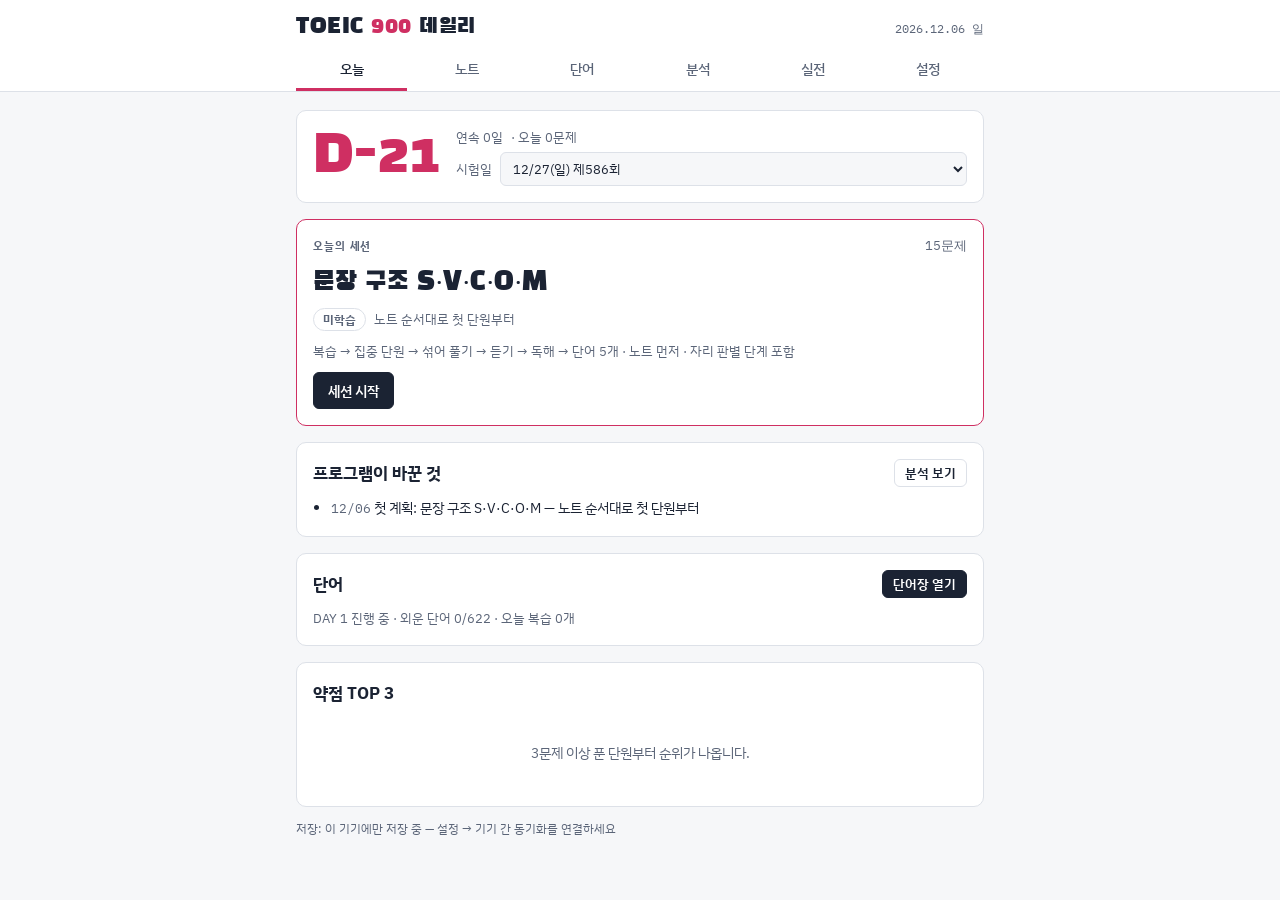
==== commit 9c4a00e7: "단어장에 영상 필수 표현 22개 추가 Co-Authored-By: Claude Opus 5.5 <noreply@anthropic.com> Claude-Session: https:/" ====
--- a/index.html
+++ b/index.html
@@ -1378,6 +1378,30 @@
 ["benefit","v","이익을 주다","benefit from ~ ~로 이익을 얻다","The new park will benefit residents.","새 공원은 주민에게 도움이 될 것이다.","help"],
 ["outreach","n","봉사 활동","community outreach 지역 봉사","The company runs a community outreach program.","회사는 지역 봉사 프로그램을 운영한다.","service"]]}
 );
+/* ===== 영상 필수 표현 (사용자가 정리한 목록 기반, 예문·출제포인트는 자체 작성) ===== */
+VOCA.push({d:31,t:"영상 필수 표현",w:[
+["application form","n","지원서","fill out an application form 지원서를 작성하다","Please fill out the application form online.","지원서를 온라인으로 작성해 주세요.","job application"],
+["career","n","경력, 직업","career fair / career change","She started her career in sales.","그녀는 영업 분야에서 경력을 시작했다.","profession"],
+["job fair","n","취업 박람회","= career fair / attend a job fair","Many companies set up booths at the job fair.","많은 회사가 취업 박람회에 부스를 차렸다.","career fair"],
+["job offer","n","일자리 제안","accept / decline a job offer","He decided to accept the job offer.","그는 일자리 제안을 받아들이기로 했다.","employment offer"],
+["full-time work","n","정규직 근무","↔ part-time work 시간제 근무","She is looking for full-time work.","그녀는 정규직 일자리를 찾고 있다.","permanent job"],
+["job opportunity","n","취업 기회","job opportunities in ~ ~ 분야의 일자리","The new factory will create job opportunities.","새 공장이 일자리를 만들 것이다.","opening"],
+["hiring committee","n","채용 위원회","committee는 단수 취급 (The committee is ~)","The hiring committee will meet on Friday.","채용 위원회는 금요일에 모인다.","selection panel"],
+["business card","n","명함","exchange business cards 명함을 교환하다","They exchanged business cards after the meeting.","그들은 회의 후 명함을 교환했다.",""],
+["laptop","n","노트북 컴퓨터","Part 1 빈출: A laptop is open on the desk.","A laptop has been left on the table.","노트북이 탁자 위에 놓여 있다.","notebook computer"],
+["name tag","n","이름표","wear a name tag 이름표를 달다","All visitors must wear a name tag.","모든 방문객은 이름표를 달아야 한다.","badge"],
+["bulletin board","n","게시판","post a notice on the bulletin board","A notice has been posted on the bulletin board.","게시판에 공지가 붙어 있다.","notice board"],
+["handwriting","n","손글씨, 필체","필기체(cursive)와는 다른 말","Your handwriting is hard to read, so please type it.","손글씨를 알아보기 어려우니 타자로 쳐 주세요.",""],
+["keypad","n","숫자 버튼판","enter a code on the keypad","Enter the code on the keypad to open the door.","숫자 버튼판에 코드를 입력하면 문이 열린다.",""],
+["filing cabinet","n","서류 보관함","Part 1 빈출: drawers of a filing cabinet","The drawers of the filing cabinet are open.","서류 보관함 서랍이 열려 있다.","file cabinet"],
+["airport","n","공항","airport shuttle 공항 셔틀","A shuttle runs between the hotel and the airport.","호텔과 공항 사이에 셔틀이 다닌다.",""],
+["airfare","n","항공 요금","fare 교통 요금 ↔ fee 수수료 구분","Airfare is included in the package price.","항공 요금은 패키지 가격에 포함된다.","plane fare"],
+["board a flight","v","비행기에 탑승하다","board는 타동사 (board on X)","Passengers can board the flight 30 minutes before departure.","승객은 출발 30분 전부터 탑승할 수 있다.","get on a plane"],
+["boarding gate","n","탑승구","proceed to the boarding gate 탑승구로 가다","Please proceed to boarding gate 12.","12번 탑승구로 가 주세요.","gate"],
+["boarding pass","n","탑승권","show your boarding pass 탑승권을 보여주다","Please have your boarding pass ready.","탑승권을 준비해 주세요.",""],
+["around the world","adv","전 세계에(서)","customers around the world 전 세계 고객","Our products are sold around the world.","우리 제품은 전 세계에서 판매된다.","worldwide"],
+["advertising campaign","n","광고 캠페인","launch an advertising campaign 광고 캠페인을 시작하다","The advertising campaign boosted sales.","광고 캠페인으로 매출이 늘었다.","promotion"],
+["customer survey","n","고객 설문조사","conduct a customer survey 고객 설문조사를 하다","We conducted a customer survey last month.","지난달 고객 설문조사를 했다.","customer poll"]]});
 /* ===================== 문제 은행 ===================== */
 const BANK=[],LCB=[],RCB=[],BYID={},BROKEN=[];let EXTRA=0;
 const UID={};UNITS.forEach((u,i)=>{UID[u.id]=u;u.ix=i});
@@ -2051,7 +2075,7 @@
   <div class="big">DAY ${cur} · ${esc((VDAYS.find(x=>x.d===cur)||{}).t||"")}</div>
   <p class="note" style="margin:0">주제별 30일 구성 · 단어마다 뜻·출제포인트·예문·유의어 · 테스트는 뜻 고르기 / 단어 고르기 / Part 5 어휘 빈칸 / Part 7 동의어${acc!=null?" · 최근 정답률 "+acc+"%":""}</p>
   <div class="row"><button class="btn" data-vday="${cur}">DAY ${cur} 공부하기</button>${due.length?`<button class="btn ghost" id="vDueTest">복습 테스트 (${Math.min(due.length,20)})</button>`:""}</div></div>
- <div class="card"><h2>30일 단어장</h2><p class="note" style="margin:0">초록 = 외운 단어 비율(연속 3번 이상 맞힘)</p><div class="vgrid">${VDAYS.map(d=>{const c=vDayChip(d.d);return `<button class="vtile${d.d===cur?" cur":""}" data-vday="${d.d}"><span class="mono">DAY ${String(d.d).padStart(2,"0")}</span><b>${esc(d.t)}</b><span class="vbar"><i style="width:${c.n?Math.round(c.m/c.n*100):0}%"></i></span><span class="note mono">${c.m}/${c.n}</span></button>`}).join("")}
+ <div class="card"><h2>30일 단어장</h2><p class="note" style="margin:0">초록 = 외운 단어 비율(연속 3번 이상 맞힘)</p><div class="vgrid">${VDAYS.map(d=>{const c=vDayChip(d.d);return `<button class="vtile${d.d===cur?" cur":""}" data-vday="${d.d}"><span class="mono">${d.d>30?"VIDEO":"DAY "+String(d.d).padStart(2,"0")}</span><b>${esc(d.t)}</b><span class="vbar"><i style="width:${c.n?Math.round(c.m/c.n*100):0}%"></i></span><span class="note mono">${c.m}/${c.n}</span></button>`}).join("")}
   <button class="vtile my" data-vday="0"><span class="mono">MY</span><b>내 단어장</b><span class="note">책에서 직접 추가</span><span class="note mono">${vDayWords(0).length}개</span></button></div></div>`;
 }
 function renderVDay(A){
